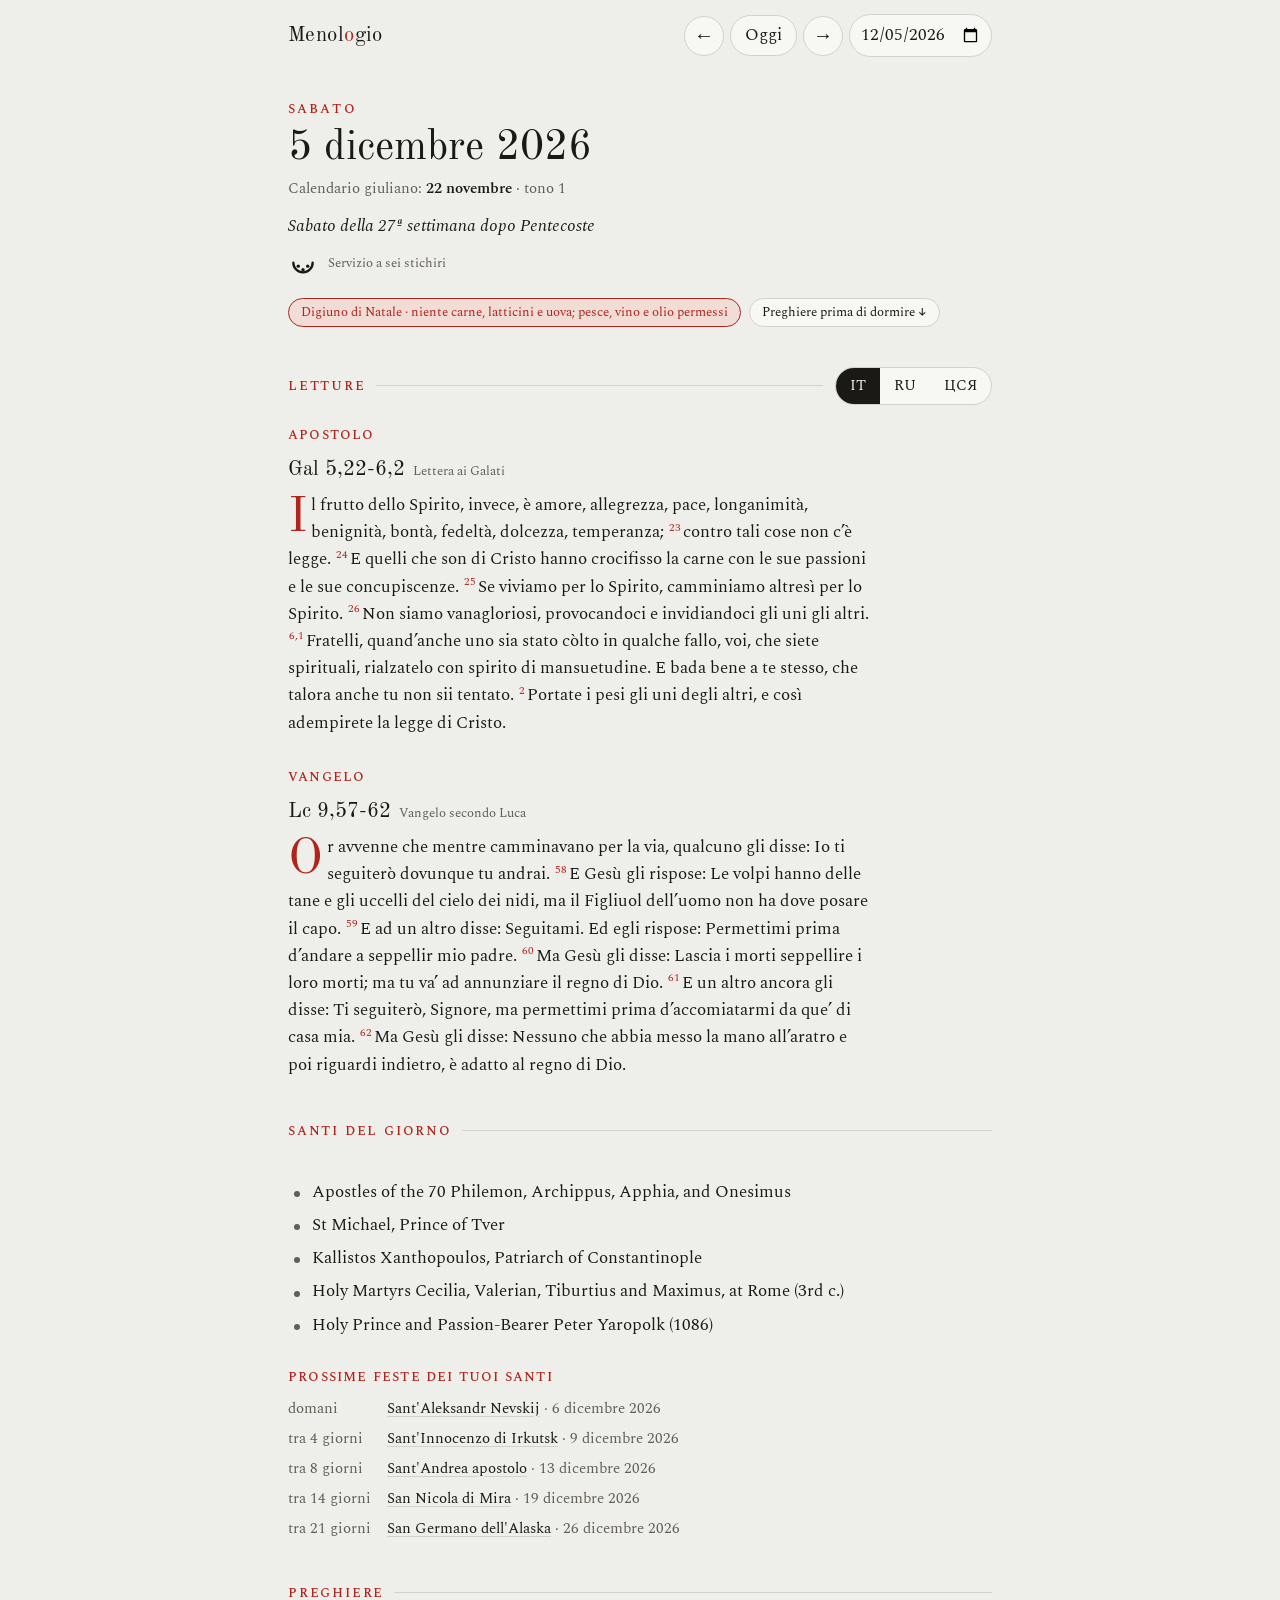
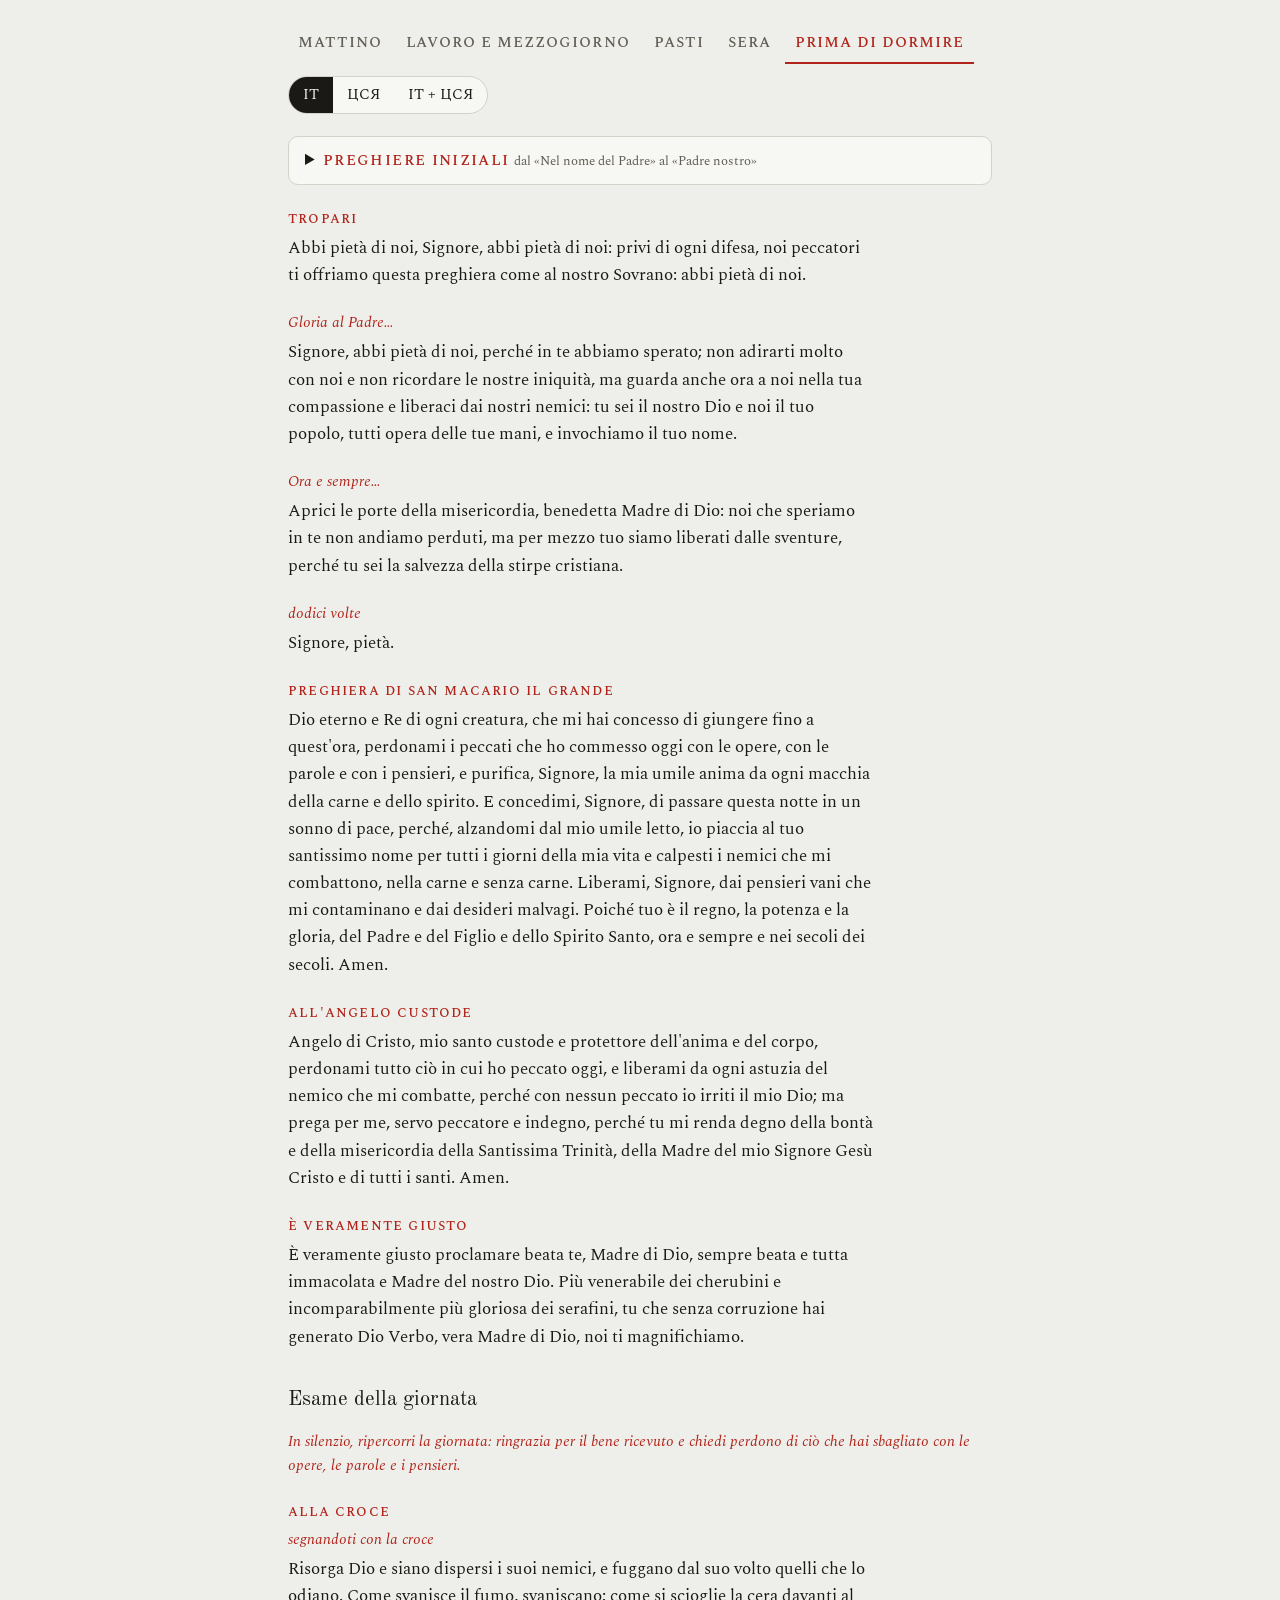
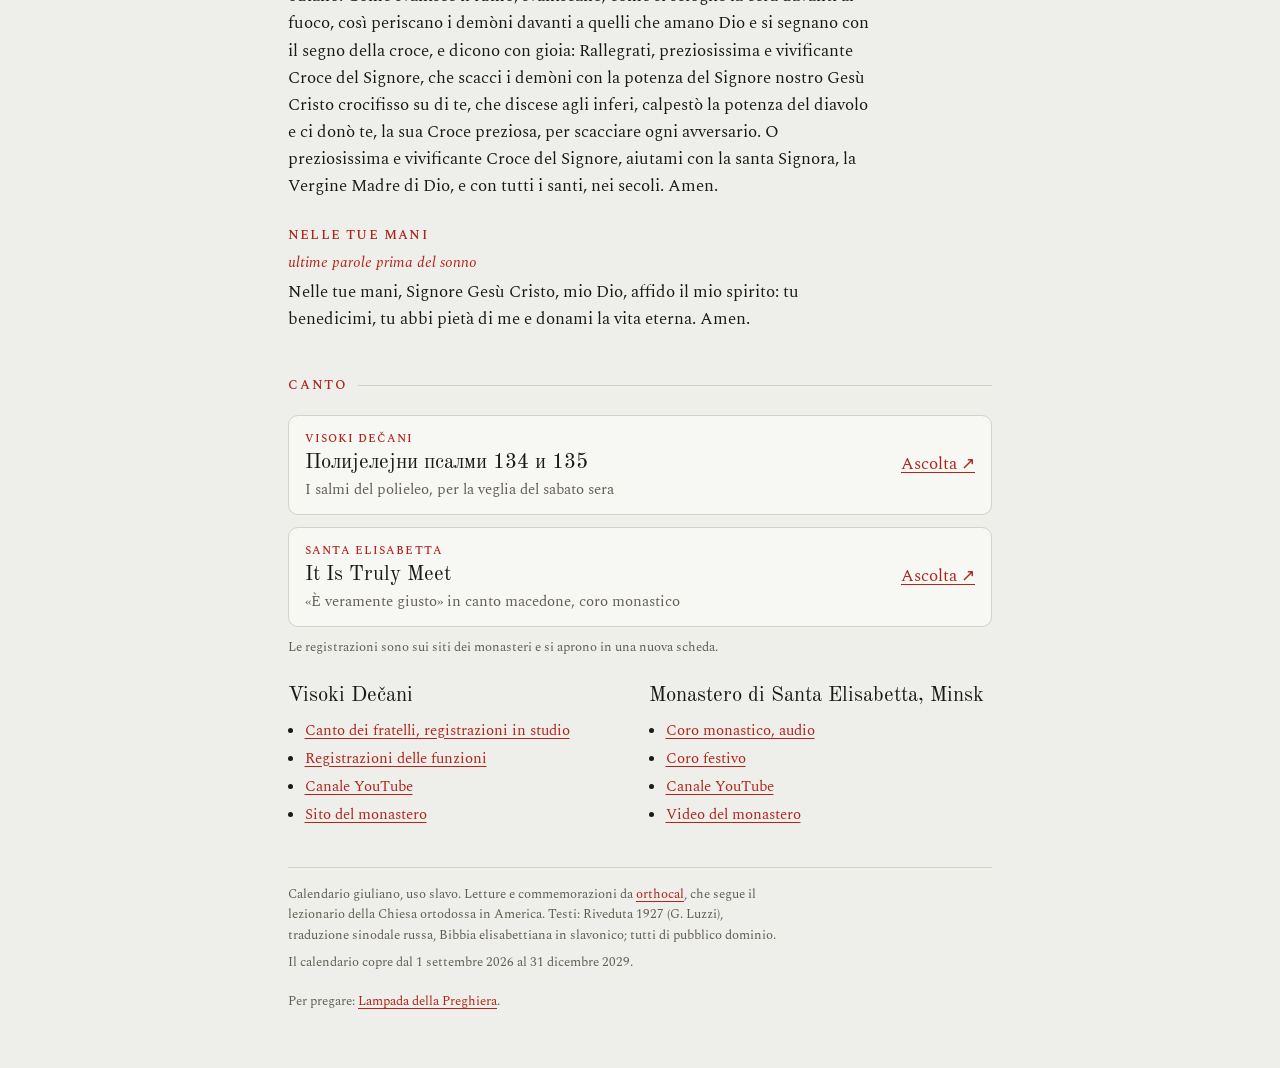
==== index.html @ 8685f403 "Menologio: app offline installabile Co-Authored-By: Claude Opus 5.5 <noreply@anthropic.com> Claude-S" ====
<!doctype html><html lang="it"><head><meta charset="utf-8"><meta name="viewport" content="width=device-width,initial-scale=1,viewport-fit=cover"><title>Menologio</title><meta name="description" content="Calendario ortodosso giuliano: letture del giorno, santi, preghiere e canto."><link rel="manifest" href="manifest.webmanifest"><meta name="theme-color" content="#eeefea" media="(prefers-color-scheme: light)"><meta name="theme-color" content="#131311" media="(prefers-color-scheme: dark)"><link rel="icon" type="image/png" href="icons/favicon-64.png"><link rel="apple-touch-icon" href="icons/apple-touch-icon.png"><meta name="mobile-web-app-capable" content="yes"><meta name="apple-mobile-web-app-capable" content="yes"><meta name="apple-mobile-web-app-title" content="Menologio"><meta name="apple-mobile-web-app-status-bar-style" content="default"><link rel="stylesheet" href="fonts.css"><style>:root{padding-top:env(safe-area-inset-top,0px);padding-bottom:env(safe-area-inset-bottom,0px)}body{margin:0}img{max-width:100%}[hidden]{display:none!important}</style><style>
/* Layout: one column like a page of the Menaion — date masthead, rubricated readings, the day's saints, chant; tools fold away at the foot */
:root{
  --paper:#eeefea; --leaf:#f7f7f3; --ink:#1a1916; --muted:#625e55; --rule:#d3d2c9;
  --rubric:#b1241b; --rubric-wash:#f2dcd6;
  --f-display:"Old Standard TT", "Times New Roman", Georgia, serif;
  --f-body:"Spectral", Georgia, "Times New Roman", serif;
  --f-sc:"Spectral SC", "Spectral", Georgia, serif;
  --s-xs:.8125rem; --s-sm:.9375rem; --s-md:1.0625rem; --s-lg:1.3rem; --s-xl:1.75rem; --s-xxl:2.6rem;
  color-scheme:light;
}
@media (prefers-color-scheme: dark){:root:not([data-theme="light"]){
  --paper:#131311; --leaf:#1b1b18; --ink:#ebe7dc; --muted:#a29c8e; --rule:#302f2a;
  --rubric:#e4644f; --rubric-wash:#3a1f1a; color-scheme:dark}}
:root[data-theme="dark"]{
  --paper:#131311; --leaf:#1b1b18; --ink:#ebe7dc; --muted:#a29c8e; --rule:#302f2a;
  --rubric:#e4644f; --rubric-wash:#3a1f1a; color-scheme:dark}

*{box-sizing:border-box}
html{-webkit-text-size-adjust:100%}
body{background:var(--paper);color:var(--ink);font-family:var(--f-body);font-size:var(--s-md);line-height:1.6;
  padding-left:max(16px,env(safe-area-inset-left,0px));padding-right:max(16px,env(safe-area-inset-right,0px));padding-block:14px 56px}
.page{max-width:44rem;margin:0 auto;display:flex;flex-direction:column;gap:40px}
a{color:var(--rubric);text-underline-offset:3px}
button,input,select,textarea{font:inherit;color:inherit}
:focus-visible{outline:2px solid var(--rubric);outline-offset:2px}
.sc{font-family:var(--f-sc);font-weight:500;letter-spacing:.06em;text-transform:lowercase}
.rub{color:var(--rubric)}
.muted{color:var(--muted)}
h2{font-family:var(--f-sc);font-weight:500;font-size:var(--s-sm);letter-spacing:.12em;text-transform:lowercase;color:var(--rubric);margin:0;display:flex;align-items:center;gap:10px}
h2::after{content:"";flex:1;height:1px;background:var(--rule)}

/* top bar */
.bar{display:flex;align-items:center;justify-content:space-between;gap:12px;flex-wrap:wrap}
.brand{font-family:var(--f-display);font-size:var(--s-lg);letter-spacing:.02em}
.brand span{color:var(--rubric)}
.nav{display:flex;align-items:center;gap:6px;flex-wrap:wrap}
.nav button,.nav input{background:var(--leaf);border:1px solid var(--rule);border-radius:999px;min-height:40px;padding:6px 14px;cursor:pointer}
.nav input{padding:6px 10px;cursor:text}
.nav button:hover{border-color:var(--muted)}
.nav .arrow{width:40px;padding:0;font-family:var(--f-body);font-size:1.25rem;line-height:1}

/* masthead */
.mast{display:flex;flex-direction:column;gap:6px}
.wd{font-family:var(--f-sc);letter-spacing:.14em;text-transform:lowercase;color:var(--rubric);font-size:var(--s-sm)}
.date{font-family:var(--f-display);font-weight:400;font-size:var(--s-xxl);line-height:1.05;margin:0;text-wrap:balance}
.jul{color:var(--muted);font-size:var(--s-sm)}
.jul b{font-weight:600;color:var(--ink)}
.week{font-style:italic;margin-top:6px}
.feast{display:flex;gap:10px;align-items:flex-start;font-family:var(--f-display);font-size:var(--s-xl);line-height:1.2;color:var(--rubric);margin-top:4px;text-wrap:balance}
.feast.plain{color:var(--ink);font-size:var(--s-lg)}
.sign{flex:none;width:30px;height:30px;margin-top:2px}
.rank{font-size:var(--s-xs);color:var(--muted);font-family:var(--f-body);display:block;margin-top:2px}
.chips{display:flex;gap:8px;flex-wrap:wrap;margin-top:10px}
.chip{border:1px solid var(--rule);border-radius:999px;padding:3px 12px;font-size:var(--s-xs);background:var(--leaf)}
.chip.fast{border-color:var(--rubric);color:var(--rubric);background:var(--rubric-wash)}

/* readings */
.lang{display:inline-flex;border:1px solid var(--rule);border-radius:999px;overflow:hidden;background:var(--leaf)}
.lang button{border:0;background:transparent;padding:6px 14px;min-height:36px;cursor:pointer;font-size:var(--s-sm)}
.lang button[aria-pressed="true"]{background:var(--ink);color:var(--paper)}
.readhead{display:flex;justify-content:space-between;align-items:center;gap:12px;flex-wrap:wrap}
.reading{display:flex;flex-direction:column;gap:6px}
.reading + .reading{margin-top:28px}
.rlabel{font-family:var(--f-sc);letter-spacing:.08em;text-transform:lowercase;color:var(--rubric);font-size:var(--s-sm)}
.rref{font-family:var(--f-display);font-size:var(--s-lg)}
.rref small{font-family:var(--f-body);font-size:var(--s-xs);color:var(--muted);margin-left:8px}
.text{max-width:65ch;margin:0;hyphens:auto}
.text sup{font-family:var(--f-body);font-size:.62em;color:var(--rubric);margin:0 .2em 0 .1em;font-variant-numeric:tabular-nums}
.text.first::first-letter{font-family:var(--f-display);color:var(--rubric);font-size:2.9em;float:left;line-height:.9;margin:.08em .08em 0 0}
.text[lang="ru"],.text[lang="cu"]{font-family:var(--f-display);font-size:1.08em;line-height:1.55}
.note{font-size:var(--s-xs);color:var(--muted);margin:0}
details.more{border-top:1px solid var(--rule);padding-top:12px;margin-top:8px}
details.more>summary{cursor:pointer;color:var(--muted);font-size:var(--s-sm)}
details.more[open]>summary{margin-bottom:16px}
details.one{padding:6px 0}
details.one>summary{cursor:pointer;list-style:none;display:flex;gap:10px;align-items:baseline;flex-wrap:wrap}
details.one>summary::-webkit-details-marker{display:none}
details.one>summary::before{content:"+";color:var(--rubric);font-family:var(--f-display);width:.8em}
details.one[open]>summary::before{content:"−"}
details.one .text{margin:8px 0 6px 1.4em}

/* saints */
.foryou{display:flex;flex-direction:column;gap:14px}
.pick{display:grid;grid-template-columns:28px 1fr;gap:4px 10px;align-items:start}
.pick .sign{width:22px;height:22px;margin-top:4px}
.pick b{font-family:var(--f-display);font-weight:400;font-size:var(--s-lg);line-height:1.25}
.pick p{grid-column:2;margin:0;max-width:62ch}
.hint{border-left:2px solid var(--rubric);padding:2px 0 2px 14px;font-style:italic;max-width:62ch;margin:0}
.ask{display:flex;gap:12px;align-items:center;flex-wrap:wrap}
.btn{border:1px solid var(--rubric);background:transparent;color:var(--rubric);border-radius:999px;padding:8px 18px;min-height:42px;cursor:pointer}
.btn:hover{background:var(--rubric-wash)}
.btn.solid{background:var(--rubric);color:var(--leaf)}
.thinking{color:var(--muted);font-style:italic}
.thinking::after{content:"";display:inline-block;width:1.2em;text-align:left;animation:dots 1.4s steps(4) infinite}
@keyframes dots{0%{content:""}25%{content:"."}50%{content:".."}75%{content:"..."}}
ul.saints{list-style:none;padding:0;margin:0;display:flex;flex-direction:column;gap:6px}
ul.saints li{padding-left:1.4em;position:relative}
ul.saints li::before{content:"";position:absolute;left:.35em;top:.72em;width:.36em;height:.36em;border-radius:50%;background:var(--muted)}
ul.saints .orig{display:block;font-size:var(--s-xs);color:var(--muted)}
.next{display:grid;grid-template-columns:auto 1fr;gap:6px 16px;font-size:var(--s-sm);align-items:baseline}
.next .when{font-variant-numeric:tabular-nums;color:var(--muted);white-space:nowrap}
.next button{all:unset;cursor:pointer;color:var(--ink);text-decoration:underline;text-decoration-color:var(--rule);text-underline-offset:3px}
.next button:focus-visible{outline:2px solid var(--rubric)}

/* chant */
.tracks{display:flex;flex-direction:column;gap:12px}
.track{display:grid;grid-template-columns:1fr auto;gap:2px 16px;align-items:center;padding:12px 16px;background:var(--leaf);border:1px solid var(--rule);border-radius:10px}
.track .house{font-family:var(--f-sc);letter-spacing:.08em;text-transform:lowercase;color:var(--rubric);font-size:var(--s-xs);grid-column:1}
.track .t{font-family:var(--f-display);font-size:var(--s-lg);line-height:1.2;grid-column:1;min-width:0}
.track .d{font-size:var(--s-sm);color:var(--muted);grid-column:1;min-width:0}
.track a{grid-column:2;grid-row:1 / span 3;white-space:nowrap}
.archives{display:grid;grid-template-columns:repeat(auto-fit,minmax(15rem,1fr));gap:18px}
.archives h3{font-family:var(--f-display);font-weight:400;font-size:var(--s-lg);margin:0 0 6px}
.archives ul{margin:0;padding-left:1.1em;display:flex;flex-direction:column;gap:4px;font-size:var(--s-sm)}

/* tools */
textarea{width:100%;min-height:9rem;border:1px solid var(--rule);border-radius:10px;background:var(--leaf);padding:12px;line-height:1.5;resize:vertical}
.row{display:flex;gap:10px;flex-wrap:wrap;align-items:center;margin-top:10px}
footer{font-size:var(--s-xs);color:var(--muted);display:flex;flex-direction:column;gap:6px;border-top:1px solid var(--rule);padding-top:16px}
footer p{margin:0;max-width:70ch}
.loading{color:var(--muted);font-style:italic}

/* prayers */
.chip.jump{cursor:pointer;color:var(--ink)}
.chip.jump:hover{border-color:var(--muted)}
.ptools{display:flex;justify-content:space-between;align-items:center;gap:12px;flex-wrap:wrap;margin-top:18px}
.tabs{display:flex;gap:4px;flex-wrap:wrap}
.tabs button{border:0;background:transparent;padding:6px 10px;min-height:38px;cursor:pointer;font-family:var(--f-sc);letter-spacing:.06em;text-transform:lowercase;color:var(--muted);border-bottom:2px solid transparent}
.tabs button[aria-selected="true"]{color:var(--rubric);border-bottom-color:var(--rubric)}
.season{font-size:var(--s-sm);font-style:italic;margin:16px 0 0;max-width:65ch}
.prayers{display:flex;flex-direction:column;gap:22px;margin-top:22px}
.pr{display:flex;flex-direction:column;gap:4px}
.pr .ptitle{font-family:var(--f-sc);letter-spacing:.08em;text-transform:lowercase;color:var(--rubric);font-size:var(--s-sm)}
.pr .rub{font-style:italic;font-size:var(--s-sm)}
.pr .pt{margin:0;max-width:65ch}
.pr .pt[lang="cu"],.pr .pt[lang="ru"]{font-family:var(--f-display);font-size:1.08em;line-height:1.55}
.pv{display:grid;grid-template-columns:1fr;gap:6px 28px}
@media (min-width:720px){.pv.two{grid-template-columns:1fr 1fr}}
.pgroup{font-family:var(--f-display);font-size:var(--s-lg);margin:10px 0 -8px}
details.begin{border:1px solid var(--rule);border-radius:10px;padding:10px 16px;background:var(--leaf)}
details.begin>summary{cursor:pointer}
details.begin[open]>summary{margin-bottom:16px}
details.begin .prayers{margin-top:0}
.amen{font-size:var(--s-xs);color:var(--muted)}
@media (max-width:480px){
  .date{font-size:2.1rem}
  .feast{font-size:1.45rem}
  .track{grid-template-columns:1fr}
  .track a{grid-column:1;grid-row:auto;margin-top:6px}
}
@media (prefers-reduced-motion:reduce){.thinking::after{animation:none;content:"…"}}
</style><style>
#lamp-dlg{position:fixed;inset:0;width:100%;height:100%;max-width:none;max-height:none;margin:0;padding:0;border:0;background:var(--paper);color:var(--ink)}
#lamp-dlg[open]{display:flex;flex-direction:column}
#lamp-dlg::backdrop{background:rgba(0,0,0,.4)}
#lamp-dlg .dlg-bar{display:flex;align-items:center;gap:12px;padding:calc(env(safe-area-inset-top,0px) + 8px) max(16px,env(safe-area-inset-right,0px)) 8px max(16px,env(safe-area-inset-left,0px));border-bottom:1px solid var(--rule)}
#lamp-dlg iframe{flex:1;border:0;width:100%;background:var(--paper)}
</style></head><body>

<div class="page">
  <div class="bar">
    <div class="brand">Menol<span>o</span>gio</div>
    <div class="nav" role="group" aria-label="Scegli il giorno">
      <button class="arrow" id="prev" aria-label="Giorno precedente">←</button>
      <button id="today">Oggi</button>
      <button class="arrow" id="next" aria-label="Giorno successivo">→</button>
      <input type="date" id="pick" aria-label="Vai a una data">
    </div>
  </div>

  <header class="mast" id="mast">
    <div class="wd" id="wd">&nbsp;</div>
    <h1 class="date" id="date">Calendario ortodosso</h1>
    <div class="jul" id="jul"><span class="loading">Apro il calendario</span></div>
    <div class="week" id="week"></div>
    <div id="feasts"></div>
    <div class="chips" id="chips"></div>
  </header>

  <section aria-labelledby="h-read">
    <div class="readhead">
      <h2 id="h-read" style="flex:1">letture</h2>
      <div class="lang" role="group" aria-label="Lingua del testo">
        <button data-lang="it" aria-pressed="true" title="Italiano, Riveduta 1927">IT</button>
        <button data-lang="ru" aria-pressed="false" title="Русский, Синодальный перевод">RU</button>
        <button data-lang="cu" aria-pressed="false" title="Церковнославянский, Елизаветинская Библия">ЦСЯ</button>
      </div>
    </div>
    <div id="readings" style="margin-top:18px"><p class="loading">Carico le letture</p></div>
  </section>

  <section aria-labelledby="h-saints">
    <h2 id="h-saints">santi del giorno</h2>
    <div class="foryou" id="foryou" style="margin-top:18px"></div>
    <div id="patron" style="margin-top:18px"></div>
    <ul class="saints" id="saints" style="margin-top:18px"></ul>
    <div style="margin-top:26px">
      <div class="rlabel" style="margin-bottom:8px">prossime feste dei tuoi santi</div>
      <div class="next" id="upcoming"></div>
    </div>
  </section>

  <section aria-labelledby="h-prayers" id="prayers-sec">
    <h2 id="h-prayers">preghiere</h2>
    <div class="ptools">
      <div class="tabs" role="tablist" aria-label="Momento del giorno">
        <button role="tab" data-slot="mattino" aria-selected="false">mattino</button>
        <button role="tab" data-slot="giorno" aria-selected="false">lavoro e mezzogiorno</button>
        <button role="tab" data-slot="pasti" aria-selected="false">pasti</button>
        <button role="tab" data-slot="sera" aria-selected="false">sera</button>
        <button role="tab" data-slot="notte" aria-selected="false">prima di dormire</button>
      </div>
      <div class="lang" role="group" aria-label="Lingua delle preghiere">
        <button data-plang="it" aria-pressed="true" title="Italiano">IT</button>
        <button data-plang="cu" aria-pressed="false" title="Церковнославянский">ЦСЯ</button>
        <button data-plang="both" aria-pressed="false" title="Italiano e slavonico affiancati">IT + ЦСЯ</button>
      </div>
    </div>
    <p class="season rub" id="season" hidden></p>
    <div id="prayers" role="tabpanel"></div>
  </section>

  <section aria-labelledby="h-chant">
    <h2 id="h-chant">canto</h2>
    <div class="tracks" id="tracks" style="margin-top:18px"></div>
    <p class="note" style="margin-top:10px">Le registrazioni sono sui siti dei monasteri e si aprono in una nuova scheda.</p>
    <div class="archives" style="margin-top:22px">
      <div>
        <h3>Visoki Dečani</h3>
        <ul>
          <li><a href="https://www.decani.org/en/library/audio-archive/chanting-of-brethren" target="_blank" rel="noopener">Canto dei fratelli, registrazioni in studio</a></li>
          <li><a href="https://www.decani.org/en/library/audio-archive/recording-of-church-services" target="_blank" rel="noopener">Registrazioni delle funzioni</a></li>
          <li><a href="https://www.youtube.com/channel/UCihifZr5enkEMgQPVGhILvw" target="_blank" rel="noopener">Canale YouTube</a></li>
          <li><a href="https://www.decani.org/en/" target="_blank" rel="noopener">Sito del monastero</a></li>
        </ul>
      </div>
      <div>
        <h3>Monastero di Santa Elisabetta, Minsk</h3>
        <ul>
          <li><a href="https://obitel-minsk.org/choirs/the-monastic-choir/audio" target="_blank" rel="noopener">Coro monastico, audio</a></li>
          <li><a href="https://obitel-minsk.org/the-festive-choir" target="_blank" rel="noopener">Coro festivo</a></li>
          <li><a href="https://www.youtube.com/channel/UC5PuZogASDicF0C0cmavfpw" target="_blank" rel="noopener">Canale YouTube</a></li>
          <li><a href="https://obitel-minsk.org/video" target="_blank" rel="noopener">Video del monastero</a></li>
        </ul>
      </div>
    </div>
  </section>

  <footer>
    <p>Calendario giuliano, uso slavo. Letture e commemorazioni da <a href="https://github.com/brianglass/orthocal-python" target="_blank" rel="noopener">orthocal</a>, che segue il lezionario della Chiesa ortodossa in America. Testi: Riveduta 1927 (G. Luzzi), traduzione sinodale russa, Bibbia elisabettiana in slavonico; tutti di pubblico dominio.</p>
    <p id="range-note"></p>
    <p id="app-note"></p>
    <p id="ios-hint" hidden>Su iPhone e iPad: apri questa pagina in Safari, tocca Condividi e poi «Aggiungi alla schermata Home».</p>
    <p><button class="btn" id="install-btn" hidden>Installa l'app</button></p>
    <p>Per pregare: <a href="#lampada" target="_blank" rel="noopener">Lampada della Preghiera</a>.</p>
  </footer>
</div>

<dialog id="lamp-dlg" aria-label="Lampada della Preghiera"><div class="dlg-bar"><button class="btn" id="lamp-close">‹ Menologio</button><span class="sc muted">lampada della preghiera</span></div><iframe id="lamp-frame" title="Lampada della Preghiera"></iframe></dialog>
<script>
(function(){
"use strict";
const $ = id => document.getElementById(id);
const MONTHS = ["gennaio","febbraio","marzo","aprile","maggio","giugno","luglio","agosto","settembre","ottobre","novembre","dicembre"];
const WD = ["domenica","lunedì","martedì","mercoledì","giovedì","venerdì","sabato"];
const RANK = {1:"Liturgia dei Presantificati",2:"Servizio a sei stichiri",3:"Servizio con grande dossologia",4:"Polieleo",5:"Veglia",6:"Grande festa",7:"Grande festa della Madre di Dio",8:"Grande festa del Signore"};

/* Patrons chosen for Sage: Julian dates (d), Paschal distance (pd) or civil date (g). */
const PATRONS = [
 {n:"San Nicola di Mira", d:["12-06","05-09"], w:"Le sue reliquie sono a Bari, a quaranta chilometri da Trani; il 9 maggio giuliano si ricorda la loro traslazione. Patrono dei viaggiatori."},
 {n:"San Nicola il Pellegrino", g:["06-02"], w:"Patrono di Trani. Giovane greco di Steiri, ripeteva senza sosta «Kyrie eleison». Non è nel calendario ortodosso ufficiale, ma nel 2024 il metropolita ortodosso d'Italia ha celebrato la Liturgia sulle sue reliquie."},
 {n:"San Trifone di Pečenga", d:["12-15"], w:"Apostolo dei Sami della penisola di Kola, dove comincia la tua spedizione; fondò il monastero di Pečenga."},
 {n:"San Zosima delle Solovki", d:["04-17"], w:"Cofondatore del monastero delle isole Solovki, nel Mar Bianco: una tappa del tuo primo tratto."},
 {n:"San Savvatij delle Solovki", d:["09-27"], w:"Il primo eremita a stabilirsi sulle Solovki, nel Mar Bianco."},
 {n:"Santi Sergio e Germano di Valaam", d:["06-28"], w:"Fondatori di Valaam sul lago Ladoga. Il canto di Valaam è quello che il coro di Santa Elisabetta usa nei giorni feriali."},
 {n:"Santo Stefano di Perm", d:["04-26"], w:"Missionario tra i Komi: imparò la loro lingua e creò per loro un alfabeto."},
 {n:"Santi Cirillo e Metodio", d:["05-11"], w:"Hanno dato agli Slavi la scrittura; l'alfabeto con cui stai imparando il russo porta il nome di Cirillo."},
 {n:"Sant'Innocenzo di Mosca", d:["03-31","10-06"], w:"Missionario e linguista: visse tra gli Aleuti, ne studiò lingua e costumi e attraversò la Siberia. Un etnografo santo."},
 {n:"San Nicola del Giappone", d:["02-03"], w:"Attraversò la Siberia per arrivare in Giappone, dove tradusse la Scrittura e la liturgia."},
 {n:"San Germano dell'Alaska", d:["12-13"], w:"Monaco di Valaam che visse da eremita su un'isola dell'Alaska."},
 {n:"Sant'Innocenzo di Irkutsk", d:["11-26"], w:"Primo vescovo di Irkutsk, nella Siberia orientale che dovrai attraversare."},
 {n:"San Sergio di Radonež", d:["09-25","07-05"], w:"Eremita nei boschi, divideva il pane con un orso. Il lavoro delle mani come preghiera."},
 {n:"San Serafino di Sarov", d:["01-02","07-19"], w:"Visse anni da solo nella foresta. Insegnava: acquista lo spirito di pace."},
 {n:"San Paisij Veličkovskij", d:["11-15"], w:"Tradusse in slavonico la Filocalia e diffuse la preghiera di Gesù."},
 {n:"San Gregorio Palamas", d:["11-14"], pd:[-35], w:"Difese l'esicasmo, la via della preghiera di Gesù."},
 {n:"Santa Maria Egiziaca", d:["04-01"], pd:[-14], w:"Da una vita dominata dalle passioni a quarantasette anni nel deserto: la purezza si conquista."},
 {n:"San Mosè l'Etiope", d:["08-28"], w:"Brigante forte e violento divenuto monaco a Scete: sa che cosa significa combattere le passioni."},
 {n:"Sant'Antonio il Grande", d:["01-17"], w:"Padre dei monaci: nel deserto imparò a riconoscere e respingere i pensieri."},
 {n:"San Giovanni Climaco", d:["03-30"], pd:[-21], w:"Autore della Scala del Paradiso; il gradino sulla purezza è scritto per chi lotta."},
 {n:"San Tichon di Zadonsk", d:["08-13"], w:"Dostoevskij si ispirò a lui per lo starec Zosima dei Karamazov."},
 {n:"Gli starcy di Optina", d:["10-11"], w:"Dostoevskij visitò Optina nel 1878 e incontrò lo starec Ambrogio, uno dei modelli di Zosima."},
 {n:"Beato Agostino di Ippona", d:["06-15"], w:"Stai leggendo le sue Confessioni; la Chiesa russa lo ricorda il 15 giugno giuliano."},
 {n:"Sant'Ignazio Brjančaninov", d:["04-30"], w:"Ufficiale del genio diventato monaco; scrisse sulla preghiera di Gesù con la precisione di un ingegnere."},
 {n:"San Teofane il Recluso", d:["01-10"], w:"Maestro della preghiera del cuore; tradusse la Filocalia in russo."},
 {n:"San Nilo di Sora", d:["05-07"], w:"Esicasta delle foreste del Nord russo: silenzio, lavoro manuale, preghiera."},
 {n:"San Giovanni di Kronštadt", d:["12-20","10-19"], w:"Prete dell'isola-fortezza nel Golfo di Finlandia, una vita data agli altri."},
 {n:"San Sava di Serbia", d:["01-14"], w:"Padre della Chiesa serba; a Dečani il suo giorno si celebra con la veglia."},
 {n:"Santo Stefano di Dečani", d:["11-11"], w:"Il re serbo che fondò il monastero di Visoki Dečani: oggi è la festa del monastero."},
 {n:"Santa Elisabetta, granduchessa e martire", d:["07-05"], w:"A lei è dedicato il monastero di Minsk di cui ascolti il coro."},
 {n:"Sant'Aleksandr Nevskij", d:["11-23","08-30"], w:"Principe guerriero del Nord: difese Novgorod e morì monaco."},
 {n:"Sant'Andrea apostolo", d:["11-30"], w:"Il Primo Chiamato, patrono della Russia; secondo la tradizione predicò tra gli Sciti."},
 {n:"Santo profeta Elia", d:["07-20"], w:"L'uomo del deserto e del fuoco, nutrito dai corvi; Dio gli parlò in una brezza leggera."},
 {n:"San Basilio di Ostrog", d:["04-29"], w:"Taumaturgo del monastero di Ostrog, nel Montenegro, tra i santi più amati dai Serbi."},
 {n:"San Giovanni Cassiano", d:["02-28","02-29"], w:"Portò in Occidente l'insegnamento dei padri del deserto sugli otto pensieri."}
];

const DEC = {chant:"https://www.decani.org/en/library/audio-archive/chanting-of-brethren", svc:"https://www.decani.org/en/library/audio-archive/recording-of-church-services"};
const ELI = {mon:"https://obitel-minsk.org/choirs/the-monastic-choir/audio", fest:"https://obitel-minsk.org/the-festive-choir"};
const T = {
 dushe:{h:"Visoki Dečani",t:"Душе моја",d:"Benedici, anima mia, il Signore: il salmo dei vespri",u:DEC.chant},
 ispr:{h:"Visoki Dečani",t:"Да исправитсја молитва моја",d:"Salga la mia preghiera come incenso: il canto della Quaresima",u:DEC.chant},
 poly:{h:"Visoki Dečani",t:"Полијелејни псалми 134 и 135",d:"I salmi del polieleo, per la veglia del sabato sera",u:DEC.chant},
 stasis:{h:"Visoki Dečani",t:"Статије Велике Суботе",d:"Le tre stasi del mattutino del Sabato Santo",u:DEC.chant},
 xmas:{h:"Visoki Dečani",t:"Тропар и кондак Божића",d:"Tropario e kontakion di Natale",u:DEC.chant},
 pascha:{h:"Visoki Dečani",t:"Ангел вопијаше · Приђите узмите светлост",d:"Canti della notte di Pasqua, registrati nel 2013",u:DEC.svc},
 cherub:{h:"Visoki Dečani",t:"Херувимска песма",d:"L'inno cherubico della Liturgia",u:DEC.svc},
 sava:{h:"Visoki Dečani",t:"Бденије за Светог Саву",d:"La veglia di san Sava, 2020",u:DEC.svc},
 king:{h:"Visoki Dečani",t:"Све војске ангелске",d:"Dal canone al santo re Stefan, fondatore del monastero",u:DEC.svc},
 dox:{h:"Santa Elisabetta",t:"Great Doxology",d:"Grande dossologia in canto bizantino, coro monastico",u:ELI.mon},
 tris:{h:"Santa Elisabetta",t:"Trisagion",d:"Il Trisagio, coro monastico",u:ELI.mon},
 child:{h:"Santa Elisabetta",t:"When Jesus Christ Was Yet a Child",d:"Canto di Natale, coro monastico",u:ELI.mon},
 irmos6:{h:"Santa Elisabetta",t:"Irmoses of Tone 6",d:"Irmi del sesto tono, il tono di questa settimana",u:ELI.mon},
 nunc:{h:"Santa Elisabetta",t:"Lord, Now Lettest Thou…",d:"Il cantico di Simeone, coro monastico",u:ELI.mon},
 blessed:{h:"Santa Elisabetta",t:"The Blessed",d:"Le Beatitudini della Liturgia domenicale, coro monastico",u:ELI.mon},
 meet:{h:"Santa Elisabetta",t:"It Is Truly Meet",d:"«È veramente giusto» in canto macedone, coro monastico",u:ELI.mon},
 fest:{h:"Santa Elisabetta",t:"Il coro festivo",d:"Canto znamennyj e bizantino armonizzato da madre Iuliania",u:ELI.fest}
};

const DEFAULT_PROFILE = "";

const store = {
  get(k){ try{ return localStorage.getItem(k); }catch(e){ return null; } },
  set(k,v){ try{ localStorage.setItem(k,v); }catch(e){} }
};

let CAL = null, cur = null;
const TEXTS = {}, LOADING = {};
let lang = store.get("men:lang") || "it";
let sample = null, sampleState = "unavailable";

function esc(s){ return String(s).replace(/[&<>"']/g, c => ({"&":"&amp;","<":"&lt;",">":"&gt;","\"":"&quot;","'":"&#39;"})[c]); }
function pad(n){ return String(n).padStart(2,"0"); }
function keyOf(dt){ return dt.getUTCFullYear()+"-"+pad(dt.getUTCMonth()+1)+"-"+pad(dt.getUTCDate()); }
function parseKey(k){ const [y,m,d] = k.split("-").map(Number); return new Date(Date.UTC(y,m-1,d)); }
function addDays(k,n){ const dt = parseKey(k); dt.setUTCDate(dt.getUTCDate()+n); return keyOf(dt); }
function localToday(){ const n = new Date(); return n.getFullYear()+"-"+pad(n.getMonth()+1)+"-"+pad(n.getDate()); }
function hash(s){ let h = 5381; for (let i=0;i<s.length;i++) h = ((h<<5)+h+s.charCodeAt(i))|0; return (h>>>0).toString(36); }

function sign(fl){
  if (fl < 2) return "";
  const red = fl >= 3, c = red ? "var(--rubric)" : "currentColor";
  let g = "";
  if (fl <= 3) {
    g = `<path d="M5 10a9 9 0 0 0 18 0" fill="none" stroke="${c}" stroke-width="2.2" stroke-linecap="round"/>
         <circle cx="9.6" cy="13.2" r="1.6" fill="${c}"/><circle cx="14" cy="16.6" r="1.6" fill="${c}"/><circle cx="18.4" cy="13.2" r="1.6" fill="${c}"/>`;
  } else {
    g = `<path d="M14 6.5v15M8.5 11.5h11" stroke="${c}" stroke-width="2.6" stroke-linecap="round"/>`;
    if (fl === 5) g += `<path d="M3.5 14a10.5 10.5 0 0 0 21 0" fill="none" stroke="${c}" stroke-width="2"/>`;
    if (fl >= 6) g += `<circle cx="14" cy="14" r="11" fill="none" stroke="${c}" stroke-width="2"/>`;
  }
  return `<svg class="sign" viewBox="0 0 28 28" aria-hidden="true">${g}</svg>`;
}
const CROSS = `<svg class="sign" viewBox="0 0 28 28" aria-hidden="true"><path d="M14 3.5v21M11 7.5h6M7.5 11.5h13M10 17l8 2.6" stroke="var(--rubric)" stroke-width="2.2" stroke-linecap="round" fill="none"/></svg>`;

function patronsOn(k, day){
  const g = k.slice(5);
  return PATRONS.filter(p => (p.d && p.d.includes(day.j)) || (p.pd && p.pd.includes(day.pd)) || (p.g && p.g.includes(g)));
}

function chantFor(day){
  const j = day.j, pd = day.pd, out = [];
  const xmas = (j >= "12-20" && j <= "12-31") || (j >= "01-01" && j <= "01-05");
  if (j === "11-11") out.push(T.king);
  else if (j === "01-14") out.push(T.sava);
  else if (pd === -1) out.push(T.stasis);
  else if (pd >= 0 && pd <= 39) out.push(T.pascha);
  else if (pd >= -48 && pd <= -2) out.push(T.ispr);
  else if (xmas) out.push(T.xmas);
  else if (day.wd === 6) out.push(T.poly);
  else if (day.wd === 0) out.push(T.cherub);
  else out.push(T.dushe);
  if (j === "07-05") out.push(T.fest);
  else if (xmas) out.push(T.child);
  else if (j === "02-02") out.push(T.nunc);
  else if (pd >= -48 && pd <= -2) out.push(T.tris);
  else if (day.wd === 0) out.push(T.blessed);
  else if (day.tn === 6) out.push(T.irmos6);
  else out.push((parseInt(j.slice(3),10) % 2) ? T.dox : T.meet);
  return out;
}

/* ---------- prayers: Slavic prayer book, Church Slavonic in civil script, Italian rendered from the Slavonic ---------- */
const PR = {
 nome:{it:"Nel nome del Padre e del Figlio e dello Spirito Santo. Amen.", cu:"Во имя Отца и Сына и Святаго Духа. Аминь."},
 publicano:{r:"con un inchino", it:"O Dio, abbi pietà di me peccatore.", cu:"Боже, милостив буди мне грешному."},
 padri:{it:"Per le preghiere dei nostri santi padri, Signore Gesù Cristo, Dio nostro, abbi pietà di noi. Amen.", cu:"Молитвами святых отец наших, Господи Иисусе Христе, Боже наш, помилуй нас. Аминь."},
 gloriaTe:{it:"Gloria a te, nostro Dio, gloria a te.", cu:"Слава Тебе, Боже наш, слава Тебе."},
 reCeleste:{t:"Re celeste", it:"Re celeste, Consolatore, Spirito di verità, che sei presente ovunque e tutto ricolmi, tesoro dei beni e datore di vita, vieni e dimora in noi, purificaci da ogni macchia e salva, o Buono, le anime nostre.", cu:"Царю Небесный, Утешителю, Душе истины, Иже везде сый и вся исполняяй, Сокровище благих и жизни Подателю, прииди и вселися в ны, и очисти ны от всякия скверны, и спаси, Блаже, души наша."},
 risorto:{t:"Cristo è risorto", r:"tre volte", it:"Cristo è risorto dai morti, con la morte ha calpestato la morte e a quelli nei sepolcri ha donato la vita.", cu:"Христос воскресе из мертвых, смертию смерть поправ, и сущим во гробех живот даровав."},
 trisagio:{t:"Trisagio", r:"tre volte, con il segno della croce e un inchino", it:"Santo Dio, Santo Forte, Santo Immortale, abbi pietà di noi.", cu:"Святый Боже, Святый Крепкий, Святый Безсмертный, помилуй нас."},
 gloria:{it:"Gloria al Padre e al Figlio e allo Spirito Santo, ora e sempre e nei secoli dei secoli. Amen.", cu:"Слава Отцу и Сыну и Святому Духу, и ныне и присно и во веки веков. Аминь."},
 trinita:{t:"Alla Santissima Trinità", it:"Santissima Trinità, abbi pietà di noi; Signore, purifica i nostri peccati; Sovrano, perdona le nostre iniquità; Santo, visita e guarisci le nostre infermità, per amore del tuo nome.", cu:"Пресвятая Троице, помилуй нас; Господи, очисти грехи наша; Владыко, прости беззакония наша; Святый, посети и исцели немощи наша, имене Твоего ради."},
 kyrie3:{r:"tre volte", it:"Signore, pietà.", cu:"Господи, помилуй."},
 kyrie12:{r:"dodici volte", it:"Signore, pietà.", cu:"Господи, помилуй."},
 padreNostro:{t:"Padre nostro", it:"Padre nostro, che sei nei cieli, sia santificato il tuo nome, venga il tuo regno, sia fatta la tua volontà, come in cielo così in terra. Dacci oggi il nostro pane quotidiano, e rimetti a noi i nostri debiti come noi li rimettiamo ai nostri debitori, e non ci indurre in tentazione, ma liberaci dal maligno.", cu:"Отче наш, Иже еси на небесех! Да святится имя Твое, да приидет Царствие Твое, да будет воля Твоя, яко на небеси и на земли. Хлеб наш насущный даждь нам днесь; и остави нам долги наша, якоже и мы оставляем должником нашим; и не введи нас во искушение, но избави нас от лукаваго."},

 trop1:{t:"Tropari della Trinità", it:"Alzàti dal sonno, ci prostriamo davanti a te, o Buono, e a te, o Potente, gridiamo il canto degli angeli: Santo, santo, santo sei tu, o Dio; per l'intercessione della Madre di Dio abbi pietà di noi.", cu:"Востав от сна, припадаем Ти, Блаже, и ангельскую песнь вопием Ти, Сильне: Свят, Свят, Свят еси, Боже, Богородицею помилуй нас."},
 trop2:{r:"Gloria al Padre…", it:"Dal letto e dal sonno mi hai fatto alzare, Signore: illumina la mia mente e il mio cuore e apri le mie labbra perché io canti te, Santa Trinità: Santo, santo, santo sei tu, o Dio; per l'intercessione della Madre di Dio abbi pietà di noi.", cu:"От одра и сна воздвигл мя еси, Господи, ум мой просвети и сердце, и устне мои отверзи, во еже пети Тя, Святая Троице: Свят, Свят, Свят еси, Боже, Богородицею помилуй нас."},
 trop3:{r:"Ora e sempre…", it:"All'improvviso verrà il Giudice e le azioni di ciascuno saranno messe a nudo; ma con timore gridiamo nel mezzo della notte: Santo, santo, santo sei tu, o Dio; per l'intercessione della Madre di Dio abbi pietà di noi.", cu:"Внезапно Судия приидет, и коегождо деяния обнажатся, но страхом зовем в полунощи: Свят, Свят, Свят еси, Боже, Богородицею помилуй нас."},
 macMattino:{t:"Preghiera di san Macario il Grande", it:"Alzatomi dal sonno, ti ringrazio, Santa Trinità, perché per la tua grande bontà e pazienza non ti sei adirata con me, pigro e peccatore, e non mi hai fatto perire con le mie iniquità, ma con il tuo consueto amore per gli uomini mi hai rialzato mentre giacevo senza speranza, perché io vegli all'alba e glorifichi la tua potenza. Ora illumina gli occhi della mia mente, apri la mia bocca perché impari le tue parole, comprenda i tuoi comandamenti, compia la tua volontà, ti canti confessandoti con il cuore e lodi il tuo santissimo nome, del Padre e del Figlio e dello Spirito Santo, ora e sempre e nei secoli dei secoli. Amen.", cu:"От сна востав, благодарю Тя, Святая Троице, яко многия ради Твоея благости и долготерпения не прогневался еси на мя, лениваго и грешнаго, ниже погубил мя еси со беззаконьми моими; но человеколюбствовал еси обычно и в нечаянии лежащаго воздвигл мя еси, во еже утреневати и славословити державу Твою. И ныне просвети мои очи мысленныя, отверзи моя уста поучатися словесем Твоим, и разумети заповеди Твоя, и творити волю Твою, и пети Тя во исповедании сердечнем, и воспевати всесвятое имя Твое, Отца и Сына и Святаго Духа, ныне и присно и во веки веков. Аминь."},
 venite:{r:"con tre inchini", it:"Venite, adoriamo il nostro Re e Dio. Venite, adoriamo e prostriamoci davanti a Cristo, nostro Re e Dio. Venite, adoriamo e prostriamoci davanti a Cristo stesso, Re e Dio nostro.", cu:"Приидите, поклонимся Цареви нашему Богу. Приидите, поклонимся и припадем Христу, Цареви нашему Богу. Приидите, поклонимся и припадем Самому Христу, Цареви и Богу нашему."},
 credo:{t:"Simbolo della fede", it:"Credo in un solo Dio, Padre onnipotente, creatore del cielo e della terra, di tutte le cose visibili e invisibili. E in un solo Signore, Gesù Cristo, Figlio di Dio, unigenito, nato dal Padre prima di tutti i secoli: luce da luce, Dio vero da Dio vero, generato, non creato, consustanziale al Padre, per mezzo del quale tutte le cose sono state fatte. Per noi uomini e per la nostra salvezza discese dai cieli, si incarnò dallo Spirito Santo e da Maria Vergine e si fece uomo. Fu crocifisso per noi sotto Ponzio Pilato, patì e fu sepolto. Il terzo giorno risuscitò secondo le Scritture, salì ai cieli e siede alla destra del Padre. E di nuovo verrà nella gloria a giudicare i vivi e i morti, e il suo regno non avrà fine. E nello Spirito Santo, Signore che dà la vita, che procede dal Padre, che con il Padre e il Figlio è adorato e glorificato e ha parlato per mezzo dei profeti. In una sola Chiesa santa, cattolica e apostolica. Professo un solo battesimo per la remissione dei peccati. Aspetto la risurrezione dei morti e la vita del secolo che verrà. Amen.", cu:"Верую во единаго Бога Отца, Вседержителя, Творца небу и земли, видимым же всем и невидимым. И во единаго Господа Иисуса Христа, Сына Божия, Единороднаго, Иже от Отца рожденнаго прежде всех век; Света от Света, Бога истинна от Бога истинна, рожденна, несотворенна, единосущна Отцу, Имже вся быша. Нас ради человек и нашего ради спасения сшедшаго с небес и воплотившагося от Духа Свята и Марии Девы, и вочеловечшася. Распятаго же за ны при Понтийстем Пилате, и страдавша, и погребенна. И воскресшаго в третий день по Писанием. И возшедшаго на небеса, и седяща одесную Отца. И паки грядущаго со славою судити живым и мертвым, Егоже Царствию не будет конца. И в Духа Святаго, Господа, Животворящаго, Иже от Отца исходящаго, Иже со Отцем и Сыном спокланяема и сславима, глаголавшаго пророки. Во едину Святую, Соборную и Апостольскую Церковь. Исповедую едино крещение во оставление грехов. Чаю воскресения мертвых, и жизни будущаго века. Аминь."},
 optina:{t:"Preghiera degli starcy di Optina", r:"per l'inizio della giornata", it:"Signore, dammi di accogliere con la pace dell'anima tutto ciò che mi porterà il giorno che comincia. Dammi di abbandonarmi interamente alla tua santa volontà. In ogni ora di questo giorno istruiscimi e sostienimi in tutto. Qualunque notizia io riceva durante il giorno, insegnami ad accoglierla con animo tranquillo e con la ferma convinzione che in tutto c'è la tua santa volontà. In tutte le mie parole e azioni guida i miei pensieri e i miei sentimenti. In ogni circostanza imprevista non lasciarmi dimenticare che tutto è mandato da te. Insegnami ad agire con rettitudine e saggezza con ognuno della mia famiglia, senza turbare e senza rattristare nessuno. Signore, dammi la forza di sopportare la fatica del giorno che viene e tutti gli avvenimenti che porterà. Guida la mia volontà e insegnami a pregare, a credere, a sperare, a sopportare, a perdonare e ad amare. Amen.", ru:"Господи, дай мне с душевным спокойствием встретить все, что принесет мне наступающий день. Дай мне всецело предаться воле Твоей святой. На всякий час сего дня во всем наставь и поддержи меня. Какие бы я ни получал известия в течение дня, научи меня принять их со спокойной душою и твердым убеждением, что на все святая воля Твоя. Во всех словах и делах моих руководи моими мыслями и чувствами. Во всех непредвиденных случаях не дай мне забыть, что все ниспослано Тобой. Научи меня прямо и разумно действовать с каждым членом семьи моей, никого не смущая и не огорчая. Господи, дай мне силу перенести утомление наступающего дня и все события в течение дня. Руководи моею волею и научи меня молиться, верить, надеяться, терпеть, прощать и любить. Аминь."},
 theotokos:{t:"Alla Madre di Dio", it:"Madre di Dio Vergine, rallegrati, Maria piena di grazia, il Signore è con te. Benedetta tu fra le donne e benedetto il frutto del tuo grembo, perché hai partorito il Salvatore delle anime nostre.", cu:"Богородице Дево, радуйся, Благодатная Марие, Господь с Тобою; благословена Ты в женах, и благословен плод чрева Твоего, яко Спаса родила еси душ наших."},
 degno:{t:"È veramente giusto", it:"È veramente giusto proclamare beata te, Madre di Dio, sempre beata e tutta immacolata e Madre del nostro Dio. Più venerabile dei cherubini e incomparabilmente più gloriosa dei serafini, tu che senza corruzione hai generato Dio Verbo, vera Madre di Dio, noi ti magnifichiamo.", cu:"Достойно есть яко воистину блажити Тя, Богородицу, Присноблаженную и Пренепорочную и Матерь Бога нашего. Честнейшую Херувим и славнейшую без сравнения Серафим, без истления Бога Слова рождшую, сущую Богородицу Тя величаем."},
 angeloPasqua:{t:"L'angelo gridava", r:"da Pasqua all'Ascensione, al posto di «È veramente giusto»", it:"L'angelo gridava alla Piena di grazia: Vergine pura, rallegrati! E di nuovo ti dico: rallegrati! Il tuo Figlio è risorto dal sepolcro il terzo giorno e ha risuscitato i morti; popoli, esultate! Risplendi, risplendi, nuova Gerusalemme, perché la gloria del Signore si è levata su di te. Danza ora ed esulta, Sion, e tu, Pura, Madre di Dio, rallegrati della risurrezione del tuo Figlio.", cu:"Ангел вопияше Благодатней: Чистая Дево, радуйся! И паки реку: радуйся! Твой Сын воскресе тридневен от гроба, и мертвыя воздвигнувый; людие, веселитеся! Светися, светися, новый Иерусалиме, слава бо Господня на тебе возсия. Ликуй ныне и веселися, Сионе. Ты же, Чистая, красуйся, Богородице, о востании Рождества Твоего."},
 efrem:{t:"Preghiera di sant'Efrem il Siro", r:"nei giorni feriali della Quaresima: una prostrazione dopo ciascuna delle tre parti, poi dodici inchini dicendo «O Dio, purificami peccatore», infine tutta la preghiera e una prostrazione", it:"Signore e Sovrano della mia vita, non darmi uno spirito di pigrizia, di scoraggiamento, di brama di potere e di vane parole. Concedi invece a me, tuo servo, uno spirito di castità, di umiltà, di pazienza e di amore. Sì, Signore e Re, concedimi di vedere i miei peccati e di non giudicare mio fratello, perché tu sei benedetto nei secoli dei secoli. Amen.", cu:"Господи и Владыко живота моего, дух праздности, уныния, любоначалия и празднословия не даждь ми. Дух же целомудрия, смиренномудрия, терпения и любве даруй ми, рабу Твоему. Ей, Господи Царю, даруй ми зрети моя прегрешения и не осуждати брата моего, яко благословен еси во веки веков. Аминь."},
 gesu:{t:"Preghiera di Gesù", it:"Signore Gesù Cristo, Figlio di Dio, abbi pietà di me peccatore.", cu:"Господи Иисусе Христе, Сыне Божий, помилуй мя грешнаго."},

 primaLavoro:{t:"Prima di ogni lavoro", it:"Signore Gesù Cristo, Figlio unigenito del Padre tuo senza principio, tu hai detto con la tua purissima bocca: «Senza di me non potete fare nulla». Signore mio, Signore, accolte con fede nell'anima e nel cuore le tue parole, mi prostro davanti alla tua bontà: aiuta me, peccatore, a portare a compimento in te quest'opera che comincio, nel nome del Padre e del Figlio e dello Spirito Santo, per le preghiere della Madre di Dio e di tutti i tuoi santi. Amen.", cu:"Господи Иисусе Христе, Сыне Единородный Безначальнаго Твоего Отца, Ты бо рекл еси пречистыми усты Твоими, яко без Мене не можете творити ничесоже. Господи мой, Господи, верою объем в души моей и сердце Тобою реченная, припадаю Твоей благости: помози ми, грешному, сие дело, мною начинаемое, о Тебе Самом совершити, во имя Отца и Сына и Святаго Духа, молитвами Богородицы и всех Твоих святых. Аминь."},
 sestaOra:{t:"Tropario dell'ora sesta", r:"a mezzogiorno, l'ora della crocifissione", it:"Tu che nel sesto giorno e nella sesta ora hai inchiodato alla croce il peccato che Adamo osò nel paradiso, straccia anche il documento dei nostri peccati, Cristo Dio, e salvaci.", cu:"Иже в шестый день же и час на кресте пригвождей в раи дерзновенный Адамов грех, и грехов наших рукописание раздери, Христе Боже, и спаси нас."},
 dopoLavoro:{t:"Alla fine del lavoro", it:"Tu sei il compimento di ogni bene, o mio Cristo: riempi di gioia e di letizia l'anima mia e salvami, tu che solo sei ricco di misericordia. Signore, gloria a te.", cu:"Исполнение всех благих Ты еси, Христе мой, исполни радости и веселия душу мою и спаси мя, яко един Многомилостив. Господи, слава Тебе."},

 occhi:{t:"Salmo 144", it:"Gli occhi di tutti sperano in te, Signore, e tu dai loro il cibo a suo tempo; tu apri la tua mano generosa e sazi di benevolenza ogni vivente.", cu:"Очи всех на Тя, Господи, уповают, и Ты даеши им пищу во благовремении, отверзаеши Ты щедрую руку Твою и исполняеши всякое животно благоволения."},
 benedici:{t:"Benedizione", r:"segnando il cibo con la croce", it:"Cristo Dio, benedici il cibo e la bevanda dei tuoi servi, perché tu sei santo, sempre, ora e sempre e nei secoli dei secoli. Amen.", cu:"Христе Боже, благослови ястие и питие рабом Твоим, яко свят еси, всегда, ныне и присно и во веки веков. Аминь."},
 grazie:{t:"Ringraziamento", it:"Ti ringraziamo, Cristo Dio nostro, perché ci hai saziati dei tuoi beni terreni; non privarci anche del tuo Regno celeste, ma come venisti in mezzo ai tuoi discepoli, Salvatore, donando loro la pace, vieni a noi e salvaci. Amen.", cu:"Благодарим Тя, Христе Боже наш, яко насытил еси нас земных Твоих благ; не лиши нас и Небеснаго Твоего Царствия, но яко посреде учеников Твоих пришел еси, Спасе, мир даяй им, прииди к нам и спаси нас. Аминь."},

 luce:{t:"Luce serena", r:"l'inno dei vespri, al tramonto", it:"Luce serena della santa gloria del Padre immortale, celeste, santo e beato, Gesù Cristo! Giunti al tramonto del sole, vedendo la luce della sera, cantiamo il Padre, il Figlio e lo Spirito Santo, Dio. Tu sei degno di essere cantato in ogni tempo da voci sante, Figlio di Dio che dai la vita: per questo il mondo ti glorifica.", cu:"Свете тихий святыя славы Безсмертнаго Отца Небеснаго, Святаго Блаженнаго, Иисусе Христе! Пришедше на запад солнца, видевше свет вечерний, поем Отца, Сына и Святаго Духа, Бога. Достоин еси во вся времена пет быти гласы преподобными, Сыне Божий, живот даяй, темже мир Тя славит."},
 concedi:{t:"Concedi, Signore", it:"Concedi, Signore, che in questa sera siamo custoditi senza peccato. Benedetto sei tu, Signore, Dio dei nostri padri, e lodato e glorificato è il tuo nome nei secoli. Amen. Sia su di noi, Signore, la tua misericordia, come abbiamo sperato in te. Benedetto sei tu, Signore: insegnami i tuoi decreti. Benedetto sei tu, Sovrano: fammi comprendere i tuoi decreti. Benedetto sei tu, Santo: illuminami con i tuoi decreti. Signore, la tua misericordia è per sempre: non disprezzare l'opera delle tue mani. A te si addice la lode, a te si addice il canto, a te si addice la gloria, Padre e Figlio e Spirito Santo, ora e sempre e nei secoli dei secoli. Amen.", cu:"Сподоби, Господи, в вечер сей без греха сохранитися нам. Благословен еси, Господи Боже отец наших, и хвально и прославлено имя Твое во веки. Аминь. Буди, Господи, милость Твоя на нас, якоже уповахом на Тя. Благословен еси, Господи, научи мя оправданием Твоим. Благословен еси, Владыко, вразуми мя оправданием Твоим. Благословен еси, Святый, просвети мя оправданьми Твоими. Господи, милость Твоя во век, дел руку Твоею не презри. Тебе подобает хвала, Тебе подобает пение, Тебе слава подобает, Отцу и Сыну и Святому Духу, ныне и присно и во веки веков. Аминь."},
 nunc:{t:"Cantico di Simeone", it:"Ora lascia, Sovrano, che il tuo servo vada in pace secondo la tua parola, perché i miei occhi hanno visto la tua salvezza, preparata da te davanti a tutti i popoli: luce per illuminare le genti e gloria del tuo popolo Israele.", cu:"Ныне отпущаеши раба Твоего, Владыко, по глаголу Твоему, с миром; яко видеста очи мои спасение Твое, еже еси уготовал пред лицем всех людей, свет во откровение языков, и славу людей Твоих Израиля."},

 tropNotte1:{t:"Tropari", it:"Abbi pietà di noi, Signore, abbi pietà di noi: privi di ogni difesa, noi peccatori ti offriamo questa preghiera come al nostro Sovrano: abbi pietà di noi.", cu:"Помилуй нас, Господи, помилуй нас; всякаго бо ответа недоумеюще, сию Ти молитву яко Владыце грешнии приносим: помилуй нас."},
 tropNotte2:{r:"Gloria al Padre…", it:"Signore, abbi pietà di noi, perché in te abbiamo sperato; non adirarti molto con noi e non ricordare le nostre iniquità, ma guarda anche ora a noi nella tua compassione e liberaci dai nostri nemici: tu sei il nostro Dio e noi il tuo popolo, tutti opera delle tue mani, e invochiamo il tuo nome.", cu:"Господи, помилуй нас, на Тя бо уповахом; не прогневайся на ны зело, ниже помяни беззаконий наших, но призри и ныне яко благоутробен, и избави ны от враг наших; Ты бо еси Бог наш, и мы людие Твои, вси дела руку Твоею, и имя Твое призываем."},
 tropNotte3:{r:"Ora e sempre…", it:"Aprici le porte della misericordia, benedetta Madre di Dio: noi che speriamo in te non andiamo perduti, ma per mezzo tuo siamo liberati dalle sventure, perché tu sei la salvezza della stirpe cristiana.", cu:"Милосердия двери отверзи нам, благословенная Богородице, надеющиися на Тя да не погибнем, но да избавимся Тобою от бед: Ты бо еси спасение рода христианскаго."},
 macSera:{t:"Preghiera di san Macario il Grande", it:"Dio eterno e Re di ogni creatura, che mi hai concesso di giungere fino a quest'ora, perdonami i peccati che ho commesso oggi con le opere, con le parole e con i pensieri, e purifica, Signore, la mia umile anima da ogni macchia della carne e dello spirito. E concedimi, Signore, di passare questa notte in un sonno di pace, perché, alzandomi dal mio umile letto, io piaccia al tuo santissimo nome per tutti i giorni della mia vita e calpesti i nemici che mi combattono, nella carne e senza carne. Liberami, Signore, dai pensieri vani che mi contaminano e dai desideri malvagi. Poiché tuo è il regno, la potenza e la gloria, del Padre e del Figlio e dello Spirito Santo, ora e sempre e nei secoli dei secoli. Amen.", cu:"Боже вечный и Царю всякаго создания, сподобивый мя даже в час сей доспети, прости ми грехи, яже сотворих в сей день делом, словом и помышлением, и очисти, Господи, смиренную мою душу от всякия скверны плоти и духа. И даждь ми, Господи, в нощи сей сон прейти в мире, да востав от смиреннаго ми ложа, благоугожду пресвятому имени Твоему во вся дни живота моего, и поперу борющия мя враги плотския и безплотныя. И избави мя, Господи, от помышлений суетных, оскверняющих мя, и похотей лукавых. Яко Твое есть Царство, и сила, и слава, Отца и Сына и Святаго Духа, ныне и присно и во веки веков. Аминь."},
 angelo:{t:"All'angelo custode", it:"Angelo di Cristo, mio santo custode e protettore dell'anima e del corpo, perdonami tutto ciò in cui ho peccato oggi, e liberami da ogni astuzia del nemico che mi combatte, perché con nessun peccato io irriti il mio Dio; ma prega per me, servo peccatore e indegno, perché tu mi renda degno della bontà e della misericordia della Santissima Trinità, della Madre del mio Signore Gesù Cristo e di tutti i santi. Amen.", cu:"Ангеле Христов, хранителю мой святый и покровителю души и тела моего, вся ми прости, елика согреших во днешний день, и от всякаго лукавствия противнаго ми врага избави мя, да ни в коемже гресе прогневаю Бога моего; но моли за мя грешнаго и недостойнаго раба, яко да достойна мя покажеши благости и милости Всесвятыя Троицы и Матере Господа моего Иисуса Христа и всех святых. Аминь."},
 croce:{t:"Alla Croce", r:"segnandoti con la croce", it:"Risorga Dio e siano dispersi i suoi nemici, e fuggano dal suo volto quelli che lo odiano. Come svanisce il fumo, svaniscano; come si scioglie la cera davanti al fuoco, così periscano i demòni davanti a quelli che amano Dio e si segnano con il segno della croce, e dicono con gioia: Rallegrati, preziosissima e vivificante Croce del Signore, che scacci i demòni con la potenza del Signore nostro Gesù Cristo crocifisso su di te, che discese agli inferi, calpestò la potenza del diavolo e ci donò te, la sua Croce preziosa, per scacciare ogni avversario. O preziosissima e vivificante Croce del Signore, aiutami con la santa Signora, la Vergine Madre di Dio, e con tutti i santi, nei secoli. Amen.", cu:"Да воскреснет Бог, и расточатся врази Его, и да бежат от лица Его ненавидящии Его. Яко исчезает дым, да исчезнут; яко тает воск от лица огня, тако да погибнут беси от лица любящих Бога и знаменующихся крестным знамением, и в веселии глаголющих: радуйся, Пречестный и Животворящий Кресте Господень, прогоняяй бесы силою на тебе пропятаго Господа нашего Иисуса Христа, во ад сшедшаго и поправшаго силу диаволю, и даровавшаго нам тебе Крест Свой Честный на прогнание всякаго супостата. О, Пречестный и Животворящий Кресте Господень! Помогай ми со Святою Госпожею Девою Богородицею и со всеми святыми во веки. Аминь."},
 mani:{t:"Nelle tue mani", r:"ultime parole prima del sonno", it:"Nelle tue mani, Signore Gesù Cristo, mio Dio, affido il mio spirito: tu benedicimi, tu abbi pietà di me e donami la vita eterna. Amen.", cu:"В руце Твои, Господи Иисусе Христе, Боже мой, предаю дух мой: Ты же мя благослови, Ты мя помилуй и живот вечный даруй ми. Аминь."}
};

const SLOT_LABEL = {mattino:"Preghiere del mattino", giorno:"Preghiere del giorno", pasti:"Preghiere dei pasti", sera:"Preghiere della sera", notte:"Preghiere prima di dormire"};
let pslot = null;
let plang = store.get("men:plang") || "it";

function slotNow(){
  const h = new Date().getHours();
  if (h >= 4 && h < 11) return "mattino";
  if (h >= 11 && h < 17) return "giorno";
  if (h >= 17 && h < 21) return "sera";
  return "notte";
}

function seasonOf(day){
  const pd = day ? day.pd : 999, wd = day ? day.wd : -1;
  return {
    pascha: pd >= 0 && pd <= 38,
    bright: pd >= 0 && pd <= 6,
    ascension: pd >= 39 && pd <= 48,
    lent: pd >= -48 && pd <= -4 && wd >= 1 && wd <= 5,
    lentWeekend: pd >= -48 && pd <= -4 && (wd === 0 || wd === 6)
  };
}

function beginItems(s){
  return [PR.nome, PR.publicano, PR.padri, PR.gloriaTe, s.pascha ? PR.risorto : (s.ascension ? null : PR.reCeleste),
          PR.trisagio, PR.gloria, PR.trinita, PR.kyrie3, PR.gloria, PR.padreNostro].filter(Boolean);
}

function slotItems(slot, s){
  const hymn = s.pascha ? PR.angeloPasqua : PR.degno;
  const opening = s.pascha ? PR.risorto : (s.ascension ? null : PR.reCeleste);
  const paschalLink = s.pascha ? {link: DEC.svc, text: "Ascolta «Ангел вопијаше» cantato a Visoki Dečani"} : null;
  switch (slot) {
    case "mattino": return [{begin: true}, PR.trop1, PR.trop2, PR.trop3, PR.kyrie12, PR.macMattino, PR.venite, PR.credo,
      PR.optina, PR.theotokos, hymn, paschalLink, s.lent ? PR.efrem : null, PR.gesu];
    case "giorno": return [{h: "Prima del lavoro"}, opening, PR.primaLavoro,
      {h: "A mezzogiorno"}, PR.sestaOra, PR.gesu, {link: "#lampada", text: "Ripetila con il respiro nella Lampada della Preghiera"},
      {h: "Alla fine del lavoro"}, PR.dopoLavoro, hymn];
    case "pasti": return s.pascha
      ? [{rubric: "Da Pasqua all'Ascensione, prima e dopo i pasti si canta «Cristo è risorto» tre volte."},
         {h: "Prima di mangiare"}, PR.risorto, PR.benedici, {h: "Dopo aver mangiato"}, PR.risorto]
      : [{h: "Prima di mangiare"}, PR.occhi, {rubric: "oppure, o in aggiunta:"}, PR.padreNostro, PR.benedici,
         {h: "Dopo aver mangiato"}, PR.grazie, PR.gloria, PR.kyrie3];
    case "sera": return [PR.luce, PR.concedi, PR.nunc, {link: ELI.mon, text: "Ascolta il Cantico di Simeone dal coro di Santa Elisabetta"},
      {rubric: "Poi il Trisagio, «Santissima Trinità» e il Padre nostro, come nelle preghiere iniziali."}, PR.theotokos,
      s.lent ? PR.efrem : null];
    case "notte": return [{begin: true}, PR.tropNotte1, PR.tropNotte2, PR.tropNotte3, PR.kyrie12, PR.macSera, PR.angelo, hymn,
      {h: "Esame della giornata"}, {rubric: "In silenzio, ripercorri la giornata: ringrazia per il bene ricevuto e chiedi perdono di ciò che hai sbagliato con le opere, le parole e i pensieri."},
      PR.croce, PR.mani];
  }
  return [];
}

function prayerHTML(p){
  if (!p) return "";
  if (p.h) return `<div class="pgroup">${esc(p.h)}</div>`;
  if (p.rubric) return `<p class="rub" style="margin:0;font-size:var(--s-sm);font-style:italic">${esc(p.rubric)}</p>`;
  if (p.link) return `<p class="note" style="margin:-8px 0 0"><a href="${p.link}" target="_blank" rel="noopener">${esc(p.text)} ↗</a></p>`;
  const langs = plang === "both" ? ["it", "cu"] : [plang];
  const cols = langs.map(l => {
    if (l === "cu" && !p.cu && p.ru) return `<p class="pt" lang="ru">${esc(p.ru)} <span class="amen">(originale russo)</span></p>`;
    const t = p[l] || p.it;
    return `<p class="pt" lang="${p[l] ? l : "it"}">${esc(t)}</p>`;
  }).join("");
  return `<div class="pr">${p.t ? `<div class="ptitle">${esc(p.t)}</div>` : ""}${p.r ? `<div class="rub">${esc(p.r)}</div>` : ""}<div class="pv${langs.length > 1 ? " two" : ""}">${cols}</div></div>`;
}

function renderPrayers(day){
  if (!pslot) pslot = slotNow();
  const s = seasonOf(day);
  document.querySelectorAll(".tabs [data-slot]").forEach(b => b.setAttribute("aria-selected", String(b.dataset.slot === pslot)));
  document.querySelectorAll("[data-plang]").forEach(b => b.setAttribute("aria-pressed", String(b.dataset.plang === plang)));
  const notes = [];
  if (s.bright) notes.push("Settimana Luminosa: al posto delle preghiere del mattino e della sera si recitano le Ore di Pasqua.");
  if (s.pascha) notes.push("Tempo pasquale: «Cristo è risorto» sostituisce «Re celeste» e «L'angelo gridava» sostituisce «È veramente giusto».");
  if (s.ascension) notes.push("Dall'Ascensione a Pentecoste si omette «Re celeste»: si comincia dal Trisagio.");
  if (s.lent) notes.push("Grande Quaresima: al mattino e alla sera si aggiunge la preghiera di sant'Efrem il Siro.");
  if (s.lentWeekend) notes.push("Grande Quaresima: di sabato e di domenica la preghiera di sant'Efrem non si dice.");
  const season = $("season");
  season.textContent = notes.join(" ");
  season.hidden = !notes.length;
  const html = slotItems(pslot, s).filter(Boolean).map(p => p.begin
    ? `<details class="begin"><summary><span class="ptitle" style="font-family:var(--f-sc);letter-spacing:.08em;text-transform:lowercase;color:var(--rubric)">preghiere iniziali</span> <span class="note">dal «Nel nome del Padre» al «Padre nostro»</span></summary><div class="prayers">${beginItems(s).map(prayerHTML).join("")}</div></details>`
    : prayerHTML(p)).join("");
  $("prayers").innerHTML = `<div class="prayers">${html}</div>`;
}

/* ---------- rendering ---------- */
function render(){
  const day = CAL.d[cur];
  try { history.replaceState(null, "", "#" + cur); } catch (e) {}
  $("pick").value = cur;
  const dt = parseKey(cur);
  if (!day) {
    $("wd").textContent = WD[dt.getUTCDay()];
    $("date").textContent = dt.getUTCDate()+" "+MONTHS[dt.getUTCMonth()]+" "+dt.getUTCFullYear();
    $("jul").textContent = "Questo giorno è fuori dal calendario caricato ("+fmtShort(CAL.from)+" – "+fmtShort(CAL.to)+").";
    ["week","feasts","chips","readings","foryou","patron","saints","tracks"].forEach(id => $(id).innerHTML = "");
    renderPrayers(null);
    return;
  }
  $("wd").textContent = WD[day.wd];
  $("date").textContent = dt.getUTCDate()+" "+MONTHS[dt.getUTCMonth()]+" "+dt.getUTCFullYear();
  const [jm, jd] = day.j.split("-").map(Number);
  $("jul").innerHTML = `Calendario giuliano: <b>${jd} ${MONTHS[jm-1]}</b>` + (day.tn ? ` · tono ${day.tn}` : "");
  $("week").textContent = day.t.join(" · ");
  const isFeast = day.f.length > 0;
  $("feasts").innerHTML = day.f.map((f,i) =>
    `<div class="feast">${i===0 ? sign(day.fl) : ""}<div>${esc(f)}${i===0 && RANK[day.fl] ? `<span class="rank">${RANK[day.fl]}</span>` : ""}</div></div>`).join("");
  const holyWeek = day.pd >= -7 && day.pd <= -1;
  if (!isFeast && day.fl >= 2 && !holyWeek) {
    $("feasts").innerHTML = `<div class="feast plain">${sign(day.fl)}<div><span class="rank" style="margin-top:6px">${RANK[day.fl]}</span></div></div>`;
  }
  const [fl, fd] = day.fs;
  const slot = slotNow();
  $("chips").innerHTML = `<span class="chip ${fd && fl !== "Senza digiuno" ? "fast" : ""}">${esc(fl)}${fd ? " · " + esc(fd) : ""}</span>` +
    `<button class="chip jump" data-jump="${slot}">${SLOT_LABEL[slot]} ↓</button>`;
  renderPrayers(day);
  renderReadings(day);
  renderSaints(day);
  renderUpcoming();
  $("tracks").innerHTML = chantFor(day).map(t => `
    <div class="track"><span class="house">${esc(t.h)}</span><span class="t">${esc(t.t)}</span><span class="d">${esc(t.d)}</span>
    <a href="${t.u}" target="_blank" rel="noopener">Ascolta ↗</a></div>`).join("");
}

function fmtShort(k){ const d = parseKey(k); return d.getUTCDate()+" "+MONTHS[d.getUTCMonth()]+" "+d.getUTCFullYear(); }

function readingHTML(r, open){
  const [src, desc, pid] = r, m = CAL.p[pid];
  const label = esc(src) + (desc ? " · " + esc(desc) : "");
  return { label, ref: esc(m.ref), full: esc(m.full), pid, open };
}

function textHTML(pid){
  const m = CAL.p[pid];
  if (!m.has.length) return `<p class="note">Lettura composta da una selezione di brani: il testo non è disponibile.</p>`;
  if (!TEXTS[lang]) return `<p class="loading">Carico il testo</p>`;
  const rows = TEXTS[lang][pid];
  if (!rows) {
    return `<p class="note">${lang === "it" ? "Questo libro non è nella Riveduta: prova RU o ЦСЯ." : "Testo non disponibile in questa lingua."}</p>`;
  }
  let html = "", prevCh = rows[0][0];
  rows.forEach(([ch, v, t], i) => {
    // the first verse opens with a rubricated initial, so its number is left to the reference above
    if (i > 0) html += `<sup>${ch !== prevCh ? ch + "," + v : v}</sup>`;
    html += esc(t) + " ";
    prevCh = ch;
  });
  const part = m.part.includes(lang) ? `<p class="note">Il testo in questa traduzione è incompleto.</p>` : "";
  return `<p class="text first" lang="${lang}">${html.trim()}</p>${part}`;
}

function renderReadings(day){
  const main = day.r.filter(r => r[3]);
  const rest = day.r.filter(r => !r[3]);
  const list = main.length ? main : day.r.slice(0, 2);
  const others = main.length ? rest : day.r.slice(2);
  let html = list.map(r => {
    const x = readingHTML(r);
    return `<article class="reading"><div class="rlabel">${x.label}</div>
      <div class="rref">${x.ref}<small>${x.full}</small></div>${textHTML(x.pid)}</article>`;
  }).join("");
  if (!day.r.length) html = `<p class="note">Oggi non sono previste letture alla Liturgia.</p>`;
  if (others.length) {
    html += `<details class="more"><summary>Altre letture del giorno (${others.length})</summary>` +
      others.map(r => { const x = readingHTML(r);
        return `<details class="one" data-pid="${x.pid}"><summary><span class="rlabel">${x.label}</span><span class="rref" style="font-size:var(--s-md)">${x.ref}</span></summary>${textHTML(x.pid)}</details>`; }).join("") +
      `</details>`;
  }
  $("readings").innerHTML = html;
}

function renderSaints(day){
  const mine = patronsOn(cur, day);
  $("patron").innerHTML = mine.map(p => `
    <div class="pick">${CROSS}<b>${esc(p.n)}</b><p>${esc(p.w)}</p></div>`).join("");
  const cached = readPick(day);
  const names = cached && cached.nomi;
  const items = dayItems(day);
  $("saints").innerHTML = items.map((s, i) => {
    const it = names && names[i] && names[i] !== s ? names[i] : null;
    return `<li>${esc(it || s)}${it ? `<span class="orig">${esc(s)}</span>` : ""}</li>`;
  }).join("");
  renderForYou(day, cached);
}

function dayItems(day){ return day.f.concat(day.s); }

function renderUpcoming(){
  const out = [];
  let k = addDays(cur, 1);
  for (let i = 0; i < 400 && out.length < 5 && CAL.d[k]; i++, k = addDays(k, 1)) {
    for (const p of patronsOn(k, CAL.d[k])) out.push([k, p, i + 1]);
  }
  $("upcoming").innerHTML = out.slice(0, 5).map(([k, p, n]) =>
    `<span class="when">${n === 1 ? "domani" : "tra " + n + " giorni"}</span><span><button data-go="${k}">${esc(p.n)}</button> <span class="muted">· ${fmtShort(k)}</span></span>`).join("")
    || `<span class="muted">Nessuna nei prossimi mesi.</span>`;
}

/* ---------- personal selection (Claude) ---------- */
function profile(){ return store.get("men:profile") || DEFAULT_PROFILE; }
function pickKey(){ return "men:pick:v1:" + cur + ":" + hash(profile()); }
function readPick(){ try{ const s = store.get(pickKey()); return s ? JSON.parse(s) : null; }catch(e){ return null; } }

function renderForYou(day, data){
  const box = $("foryou");
  if (data && data.scelti) {
    const items = dayItems(day);
    box.innerHTML = `<div class="rlabel">scelti per te</div>` + data.scelti.map(s => {
      const i = Number(s.i) - 1, name = (data.nomi && data.nomi[i]) || items[i] || "";
      return `<div class="pick">${sign(4)}<b>${esc(name)}</b><p>${esc(s.perche || "")}</p></div>`;
    }).join("") + (data.spunto ? `<p class="hint">${esc(data.spunto)}</p>` : "");
    return;
  }
  if (!sample || sampleState === "denied" || sampleState === "unavailable") {
    box.innerHTML = sample === null ? "" : `<p class="note">La scelta personale dei santi è disattivata per questa pagina.</p>`;
    return;
  }
  if (!dayItems(day).length) { box.innerHTML = ""; return; }
  box.innerHTML = `<div class="ask"><button class="btn solid" id="ask">Scegli i santi per me</button>
    <span class="note">Claude legge i santi di oggi e il tuo profilo.</span></div>`;
  $("ask").onclick = () => runPick(day, cur);
}

let pickBusy = false;
async function runPick(day, k){
  if (pickBusy || !sample) return;
  pickBusy = true;
  const box = $("foryou");
  box.innerHTML = `<p class="thinking">Sfoglio il menologio di oggi</p>`;
  const items = dayItems(day);
  const mine = patronsOn(k, day);
  const dt = parseKey(k);
  const [jm, jd] = day.j.split("-").map(Number);
  const prompt = [
    "Sei una guida spirituale ortodossa colta, sobria e precisa. Scrivi in italiano.",
    `Giorno: ${WD[day.wd]} ${dt.getUTCDate()} ${MONTHS[dt.getUTCMonth()]} ${dt.getUTCFullYear()} (calendario civile), ${jd} ${MONTHS[jm-1]} secondo il calendario giuliano.`,
    "Settimana: " + day.t.join("; "),
    "Commemorazioni del giorno, numerate (le feste sono già in italiano, i santi sono in inglese come nel calendario della Chiesa ortodossa in America):",
    items.map((s, i) => `${i+1}. ${s}`).join("\n"),
    mine.length ? "Tra i santi che questa persona sente vicini oggi c'è anche: " + mine.map(p => p.n).join(", ") + "." : "",
    "Profilo della persona:\n" + profile(),
    "Compito:",
    "1) Traduci in italiano ogni voce della lista, nella forma tradizionale italiana (Ven. → San/Santa, Hieromartyr → Ieromartire, Greatmartyr → Grande martire, Righteous → Giusto, Blessed → Beato, Holy Martyr → Santo martire). Le voci già in italiano restano uguali. Togli date tra parentesi solo se rendono il nome confuso.",
    "2) Scegli una o due voci della lista più vicine a questa persona oggi e spiega perché in una o due frasi concrete, legate alla sua vita. Usa solo fatti agiografici certi e noti; se di un santo si sa poco, non inventare dettagli e scegli un altro.",
    "3) Scrivi uno spunto pratico per la giornata, una sola frase, senza retorica.",
    'Rispondi solo con JSON: {"nomi": ["..."], "scelti": [{"i": 1, "perche": "..."}], "spunto": "..."}. "nomi" ha lo stesso numero e ordine della lista; "i" è il numero della voce.'
  ].filter(Boolean).join("\n\n");
  try {
    const data = await sample.json(prompt, { cache: { gcTime: 86400000 } });
    if (!data || !Array.isArray(data.scelti)) throw { code: "invalid_json" };
    data.scelti = data.scelti.filter(s => Number(s.i) >= 1 && Number(s.i) <= items.length).slice(0, 2);
    if (!Array.isArray(data.nomi) || data.nomi.length !== items.length) data.nomi = null;
    store.set("men:pick:v1:" + k + ":" + hash(profile()), JSON.stringify(data));
    sampleState = "granted";
    if (k === cur) renderSaints(day);
  } catch (e) {
    const code = e && e.code;
    if (["not_granted","sampling_disabled","not_declared","capability_disabled","capability_removed"].includes(code)) {
      sampleState = "denied";
      box.innerHTML = `<p class="note">La scelta personale dei santi è disattivata per questa pagina.</p>`;
    } else {
      const msg = code === "rate_limited" ? "Troppe richieste in questo momento. Riprova più tardi."
               : code === "session_expired" ? "La sessione è scaduta: accedi di nuovo a Claude e riprova."
               : "La scelta non è riuscita.";
      box.innerHTML = `<div class="ask"><span class="note">${msg}</span><button class="btn" id="retry">Riprova</button></div>`;
      $("retry").onclick = () => runPick(day, k);
    }
  } finally {
    pickBusy = false;
  }
}

/* ---------- data loading ---------- */
// data ships as files next to the page, or embedded as <script type="application/json" id="data-…"> in the one-file edition
async function getJSON(name){
  const el = document.getElementById("data-" + name);
  if (el) return JSON.parse(el.textContent);
  const r = await fetch("data/" + name + ".json");
  if (!r.ok) throw new Error(r.status);
  return r.json();
}
async function loadTexts(l){
  if (TEXTS[l] || LOADING[l]) return LOADING[l];
  LOADING[l] = getJSON("texts-" + l)
    .then(j => { TEXTS[l] = j; if (CAL && CAL.d[cur] && lang === l) renderReadings(CAL.d[cur]); })
    .catch(() => { LOADING[l] = null; $("readings").insertAdjacentHTML("afterbegin", `<p class="note">Non riesco a caricare il testo. Ricarica la pagina.</p>`); });
  return LOADING[l];
}

function setLang(l){
  lang = l; store.set("men:lang", l);
  document.querySelectorAll(".lang button").forEach(b => b.setAttribute("aria-pressed", String(b.dataset.lang === l)));
  if (CAL && CAL.d[cur]) renderReadings(CAL.d[cur]);
  loadTexts(l);
}

function go(k){
  if (!k) return;
  cur = k;
  render();
  maybeAutoPick();
}

function maybeAutoPick(){
  const day = CAL && CAL.d[cur];
  if (!day || !sample || sampleState !== "granted") return;
  if (cur !== localToday() || readPick()) return;
  if (!dayItems(day).length) return;
  runPick(day, cur);
}

function startFromHash(){
  const h = decodeURIComponent((location.hash || "").slice(1));
  return /^\d{4}-\d{2}-\d{2}$/.test(h) ? h : localToday();
}

async function init(){
  document.querySelectorAll(".lang button").forEach(b => b.onclick = () => setLang(b.dataset.lang));
  document.querySelectorAll(".lang button").forEach(b => b.setAttribute("aria-pressed", String(b.dataset.lang === lang)));
  $("prev").onclick = () => go(addDays(cur, -1));
  $("next").onclick = () => go(addDays(cur, 1));
  $("today").onclick = () => go(localToday());
  $("pick").onchange = e => go(e.target.value);
  document.querySelectorAll(".tabs [data-slot]").forEach(b => b.onclick = () => { pslot = b.dataset.slot; renderPrayers(CAL && CAL.d[cur]); });
  document.querySelectorAll("[data-plang]").forEach(b => b.onclick = () => { plang = b.dataset.plang; store.set("men:plang", plang); renderPrayers(CAL && CAL.d[cur]); });
  $("chips").addEventListener("click", e => {
    const b = e.target.closest("[data-jump]");
    if (!b) return;
    pslot = b.dataset.jump;
    renderPrayers(CAL && CAL.d[cur]);
    $("prayers-sec").scrollIntoView({behavior: "smooth", block: "start"});
  });
  renderPrayers(null);
  $("upcoming").addEventListener("click", e => { const b = e.target.closest("[data-go]"); if (b) { go(b.dataset.go); window.scrollTo({top:0, behavior:"smooth"}); } });
  document.addEventListener("keydown", e => {
    if (e.target.closest("input,textarea,select") || e.metaKey || e.ctrlKey || e.altKey) return;
    if (e.key === "ArrowLeft") go(addDays(cur, -1));
    if (e.key === "ArrowRight") go(addDays(cur, 1));
  });
  window.addEventListener("hashchange", () => { const k = startFromHash(); if (k !== cur) go(k); });

  if ($("profile")) {
  $("profile").value = profile();
  $("save-profile").onclick = () => { store.set("men:profile", $("profile").value.trim() || DEFAULT_PROFILE); $("profile-msg").textContent = "Salvato. Le prossime scelte useranno questo profilo."; if (CAL && CAL.d[cur]) renderSaints(CAL.d[cur]); };
  $("reset-profile").onclick = () => { store.set("men:profile", DEFAULT_PROFILE); $("profile").value = DEFAULT_PROFILE; $("profile-msg").textContent = "Profilo ripristinato."; if (CAL && CAL.d[cur]) renderSaints(CAL.d[cur]); };
  }

  cur = startFromHash();
  try {
    CAL = await getJSON("calendar");
  } catch (e) {
    $("jul").textContent = "Non riesco a caricare il calendario. Ricarica la pagina.";
    return;
  }
  $("pick").min = CAL.from; $("pick").max = CAL.to;
  $("range-note").textContent = "Il calendario copre dal " + fmtShort(CAL.from) + " al " + fmtShort(CAL.to) + ".";
  render();
  loadTexts(lang);

  if (window.claude && typeof window.claude.use === "function") {
    try {
      const [s, perms] = await Promise.all([claude.use("sample"), claude.use("permissions")]);
      sample = s;
      if (sample) {
        sampleState = perms ? await perms.state("sample") : "prompt";
        if (CAL.d[cur]) renderSaints(CAL.d[cur]);
        maybeAutoPick();
      }
    } catch (e) { sample = null; }
  }
}
init();
})();
</script>

<script>
(function(){
  "use strict";
  var note = document.getElementById("app-note"), btn = document.getElementById("install-btn"), hint = document.getElementById("ios-hint");
  if (window.ONE_FILE) { note.textContent = "Edizione in un solo file: funziona senza connessione. Solo i link al canto richiedono internet."; }
  else if ("serviceWorker" in navigator && /^https?:$/.test(location.protocol)) {
    navigator.serviceWorker.register("sw.js").then(function(){ return navigator.serviceWorker.ready; }).then(function(){
      note.textContent = "Salvata su questo dispositivo: funziona anche senza connessione. Solo i link al canto richiedono internet.";
    }).catch(function(){});
  }
  var deferred = null;
  window.addEventListener("beforeinstallprompt", function(e){ e.preventDefault(); deferred = e; btn.hidden = false; });
  btn.onclick = function(){ if (!deferred) return; deferred.prompt(); deferred.userChoice.finally(function(){ deferred = null; btn.hidden = true; }); };
  window.addEventListener("appinstalled", function(){ btn.hidden = true; });
  var standalone = (window.matchMedia && matchMedia("(display-mode: standalone)").matches) || navigator.standalone === true;
  if (!window.ONE_FILE && !standalone && /iphone|ipad|ipod/i.test(navigator.userAgent)) hint.hidden = false;

  var dlg = document.getElementById("lamp-dlg"), frame = document.getElementById("lamp-frame");
  function openLamp(){
    if (!frame.getAttribute("data-loaded")) {
      if (window.LAMP_SRCDOC) frame.srcdoc = window.LAMP_SRCDOC; else frame.src = "lampada.html";
      frame.setAttribute("data-loaded", "1");
    }
    if (dlg.showModal) dlg.showModal(); else dlg.setAttribute("open", "");
  }
  document.addEventListener("click", function(e){
    var a = e.target.closest && e.target.closest('a[href="#lampada"]');
    if (a) { e.preventDefault(); openLamp(); }
  }, true);
  document.getElementById("lamp-close").onclick = function(){ if (dlg.close) dlg.close(); else dlg.removeAttribute("open"); };
})();
</script></body></html>
---- fonts.css ----
@font-face{font-family:'Old Standard TT';font-style:normal;font-weight:400;font-display:swap;src:url(fonts/old-standard-tt-cyrillic-ext-400-normal.woff2) format('woff2');unicode-range:U+0460-052F,U+1C80-1C8A,U+20B4,U+2DE0-2DFF,U+A640-A69F,U+FE2E-FE2F}
@font-face{font-family:'Old Standard TT';font-style:normal;font-weight:400;font-display:swap;src:url(fonts/old-standard-tt-cyrillic-400-normal.woff2) format('woff2');unicode-range:U+0301,U+0400-045F,U+0490-0491,U+04B0-04B1,U+2116}
@font-face{font-family:'Old Standard TT';font-style:normal;font-weight:400;font-display:swap;src:url(fonts/old-standard-tt-latin-ext-400-normal.woff2) format('woff2');unicode-range:U+0100-02BA,U+02BD-02C5,U+02C7-02CC,U+02CE-02D7,U+02DD-02FF,U+0304,U+0308,U+0329,U+1D00-1DBF,U+1E00-1E9F,U+1EF2-1EFF,U+2020,U+20A0-20AB,U+20AD-20C0,U+2113,U+2C60-2C7F,U+A720-A7FF}
@font-face{font-family:'Old Standard TT';font-style:normal;font-weight:400;font-display:swap;src:url(fonts/old-standard-tt-latin-400-normal.woff2) format('woff2');unicode-range:U+0000-00FF,U+0131,U+0152-0153,U+02BB-02BC,U+02C6,U+02DA,U+02DC,U+0304,U+0308,U+0329,U+2000-206F,U+20AC,U+2122,U+2191,U+2193,U+2212,U+2215,U+FEFF,U+FFFD}
@font-face{font-family:'Old Standard TT';font-style:italic;font-weight:400;font-display:swap;src:url(fonts/old-standard-tt-cyrillic-ext-400-italic.woff2) format('woff2');unicode-range:U+0460-052F,U+1C80-1C8A,U+20B4,U+2DE0-2DFF,U+A640-A69F,U+FE2E-FE2F}
@font-face{font-family:'Old Standard TT';font-style:italic;font-weight:400;font-display:swap;src:url(fonts/old-standard-tt-cyrillic-400-italic.woff2) format('woff2');unicode-range:U+0301,U+0400-045F,U+0490-0491,U+04B0-04B1,U+2116}
@font-face{font-family:'Old Standard TT';font-style:italic;font-weight:400;font-display:swap;src:url(fonts/old-standard-tt-latin-ext-400-italic.woff2) format('woff2');unicode-range:U+0100-02BA,U+02BD-02C5,U+02C7-02CC,U+02CE-02D7,U+02DD-02FF,U+0304,U+0308,U+0329,U+1D00-1DBF,U+1E00-1E9F,U+1EF2-1EFF,U+2020,U+20A0-20AB,U+20AD-20C0,U+2113,U+2C60-2C7F,U+A720-A7FF}
@font-face{font-family:'Old Standard TT';font-style:italic;font-weight:400;font-display:swap;src:url(fonts/old-standard-tt-latin-400-italic.woff2) format('woff2');unicode-range:U+0000-00FF,U+0131,U+0152-0153,U+02BB-02BC,U+02C6,U+02DA,U+02DC,U+0304,U+0308,U+0329,U+2000-206F,U+20AC,U+2122,U+2191,U+2193,U+2212,U+2215,U+FEFF,U+FFFD}
@font-face{font-family:'Old Standard TT';font-style:normal;font-weight:700;font-display:swap;src:url(fonts/old-standard-tt-cyrillic-ext-700-normal.woff2) format('woff2');unicode-range:U+0460-052F,U+1C80-1C8A,U+20B4,U+2DE0-2DFF,U+A640-A69F,U+FE2E-FE2F}
@font-face{font-family:'Old Standard TT';font-style:normal;font-weight:700;font-display:swap;src:url(fonts/old-standard-tt-cyrillic-700-normal.woff2) format('woff2');unicode-range:U+0301,U+0400-045F,U+0490-0491,U+04B0-04B1,U+2116}
@font-face{font-family:'Old Standard TT';font-style:normal;font-weight:700;font-display:swap;src:url(fonts/old-standard-tt-latin-ext-700-normal.woff2) format('woff2');unicode-range:U+0100-02BA,U+02BD-02C5,U+02C7-02CC,U+02CE-02D7,U+02DD-02FF,U+0304,U+0308,U+0329,U+1D00-1DBF,U+1E00-1E9F,U+1EF2-1EFF,U+2020,U+20A0-20AB,U+20AD-20C0,U+2113,U+2C60-2C7F,U+A720-A7FF}
@font-face{font-family:'Old Standard TT';font-style:normal;font-weight:700;font-display:swap;src:url(fonts/old-standard-tt-latin-700-normal.woff2) format('woff2');unicode-range:U+0000-00FF,U+0131,U+0152-0153,U+02BB-02BC,U+02C6,U+02DA,U+02DC,U+0304,U+0308,U+0329,U+2000-206F,U+20AC,U+2122,U+2191,U+2193,U+2212,U+2215,U+FEFF,U+FFFD}
@font-face{font-family:'Spectral';font-style:normal;font-weight:400;font-display:swap;src:url(fonts/spectral-cyrillic-ext-400-normal.woff2) format('woff2');unicode-range:U+0460-052F,U+1C80-1C8A,U+20B4,U+2DE0-2DFF,U+A640-A69F,U+FE2E-FE2F}
@font-face{font-family:'Spectral';font-style:normal;font-weight:400;font-display:swap;src:url(fonts/spectral-cyrillic-400-normal.woff2) format('woff2');unicode-range:U+0301,U+0400-045F,U+0490-0491,U+04B0-04B1,U+2116}
@font-face{font-family:'Spectral';font-style:normal;font-weight:400;font-display:swap;src:url(fonts/spectral-latin-ext-400-normal.woff2) format('woff2');unicode-range:U+0100-02BA,U+02BD-02C5,U+02C7-02CC,U+02CE-02D7,U+02DD-02FF,U+0304,U+0308,U+0329,U+1D00-1DBF,U+1E00-1E9F,U+1EF2-1EFF,U+2020,U+20A0-20AB,U+20AD-20C0,U+2113,U+2C60-2C7F,U+A720-A7FF}
@font-face{font-family:'Spectral';font-style:normal;font-weight:400;font-display:swap;src:url(fonts/spectral-latin-400-normal.woff2) format('woff2');unicode-range:U+0000-00FF,U+0131,U+0152-0153,U+02BB-02BC,U+02C6,U+02DA,U+02DC,U+0304,U+0308,U+0329,U+2000-206F,U+20AC,U+2122,U+2191,U+2193,U+2212,U+2215,U+FEFF,U+FFFD}
@font-face{font-family:'Spectral';font-style:italic;font-weight:400;font-display:swap;src:url(fonts/spectral-cyrillic-ext-400-italic.woff2) format('woff2');unicode-range:U+0460-052F,U+1C80-1C8A,U+20B4,U+2DE0-2DFF,U+A640-A69F,U+FE2E-FE2F}
@font-face{font-family:'Spectral';font-style:italic;font-weight:400;font-display:swap;src:url(fonts/spectral-cyrillic-400-italic.woff2) format('woff2');unicode-range:U+0301,U+0400-045F,U+0490-0491,U+04B0-04B1,U+2116}
@font-face{font-family:'Spectral';font-style:italic;font-weight:400;font-display:swap;src:url(fonts/spectral-latin-ext-400-italic.woff2) format('woff2');unicode-range:U+0100-02BA,U+02BD-02C5,U+02C7-02CC,U+02CE-02D7,U+02DD-02FF,U+0304,U+0308,U+0329,U+1D00-1DBF,U+1E00-1E9F,U+1EF2-1EFF,U+2020,U+20A0-20AB,U+20AD-20C0,U+2113,U+2C60-2C7F,U+A720-A7FF}
@font-face{font-family:'Spectral';font-style:italic;font-weight:400;font-display:swap;src:url(fonts/spectral-latin-400-italic.woff2) format('woff2');unicode-range:U+0000-00FF,U+0131,U+0152-0153,U+02BB-02BC,U+02C6,U+02DA,U+02DC,U+0304,U+0308,U+0329,U+2000-206F,U+20AC,U+2122,U+2191,U+2193,U+2212,U+2215,U+FEFF,U+FFFD}
@font-face{font-family:'Spectral';font-style:normal;font-weight:600;font-display:swap;src:url(fonts/spectral-cyrillic-ext-600-normal.woff2) format('woff2');unicode-range:U+0460-052F,U+1C80-1C8A,U+20B4,U+2DE0-2DFF,U+A640-A69F,U+FE2E-FE2F}
@font-face{font-family:'Spectral';font-style:normal;font-weight:600;font-display:swap;src:url(fonts/spectral-cyrillic-600-normal.woff2) format('woff2');unicode-range:U+0301,U+0400-045F,U+0490-0491,U+04B0-04B1,U+2116}
@font-face{font-family:'Spectral';font-style:normal;font-weight:600;font-display:swap;src:url(fonts/spectral-latin-ext-600-normal.woff2) format('woff2');unicode-range:U+0100-02BA,U+02BD-02C5,U+02C7-02CC,U+02CE-02D7,U+02DD-02FF,U+0304,U+0308,U+0329,U+1D00-1DBF,U+1E00-1E9F,U+1EF2-1EFF,U+2020,U+20A0-20AB,U+20AD-20C0,U+2113,U+2C60-2C7F,U+A720-A7FF}
@font-face{font-family:'Spectral';font-style:normal;font-weight:600;font-display:swap;src:url(fonts/spectral-latin-600-normal.woff2) format('woff2');unicode-range:U+0000-00FF,U+0131,U+0152-0153,U+02BB-02BC,U+02C6,U+02DA,U+02DC,U+0304,U+0308,U+0329,U+2000-206F,U+20AC,U+2122,U+2191,U+2193,U+2212,U+2215,U+FEFF,U+FFFD}
@font-face{font-family:'Spectral SC';font-style:normal;font-weight:500;font-display:swap;src:url(fonts/spectral-sc-cyrillic-ext-500-normal.woff2) format('woff2');unicode-range:U+0460-052F,U+1C80-1C8A,U+20B4,U+2DE0-2DFF,U+A640-A69F,U+FE2E-FE2F}
@font-face{font-family:'Spectral SC';font-style:normal;font-weight:500;font-display:swap;src:url(fonts/spectral-sc-cyrillic-500-normal.woff2) format('woff2');unicode-range:U+0301,U+0400-045F,U+0490-0491,U+04B0-04B1,U+2116}
@font-face{font-family:'Spectral SC';font-style:normal;font-weight:500;font-display:swap;src:url(fonts/spectral-sc-latin-ext-500-normal.woff2) format('woff2');unicode-range:U+0100-02BA,U+02BD-02C5,U+02C7-02CC,U+02CE-02D7,U+02DD-02FF,U+0304,U+0308,U+0329,U+1D00-1DBF,U+1E00-1E9F,U+1EF2-1EFF,U+2020,U+20A0-20AB,U+20AD-20C0,U+2113,U+2C60-2C7F,U+A720-A7FF}
@font-face{font-family:'Spectral SC';font-style:normal;font-weight:500;font-display:swap;src:url(fonts/spectral-sc-latin-500-normal.woff2) format('woff2');unicode-range:U+0000-00FF,U+0131,U+0152-0153,U+02BB-02BC,U+02C6,U+02DA,U+02DC,U+0304,U+0308,U+0329,U+2000-206F,U+20AC,U+2122,U+2191,U+2193,U+2212,U+2215,U+FEFF,U+FFFD}
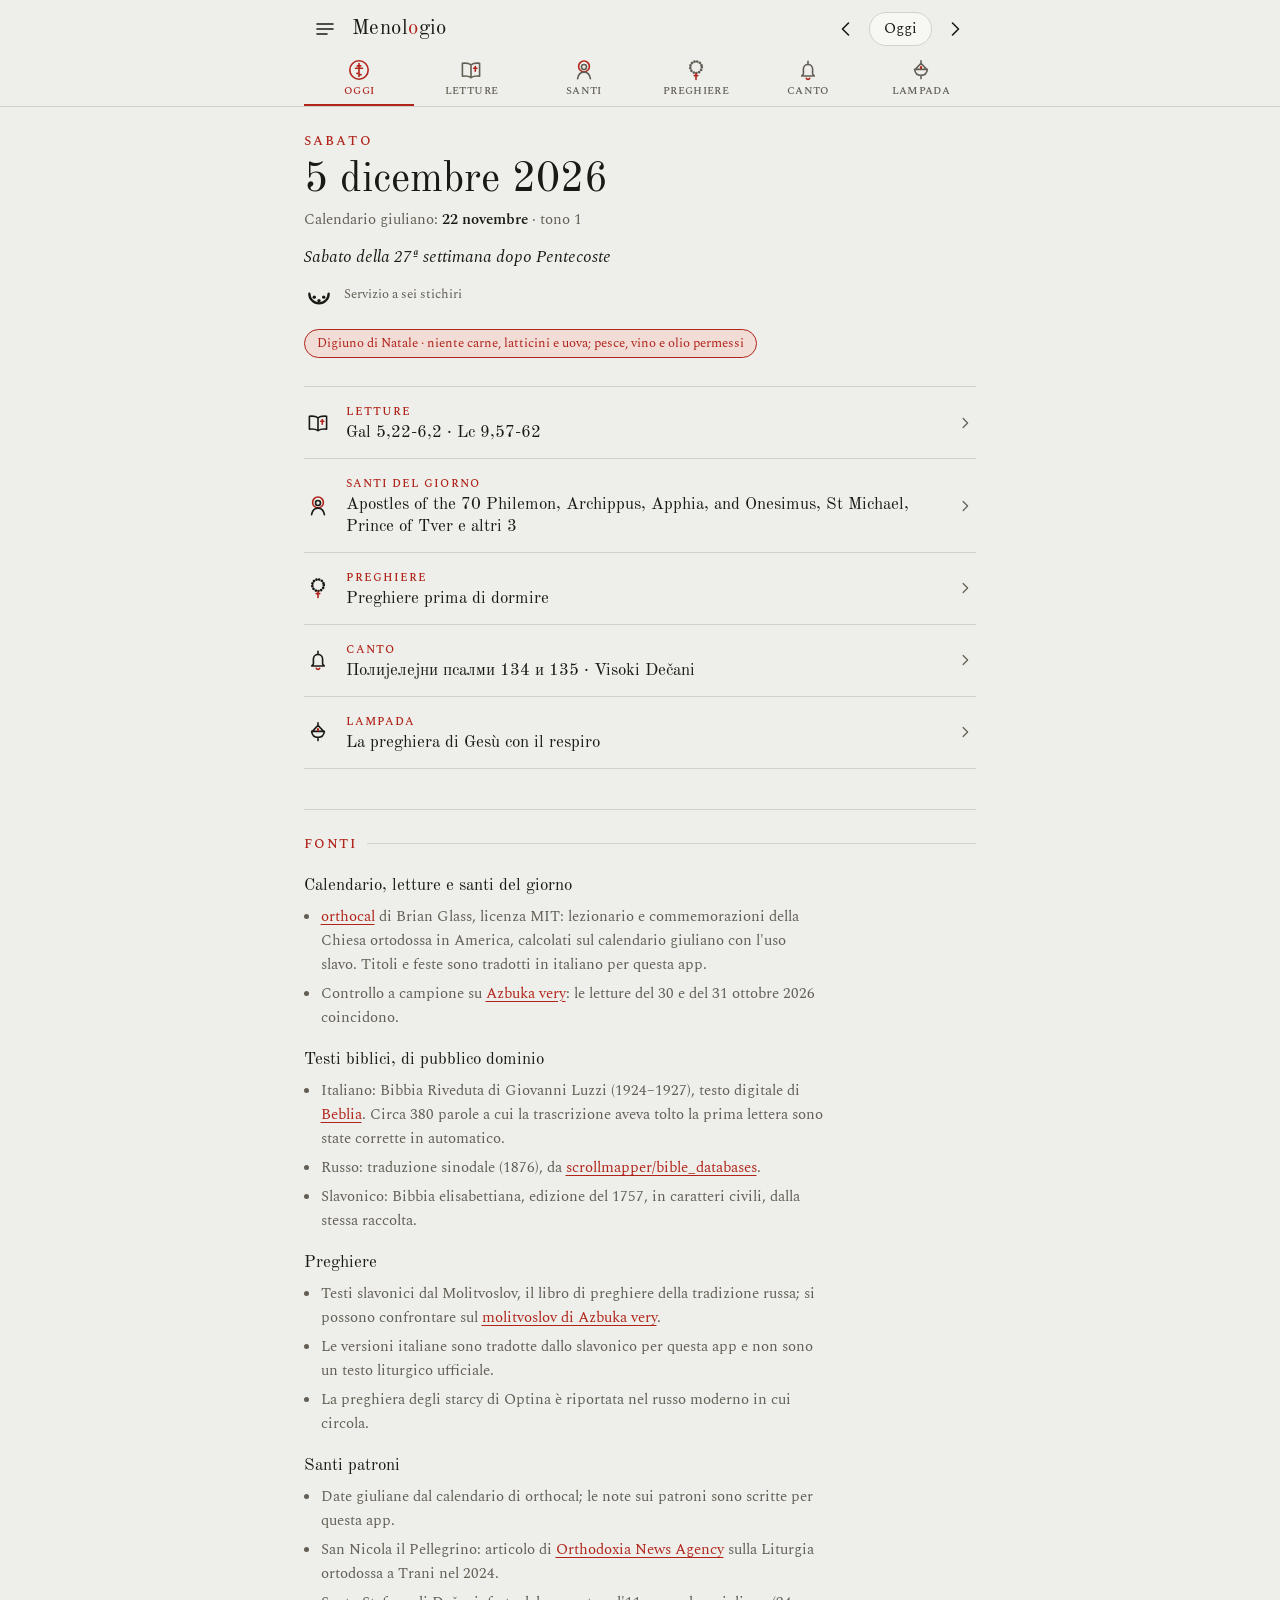
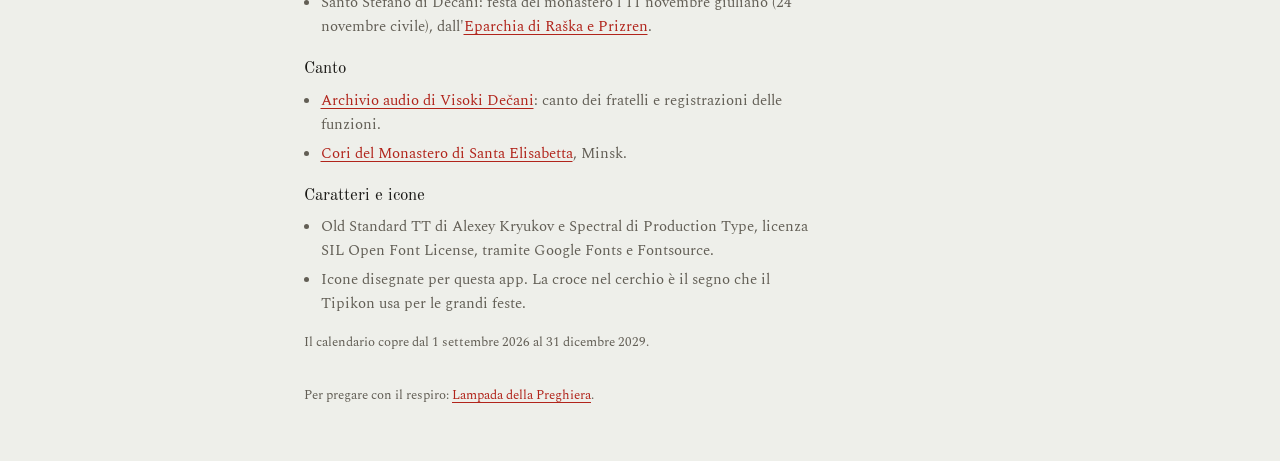
==== commit 899671f1: "Menu laterale, icone delle sezioni in alto e fonti in fondo alla pagina Co-Authored-By: Claude Opus " ====
--- a/index.html
+++ b/index.html
@@ -1,5 +1,5 @@
 <!doctype html><html lang="it"><head><meta charset="utf-8"><meta name="viewport" content="width=device-width,initial-scale=1,viewport-fit=cover"><title>Menologio</title><meta name="description" content="Calendario ortodosso giuliano: letture del giorno, santi, preghiere e canto."><link rel="manifest" href="manifest.webmanifest"><meta name="theme-color" content="#eeefea" media="(prefers-color-scheme: light)"><meta name="theme-color" content="#131311" media="(prefers-color-scheme: dark)"><link rel="icon" type="image/png" href="icons/favicon-64.png"><link rel="apple-touch-icon" href="icons/apple-touch-icon.png"><meta name="mobile-web-app-capable" content="yes"><meta name="apple-mobile-web-app-capable" content="yes"><meta name="apple-mobile-web-app-title" content="Menologio"><meta name="apple-mobile-web-app-status-bar-style" content="default"><link rel="stylesheet" href="fonts.css"><style>:root{padding-top:env(safe-area-inset-top,0px);padding-bottom:env(safe-area-inset-bottom,0px)}body{margin:0}img{max-width:100%}[hidden]{display:none!important}</style><style>
-/* Layout: one column like a page of the Menaion — date masthead, rubricated readings, the day's saints, chant; tools fold away at the foot */
+/* Layout: an app bar with the section icons and a drawer; one section (view) at a time, like turning to a part of the Menaion; sources at the foot of every view */
 :root{
   --paper:#eeefea; --leaf:#f7f7f3; --ink:#1a1916; --muted:#625e55; --rule:#d3d2c9;
   --rubric:#b1241b; --rubric-wash:#f2dcd6;
@@ -18,9 +18,10 @@
 
 *{box-sizing:border-box}
 html{-webkit-text-size-adjust:100%}
-body{background:var(--paper);color:var(--ink);font-family:var(--f-body);font-size:var(--s-md);line-height:1.6;
-  padding-left:max(16px,env(safe-area-inset-left,0px));padding-right:max(16px,env(safe-area-inset-right,0px));padding-block:14px 56px}
-.page{max-width:44rem;margin:0 auto;display:flex;flex-direction:column;gap:40px}
+body{background:var(--paper);color:var(--ink);font-family:var(--f-body);font-size:var(--s-md);line-height:1.6;padding:0}
+body::before{content:"";position:fixed;inset:0 0 auto;height:env(safe-area-inset-top,0px);z-index:10;background:var(--paper)}
+.page{max-width:44rem;margin:0 auto;display:flex;flex-direction:column;gap:40px;
+  padding-left:max(16px,env(safe-area-inset-left,0px));padding-right:max(16px,env(safe-area-inset-right,0px));padding-block:22px 56px}
 a{color:var(--rubric);text-underline-offset:3px}
 button,input,select,textarea{font:inherit;color:inherit}
 :focus-visible{outline:2px solid var(--rubric);outline-offset:2px}
@@ -30,15 +31,71 @@
 h2{font-family:var(--f-sc);font-weight:500;font-size:var(--s-sm);letter-spacing:.12em;text-transform:lowercase;color:var(--rubric);margin:0;display:flex;align-items:center;gap:10px}
 h2::after{content:"";flex:1;height:1px;background:var(--rule)}
 
-/* top bar */
-.bar{display:flex;align-items:center;justify-content:space-between;gap:12px;flex-wrap:wrap}
+/* icons: drawn for the app, stroke in ink, accents in rubric red */
+.ic{width:24px;height:24px;fill:none;stroke:currentColor;stroke-width:1.6;stroke-linecap:round;stroke-linejoin:round;flex:none;display:block}
+.ic .acc{stroke:var(--rubric)}
+.ic .fill{fill:var(--rubric);stroke:none}
+.ic .beads{stroke-width:2.7;stroke-dasharray:.01 2.78}
+
+/* app bar */
+.appbar{position:sticky;top:env(safe-area-inset-top,0px);z-index:5;background:var(--paper);border-bottom:1px solid var(--rule)}
+.appbar-in{max-width:44rem;margin:0 auto;padding-left:max(16px,env(safe-area-inset-left,0px));padding-right:max(16px,env(safe-area-inset-right,0px))}
+.row1{display:flex;align-items:center;gap:6px;padding-block:8px 2px}
 .brand{font-family:var(--f-display);font-size:var(--s-lg);letter-spacing:.02em}
 .brand span{color:var(--rubric)}
-.nav{display:flex;align-items:center;gap:6px;flex-wrap:wrap}
-.nav button,.nav input{background:var(--leaf);border:1px solid var(--rule);border-radius:999px;min-height:40px;padding:6px 14px;cursor:pointer}
-.nav input{padding:6px 10px;cursor:text}
-.nav button:hover{border-color:var(--muted)}
-.nav .arrow{width:40px;padding:0;font-family:var(--f-body);font-size:1.25rem;line-height:1}
+.row1 .brand{flex:1;min-width:0}
+.daynav{display:flex;align-items:center;gap:2px}
+.iconbtn{display:inline-grid;place-items:center;width:42px;height:42px;border:0;border-radius:50%;background:transparent;color:var(--ink);cursor:pointer;padding:0}
+.iconbtn:hover{background:var(--leaf)}
+.todaybtn{border:1px solid var(--rule);background:var(--leaf);border-radius:999px;padding:4px 14px;min-height:34px;cursor:pointer;font-size:var(--s-sm)}
+.todaybtn:hover{border-color:var(--muted)}
+.viewtabs{display:flex;gap:2px;overflow-x:auto;scrollbar-width:none}
+.viewtabs::-webkit-scrollbar{display:none}
+.viewtabs>*{flex:1 1 0;min-width:0;display:flex;flex-direction:column;align-items:center;gap:3px;padding:6px 4px 7px;border:0;border-bottom:2px solid transparent;background:none;color:var(--muted);text-decoration:none;cursor:pointer}
+.viewtabs>* span{font-family:var(--f-sc);font-weight:500;text-transform:lowercase;letter-spacing:.03em;font-size:.72rem;line-height:1;white-space:nowrap}
+@media (max-width:440px){.viewtabs>* span{font-size:.62rem;letter-spacing:0}}
+.viewtabs>*:hover{color:var(--ink)}
+.viewtabs>[aria-current="page"]{color:var(--rubric);border-bottom-color:var(--rubric)}
+.viewtabs>[aria-current="page"] .ic .acc{stroke:currentColor}
+
+/* drawer */
+dialog.drawer{position:fixed;inset:0 auto 0 0;margin:0;width:min(21rem,86vw);height:100%;max-width:none;max-height:none;overflow-y:auto;
+  padding:calc(env(safe-area-inset-top,0px) + 12px) 16px calc(env(safe-area-inset-bottom,0px) + 20px) max(16px,env(safe-area-inset-left,0px));
+  border:0;border-right:1px solid var(--rule);background:var(--leaf);color:var(--ink);box-shadow:0 0 40px rgba(0,0,0,.2)}
+dialog.drawer[open]{display:flex;flex-direction:column;gap:20px;animation:drawer-in .22s ease-out}
+dialog.drawer::backdrop{background:rgba(20,18,15,.45)}
+@keyframes drawer-in{from{transform:translateX(-100%)}to{transform:none}}
+.drawer-head{display:grid;grid-template-columns:auto 1fr auto;gap:12px;align-items:center}
+.drawer-mark{color:var(--rubric)}
+.drawer-mark .ic{width:36px;height:36px;stroke-width:1.4}
+.drawer-nav{display:flex;flex-direction:column;gap:2px}
+.drawer-nav>*{display:grid;grid-template-columns:26px 1fr;gap:0 14px;align-items:center;padding:10px 10px;border:0;border-radius:10px;background:none;color:var(--ink);text-align:left;text-decoration:none;cursor:pointer;width:100%}
+.drawer-nav>*:hover{background:var(--paper)}
+.drawer-nav>[aria-current="page"]{background:var(--rubric-wash)}
+.drawer-nav>[aria-current="page"] b{color:var(--rubric)}
+.drawer-nav b{font-family:var(--f-display);font-weight:400;font-size:var(--s-lg);line-height:1.2;display:block}
+.drawer-nav small{display:block;color:var(--muted);font-size:var(--s-xs);line-height:1.35}
+.drawer-date{display:flex;flex-direction:column;gap:6px;border-top:1px solid var(--rule);padding-top:16px}
+.drawer-date input{border:1px solid var(--rule);border-radius:10px;background:var(--paper);padding:8px 10px;min-height:42px}
+
+/* views */
+.view{display:flex;flex-direction:column;gap:18px}
+.view[hidden]{display:none}
+.dayline{display:flex;gap:8px;align-items:center;flex-wrap:wrap;border:0;background:none;padding:0;text-align:left;cursor:pointer;color:var(--muted);font-size:var(--s-sm);margin-bottom:-18px}
+.dayline b{font-weight:600;color:var(--ink)}
+.dayline .f{color:var(--rubric)}
+.summary{display:flex;flex-direction:column;border-top:1px solid var(--rule);margin-top:10px}
+.summary>*{display:grid;grid-template-columns:26px 1fr 18px;gap:2px 14px;align-items:center;padding:14px 2px;border:0;border-bottom:1px solid var(--rule);background:none;color:var(--ink);text-align:left;text-decoration:none;cursor:pointer;width:100%}
+.summary>*:hover .go{color:var(--rubric)}
+.summary .k{font-family:var(--f-sc);font-weight:500;text-transform:lowercase;letter-spacing:.08em;color:var(--rubric);font-size:var(--s-xs);display:block}
+.summary .v{font-family:var(--f-display);font-size:var(--s-md);line-height:1.3;display:block;min-width:0}
+.summary .go{color:var(--muted)}
+.summary .go .ic{width:18px;height:18px}
+
+/* sources */
+.sources{scroll-margin-top:130px;border-top:1px solid var(--rule);padding-top:22px;display:flex;flex-direction:column;gap:16px;font-size:var(--s-sm);color:var(--muted)}
+.src-group h3{font-family:var(--f-display);font-weight:400;font-size:var(--s-md);color:var(--ink);margin:0}
+.src-group ul{margin:6px 0 0;padding-left:1.1em;display:flex;flex-direction:column;gap:5px;max-width:65ch}
 
 /* masthead */
 .mast{display:flex;flex-direction:column;gap:6px}
@@ -117,8 +174,7 @@
 /* tools */
 textarea{width:100%;min-height:9rem;border:1px solid var(--rule);border-radius:10px;background:var(--leaf);padding:12px;line-height:1.5;resize:vertical}
 .row{display:flex;gap:10px;flex-wrap:wrap;align-items:center;margin-top:10px}
-footer{font-size:var(--s-xs);color:var(--muted);display:flex;flex-direction:column;gap:6px;border-top:1px solid var(--rule);padding-top:16px}
-footer p{margin:0;max-width:70ch}
+.sources p{margin:0;max-width:70ch}
 .loading{color:var(--muted);font-style:italic}
 
 /* prayers */
@@ -149,7 +205,8 @@
   .track{grid-template-columns:1fr}
   .track a{grid-column:1;grid-row:auto;margin-top:6px}
 }
-@media (prefers-reduced-motion:reduce){.thinking::after{animation:none;content:"…"}}
+@media (prefers-reduced-motion:reduce){.thinking::after{animation:none;content:"…"}dialog.drawer[open]{animation:none}}
+@media (max-width:380px){.row1 .brand{font-size:1.1rem}}
 </style><style>
 #lamp-dlg{position:fixed;inset:0;width:100%;height:100%;max-width:none;max-height:none;margin:0;padding:0;border:0;background:var(--paper);color:var(--ink)}
 #lamp-dlg[open]{display:flex;flex-direction:column}
@@ -158,18 +215,38 @@
 #lamp-dlg iframe{flex:1;border:0;width:100%;background:var(--paper)}
 </style></head><body>
 
-<div class="page">
-  <div class="bar">
-    <div class="brand">Menol<span>o</span>gio</div>
-    <div class="nav" role="group" aria-label="Scegli il giorno">
-      <button class="arrow" id="prev" aria-label="Giorno precedente">←</button>
-      <button id="today">Oggi</button>
-      <button class="arrow" id="next" aria-label="Giorno successivo">→</button>
-      <input type="date" id="pick" aria-label="Vai a una data">
+<header class="appbar" id="appbar">
+  <div class="appbar-in">
+    <div class="row1">
+      <button class="iconbtn" id="menu-btn" aria-label="Apri il menu" aria-haspopup="dialog" aria-controls="drawer" data-icon="menu"></button>
+      <div class="brand">Menol<span>o</span>gio</div>
+      <div class="daynav" role="group" aria-label="Scegli il giorno">
+        <button class="iconbtn" id="prev" aria-label="Giorno precedente" data-icon="left"></button>
+        <button class="todaybtn" id="today">Oggi</button>
+        <button class="iconbtn" id="next" aria-label="Giorno successivo" data-icon="right"></button>
+      </div>
     </div>
+    <nav class="viewtabs" id="viewtabs" aria-label="Sezioni"></nav>
   </div>
-
-  <header class="mast" id="mast">
+</header>
+
+<dialog id="drawer" class="drawer" aria-label="Menu">
+  <div class="drawer-head">
+    <span class="drawer-mark" data-icon="oggi"></span>
+    <div><div class="brand">Menol<span>o</span>gio</div><div class="note">Calendario ortodosso giuliano</div></div>
+    <button class="iconbtn" id="drawer-close" aria-label="Chiudi il menu" data-icon="close"></button>
+  </div>
+  <nav class="drawer-nav" id="drawer-nav" aria-label="Sezioni"></nav>
+  <label class="drawer-date" for="pick"><span class="rlabel">vai a una data</span>
+    <input type="date" id="pick"></label>
+  <button class="btn solid" id="install-btn" hidden>Installa l'app</button>
+</dialog>
+
+<main class="page" id="main">
+  <button class="dayline" id="dayline" data-view="oggi" hidden></button>
+
+  <section class="view" id="v-oggi" data-view="oggi" aria-label="Oggi">
+    <header class="mast" id="mast">
     <div class="wd" id="wd">&nbsp;</div>
     <h1 class="date" id="date">Calendario ortodosso</h1>
     <div class="jul" id="jul"><span class="loading">Apro il calendario</span></div>
@@ -177,8 +254,10 @@
     <div id="feasts"></div>
     <div class="chips" id="chips"></div>
   </header>
-
-  <section aria-labelledby="h-read">
+    <nav class="summary" id="summary" aria-label="Il giorno in breve"></nav>
+  </section>
+
+  <section class="view" id="v-letture" data-view="letture" aria-labelledby="h-read" hidden>
     <div class="readhead">
       <h2 id="h-read" style="flex:1">letture</h2>
       <div class="lang" role="group" aria-label="Lingua del testo">
@@ -190,7 +269,7 @@
     <div id="readings" style="margin-top:18px"><p class="loading">Carico le letture</p></div>
   </section>
 
-  <section aria-labelledby="h-saints">
+  <section class="view" id="v-santi" data-view="santi" aria-labelledby="h-saints" hidden>
     <h2 id="h-saints">santi del giorno</h2>
     <div class="foryou" id="foryou" style="margin-top:18px"></div>
     <div id="patron" style="margin-top:18px"></div>
@@ -201,7 +280,7 @@
     </div>
   </section>
 
-  <section aria-labelledby="h-prayers" id="prayers-sec">
+  <section class="view" id="prayers-sec" data-view="preghiere" aria-labelledby="h-prayers" hidden>
     <h2 id="h-prayers">preghiere</h2>
     <div class="ptools">
       <div class="tabs" role="tablist" aria-label="Momento del giorno">
@@ -221,7 +300,7 @@
     <div id="prayers" role="tabpanel"></div>
   </section>
 
-  <section aria-labelledby="h-chant">
+  <section class="view" id="v-canto" data-view="canto" aria-labelledby="h-chant" hidden>
     <h2 id="h-chant">canto</h2>
     <div class="tracks" id="tracks" style="margin-top:18px"></div>
     <p class="note" style="margin-top:10px">Le registrazioni sono sui siti dei monasteri e si aprono in una nuova scheda.</p>
@@ -247,15 +326,41 @@
     </div>
   </section>
 
-  <footer>
-    <p>Calendario giuliano, uso slavo. Letture e commemorazioni da <a href="https://github.com/brianglass/orthocal-python" target="_blank" rel="noopener">orthocal</a>, che segue il lezionario della Chiesa ortodossa in America. Testi: Riveduta 1927 (G. Luzzi), traduzione sinodale russa, Bibbia elisabettiana in slavonico; tutti di pubblico dominio.</p>
-    <p id="range-note"></p>
-    <p id="app-note"></p>
-    <p id="ios-hint" hidden>Su iPhone e iPad: apri questa pagina in Safari, tocca Condividi e poi «Aggiungi alla schermata Home».</p>
-    <p><button class="btn" id="install-btn" hidden>Installa l'app</button></p>
-    <p>Per pregare: <a href="#lampada" target="_blank" rel="noopener">Lampada della Preghiera</a>.</p>
+  <footer class="sources" id="fonti" aria-labelledby="h-fonti">
+    <h2 id="h-fonti">fonti</h2>
+    <div class="src-group"><h3>Calendario, letture e santi del giorno</h3><ul>
+      <li><a href="https://github.com/brianglass/orthocal-python" target="_blank" rel="noopener">orthocal</a> di Brian Glass, licenza MIT: lezionario e commemorazioni della Chiesa ortodossa in America, calcolati sul calendario giuliano con l'uso slavo. Titoli e feste sono tradotti in italiano per questa app.</li>
+      <li>Controllo a campione su <a href="https://azbyka.ru/biblia/days/2026-10-31" target="_blank" rel="noopener">Azbuka very</a>: le letture del 30 e del 31 ottobre 2026 coincidono.</li>
+    </ul></div>
+    <div class="src-group"><h3>Testi biblici, di pubblico dominio</h3><ul>
+      <li>Italiano: Bibbia Riveduta di Giovanni Luzzi (1924–1927), testo digitale di <a href="https://github.com/Beblia/Holy-Bible-XML-Format" target="_blank" rel="noopener">Beblia</a>. Circa 380 parole a cui la trascrizione aveva tolto la prima lettera sono state corrette in automatico.</li>
+      <li>Russo: traduzione sinodale (1876), da <a href="https://github.com/scrollmapper/bible_databases" target="_blank" rel="noopener">scrollmapper/bible_databases</a>.</li>
+      <li>Slavonico: Bibbia elisabettiana, edizione del 1757, in caratteri civili, dalla stessa raccolta.</li>
+    </ul></div>
+    <div class="src-group"><h3>Preghiere</h3><ul>
+      <li>Testi slavonici dal Molitvoslov, il libro di preghiere della tradizione russa; si possono confrontare sul <a href="https://azbyka.ru/molitvoslov/" target="_blank" rel="noopener">molitvoslov di Azbuka very</a>.</li>
+      <li>Le versioni italiane sono tradotte dallo slavonico per questa app e non sono un testo liturgico ufficiale.</li>
+      <li>La preghiera degli starcy di Optina è riportata nel russo moderno in cui circola.</li>
+    </ul></div>
+    <div class="src-group"><h3>Santi patroni</h3><ul>
+      <li>Date giuliane dal calendario di orthocal; le note sui patroni sono scritte per questa app.</li>
+      <li>San Nicola il Pellegrino: articolo di <a href="https://www.orthodoxianewsagency.gr/?p=1131419" target="_blank" rel="noopener">Orthodoxia News Agency</a> sulla Liturgia ortodossa a Trani nel 2024.</li>
+      <li>Santo Stefano di Dečani: festa del monastero l'11 novembre giuliano (24 novembre civile), dall'<a href="https://eparhija-prizren.com/en/news/solemn-celebration-patron-saints-day-monastery-visoki-decani/" target="_blank" rel="noopener">Eparchia di Raška e Prizren</a>.</li>
+    </ul></div>
+    <div class="src-group"><h3>Canto</h3><ul>
+      <li><a href="https://www.decani.org/en/library/audio-archive/chanting-of-brethren" target="_blank" rel="noopener">Archivio audio di Visoki Dečani</a>: canto dei fratelli e registrazioni delle funzioni.</li>
+      <li><a href="https://obitel-minsk.org/choirs" target="_blank" rel="noopener">Cori del Monastero di Santa Elisabetta</a>, Minsk.</li>
+    </ul></div>
+    <div class="src-group"><h3>Caratteri e icone</h3><ul>
+      <li>Old Standard TT di Alexey Kryukov e Spectral di Production Type, licenza SIL Open Font License, tramite Google Fonts e Fontsource.</li>
+      <li>Icone disegnate per questa app. La croce nel cerchio è il segno che il Tipikon usa per le grandi feste.</li>
+    </ul></div>
+    <p id="range-note" class="note"></p>
+    <p id="app-note" class="note"></p>
+    <p id="ios-hint" class="note" hidden>Su iPhone e iPad: apri questa pagina in Safari, tocca Condividi e poi «Aggiungi alla schermata Home».</p>
+    <p class="note">Per pregare con il respiro: <a href="#lampada" target="_blank" rel="noopener">Lampada della Preghiera</a>.</p>
   </footer>
-</div>
+</main>
 
 <dialog id="lamp-dlg" aria-label="Lampada della Preghiera"><div class="dlg-bar"><button class="btn" id="lamp-close">‹ Menologio</button><span class="sc muted">lampada della preghiera</span></div><iframe id="lamp-frame" title="Lampada della Preghiera"></iframe></dialog>
 <script>
@@ -526,6 +631,99 @@
   $("prayers").innerHTML = `<div class="prayers">${html}</div>`;
 }
 
+/* ---------- navigation: section icons in the app bar, a drawer, one view at a time ---------- */
+const ICON = {
+  menu: '<path d="M4 7h16M4 12h16M4 17h10"/>',
+  close: '<path d="M6 6l12 12M18 6 6 18"/>',
+  left: '<path d="M14.5 6 8.5 12l6 6"/>',
+  right: '<path d="M9.5 6l6 6-6 6"/>',
+  go: '<path d="M9.5 6l6 6-6 6"/>',
+  // the Typikon sign of a great feast: a cross in a circle
+  oggi: '<circle cx="12" cy="12" r="9.2"/><path class="acc" d="M12 5.6v12.8M10.3 7.9h3.4M8.5 10.3h7M9.9 15.2l4.2 1.5"/>',
+  // an open Gospel book
+  letture: '<path d="M12 6.8C10 5.3 7 4.9 3.4 5.3v12.9c3.6-.4 6.6 0 8.6 1.5 2-1.5 5-1.9 8.6-1.5V5.3C17 4.9 14 5.3 12 6.8zM12 6.8v12.9"/><path class="acc" d="M16.3 8.6v4.6M14.7 10.3h3.2"/>',
+  // a saint with a halo, as on an icon
+  santi: '<circle class="acc" cx="12" cy="8.4" r="5.4"/><circle cx="12" cy="9" r="2.5"/><path d="M5.6 20.6c.7-4.1 3.3-6.5 6.4-6.5s5.7 2.4 6.4 6.5"/>',
+  // a prayer rope: a ring of knots and the cross
+  preghiere: '<circle class="beads" cx="12" cy="9.2" r="5.8"/><path class="acc" d="M12 15.6v5.8M10.2 17.6h3.6"/>',
+  // a bell, for the chant of the monasteries
+  canto: '<path d="M12 3.4v1.8M7.4 16V11a4.6 4.6 0 0 1 9.2 0v5l1.7 2H5.7z"/><path class="acc" d="M10.3 20.2a1.8 1.8 0 0 0 3.4 0"/>',
+  // a hanging icon lamp with its flame
+  lampada: '<path d="M12 2.8v2.4M12 5.2 6.4 11.4M12 5.2l5.6 6.2M5.6 11.4h12.8c-.5 3.7-3 6-6.4 6s-5.9-2.3-6.4-6zM12 17.4v3.2"/><path class="fill" d="M12 7.4c1.5 1.5 1.7 2.8 0 4-1.7-1.2-1.5-2.5 0-4z"/>',
+  // a leaf with lines, for the sources
+  fonti: '<path d="M6.5 3.8h9.2l3 3v13.4H6.5zM15.7 3.8v3h3"/><path class="acc" d="M9.2 11h6.6M9.2 14h6.6M9.2 17h4"/>'
+};
+function icon(name){ return `<svg class="ic" viewBox="0 0 24 24" aria-hidden="true">${ICON[name]}</svg>`; }
+
+const LAMP_URL = "#lampada";
+const VIEWS = [
+  {id: "oggi", label: "Oggi", desc: "Data, festa, digiuno e il giorno in breve"},
+  {id: "letture", label: "Letture", desc: "Apostolo e Vangelo in italiano, russo e slavonico"},
+  {id: "santi", label: "Santi", desc: "I santi del giorno e i tuoi patroni"},
+  {id: "preghiere", label: "Preghiere", desc: "Mattino, lavoro, pasti, sera, prima di dormire"},
+  {id: "canto", label: "Canto", desc: "Visoki Dečani e Santa Elisabetta"},
+  {id: "lampada", label: "Lampada", desc: "La preghiera di Gesù con il respiro", href: LAMP_URL}
+];
+let view = "oggi";
+
+function navItem(v, long){
+  const inner = long ? `${icon(v.id)}<span><b>${v.label}</b><small>${v.desc}</small></span>` : `${icon(v.id)}<span>${v.label}</span>`;
+  return v.href ? `<a href="${v.href}" target="_blank" rel="noopener">${inner}</a>` : `<button data-view="${v.id}">${inner}</button>`;
+}
+
+function buildNav(){
+  $("viewtabs").innerHTML = VIEWS.map(v => navItem(v, false)).join("");
+  $("drawer-nav").innerHTML = VIEWS.map(v => navItem(v, true)).join("") +
+    `<button data-sources>${icon("fonti")}<span><b>Fonti</b><small>Da dove arriva ogni contenuto</small></span></button>`;
+  document.querySelectorAll("[data-icon]").forEach(el => { el.innerHTML = icon(el.dataset.icon); });
+}
+
+function showView(v){
+  view = v;
+  document.querySelectorAll("section.view").forEach(s => { s.hidden = s.dataset.view !== v; });
+  document.querySelectorAll("#viewtabs [data-view], #drawer-nav [data-view]").forEach(b => {
+    if (b.dataset.view === v) b.setAttribute("aria-current", "page"); else b.removeAttribute("aria-current");
+  });
+  $("dayline").hidden = v === "oggi";
+  window.scrollTo(0, 0);
+}
+
+function openDrawer(){ const d = $("drawer"); if (d.showModal) d.showModal(); else d.setAttribute("open", ""); }
+function closeDrawer(){ const d = $("drawer"); if (!d.open) return; if (d.close) d.close(); else d.removeAttribute("open"); }
+
+function renderDayline(day){
+  const dt = parseKey(cur);
+  const parts = [`<b>${WD[dt.getUTCDay()]} ${dt.getUTCDate()} ${MONTHS[dt.getUTCMonth()]}</b>`];
+  if (day) {
+    const [jm, jd] = day.j.split("-").map(Number);
+    parts.push(`<span>${jd} ${MONTHS[jm-1]} giuliano</span>`);
+    if (day.f[0]) parts.push(`<span class="f">${esc(day.f[0])}</span>`);
+  }
+  $("dayline").innerHTML = parts.join('<span aria-hidden="true">·</span>');
+}
+
+function renderSummary(day){
+  if (!day) { $("summary").innerHTML = ""; return; }
+  const main = day.r.filter(r => r[3]);
+  const list = main.length ? main : day.r.slice(0, 2);
+  const refs = list.map(r => CAL.p[r[2]].ref).join(" · ") || "Nessuna lettura alla Liturgia";
+  const mine = patronsOn(cur, day);
+  const items = dayItems(day);
+  const cached = readPick();
+  const names = (cached && cached.nomi) || items;
+  let saints = mine.length ? mine.map(p => p.n).join(", ") : names.slice(0, 2).join(", ");
+  if (!mine.length && items.length > 2) saints += ` e altri ${items.length - 2}`;
+  if (!saints) saints = "Nessuna commemorazione";
+  const slot = slotNow(), chant = chantFor(day)[0];
+  const row = (v, k, val, attrs) => `<button data-view="${v}"${attrs || ""}>${icon(v)}<span><span class="k">${k}</span><span class="v">${esc(val)}</span></span><span class="go">${icon("go")}</span></button>`;
+  $("summary").innerHTML =
+    row("letture", "letture", refs) +
+    row("santi", mine.length ? "i tuoi santi oggi" : "santi del giorno", saints) +
+    row("preghiere", "preghiere", SLOT_LABEL[slot], ` data-slot="${slot}"`) +
+    row("canto", "canto", chant.t + " · " + chant.h) +
+    `<a href="${LAMP_URL}" target="_blank" rel="noopener">${icon("lampada")}<span><span class="k">lampada</span><span class="v">La preghiera di Gesù con il respiro</span></span><span class="go">${icon("go")}</span></a>`;
+}
+
 /* ---------- rendering ---------- */
 function render(){
   const day = CAL.d[cur];
@@ -538,6 +736,8 @@
     $("jul").textContent = "Questo giorno è fuori dal calendario caricato ("+fmtShort(CAL.from)+" – "+fmtShort(CAL.to)+").";
     ["week","feasts","chips","readings","foryou","patron","saints","tracks"].forEach(id => $(id).innerHTML = "");
     renderPrayers(null);
+    renderSummary(null);
+    renderDayline(null);
     return;
   }
   $("wd").textContent = WD[day.wd];
@@ -553,9 +753,8 @@
     $("feasts").innerHTML = `<div class="feast plain">${sign(day.fl)}<div><span class="rank" style="margin-top:6px">${RANK[day.fl]}</span></div></div>`;
   }
   const [fl, fd] = day.fs;
-  const slot = slotNow();
-  $("chips").innerHTML = `<span class="chip ${fd && fl !== "Senza digiuno" ? "fast" : ""}">${esc(fl)}${fd ? " · " + esc(fd) : ""}</span>` +
-    `<button class="chip jump" data-jump="${slot}">${SLOT_LABEL[slot]} ↓</button>`;
+  $("chips").innerHTML = `<span class="chip ${fd && fl !== "Senza digiuno" ? "fast" : ""}">${esc(fl)}${fd ? " · " + esc(fd) : ""}</span>`;
+  renderDayline(day);
   renderPrayers(day);
   renderReadings(day);
   renderSaints(day);
@@ -563,6 +762,7 @@
   $("tracks").innerHTML = chantFor(day).map(t => `
     <div class="track"><span class="house">${esc(t.h)}</span><span class="t">${esc(t.t)}</span><span class="d">${esc(t.d)}</span>
     <a href="${t.u}" target="_blank" rel="noopener">Ascolta ↗</a></div>`).join("");
+  renderSummary(day);
 }
 
 function fmtShort(k){ const d = parseKey(k); return d.getUTCDate()+" "+MONTHS[d.getUTCMonth()]+" "+d.getUTCFullYear(); }
@@ -695,7 +895,7 @@
     if (!Array.isArray(data.nomi) || data.nomi.length !== items.length) data.nomi = null;
     store.set("men:pick:v1:" + k + ":" + hash(profile()), JSON.stringify(data));
     sampleState = "granted";
-    if (k === cur) renderSaints(day);
+    if (k === cur) { renderSaints(day); renderSummary(day); }
   } catch (e) {
     const code = e && e.code;
     if (["not_granted","sampling_disabled","not_declared","capability_disabled","capability_removed"].includes(code)) {
@@ -758,6 +958,26 @@
 }
 
 async function init(){
+  buildNav();
+  showView("oggi");
+  $("menu-btn").onclick = openDrawer;
+  $("drawer-close").onclick = closeDrawer;
+  $("drawer").addEventListener("click", e => {
+    const r = $("drawer").getBoundingClientRect();
+    if (e.clientX < r.left || e.clientX > r.right || e.clientY < r.top || e.clientY > r.bottom) closeDrawer();
+  });
+  document.addEventListener("click", e => {
+    if (!e.target.closest) return;
+    const b = e.target.closest("button[data-view]");
+    if (b) {
+      if (b.dataset.slot) { pslot = b.dataset.slot; renderPrayers(CAL && CAL.d[cur]); }
+      closeDrawer();
+      showView(b.dataset.view);
+      return;
+    }
+    if (e.target.closest("[data-sources]")) { closeDrawer(); $("fonti").scrollIntoView({behavior: "smooth", block: "start"}); return; }
+    if (e.target.closest("#drawer-nav a")) closeDrawer();
+  });
   document.querySelectorAll(".lang button").forEach(b => b.onclick = () => setLang(b.dataset.lang));
   document.querySelectorAll(".lang button").forEach(b => b.setAttribute("aria-pressed", String(b.dataset.lang === lang)));
   $("prev").onclick = () => go(addDays(cur, -1));
@@ -766,13 +986,6 @@
   $("pick").onchange = e => go(e.target.value);
   document.querySelectorAll(".tabs [data-slot]").forEach(b => b.onclick = () => { pslot = b.dataset.slot; renderPrayers(CAL && CAL.d[cur]); });
   document.querySelectorAll("[data-plang]").forEach(b => b.onclick = () => { plang = b.dataset.plang; store.set("men:plang", plang); renderPrayers(CAL && CAL.d[cur]); });
-  $("chips").addEventListener("click", e => {
-    const b = e.target.closest("[data-jump]");
-    if (!b) return;
-    pslot = b.dataset.jump;
-    renderPrayers(CAL && CAL.d[cur]);
-    $("prayers-sec").scrollIntoView({behavior: "smooth", block: "start"});
-  });
   renderPrayers(null);
   $("upcoming").addEventListener("click", e => { const b = e.target.closest("[data-go]"); if (b) { go(b.dataset.go); window.scrollTo({top:0, behavior:"smooth"}); } });
   document.addEventListener("keydown", e => {
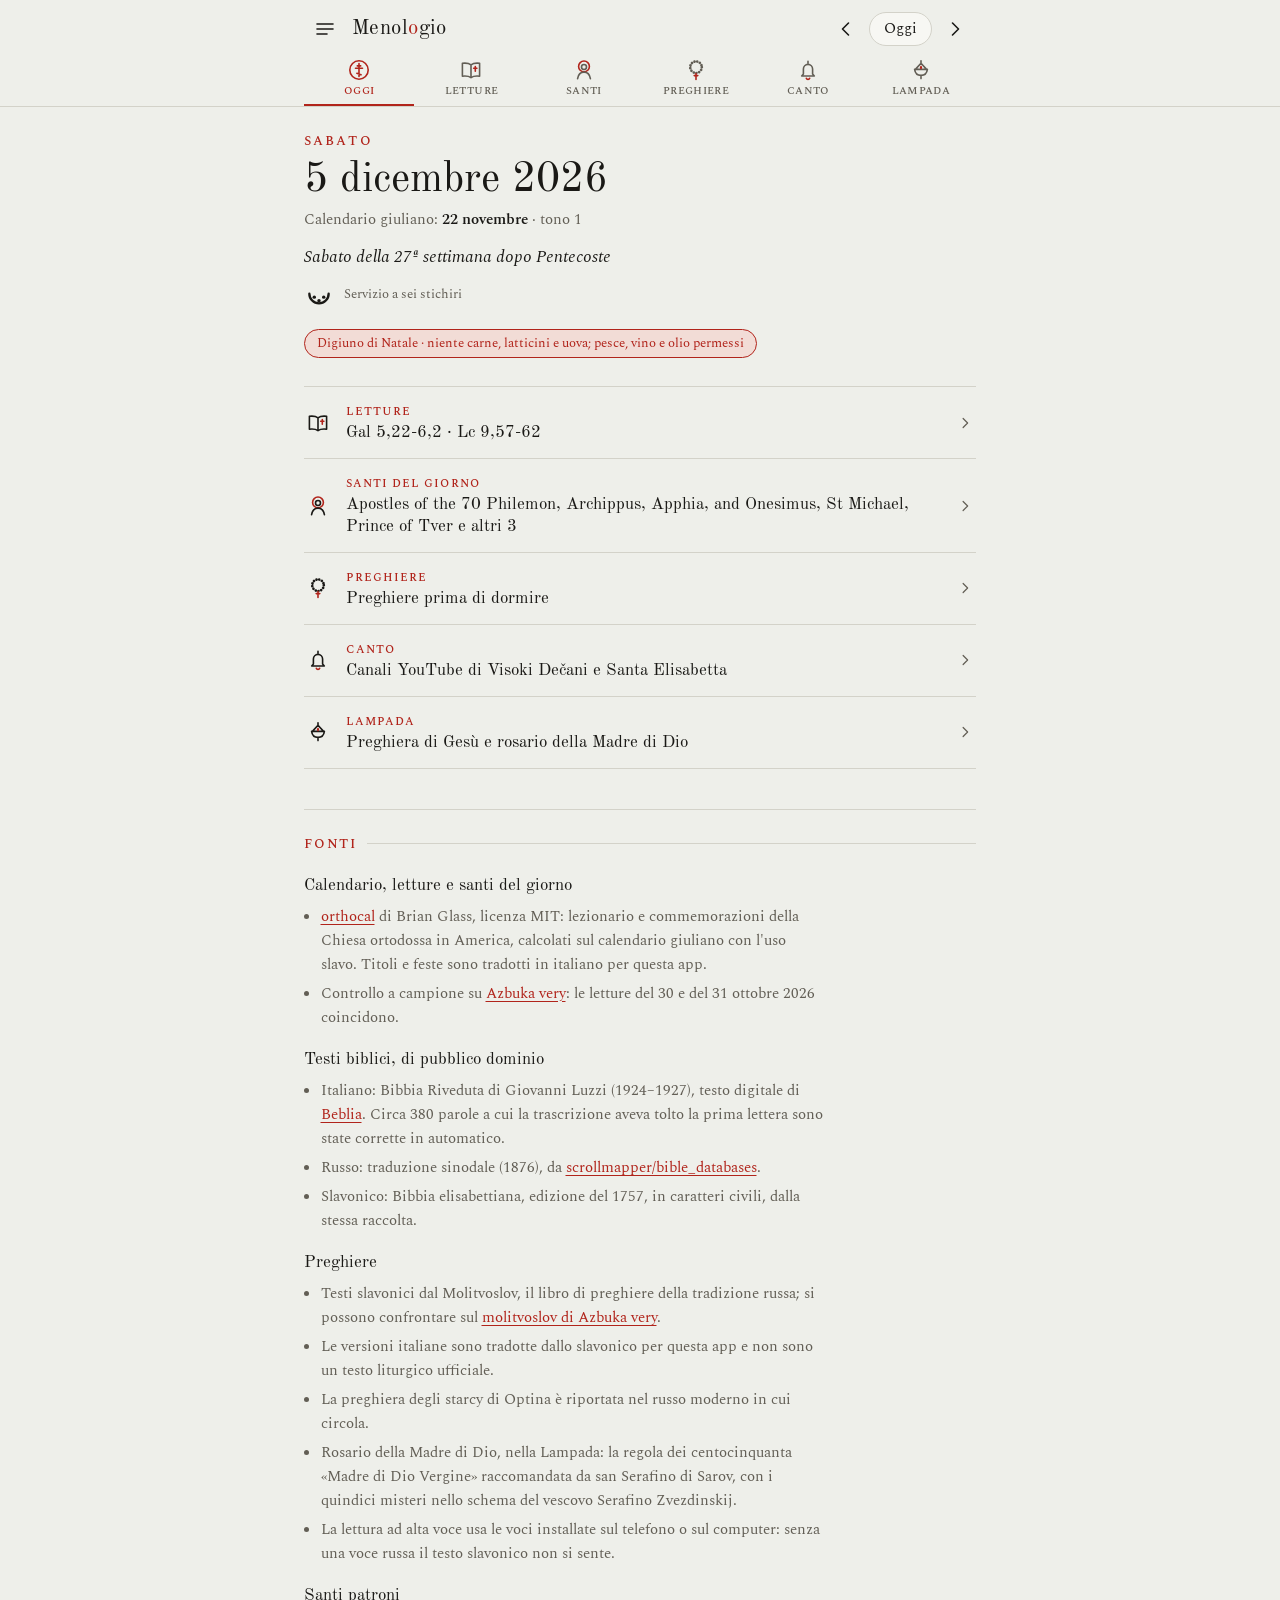
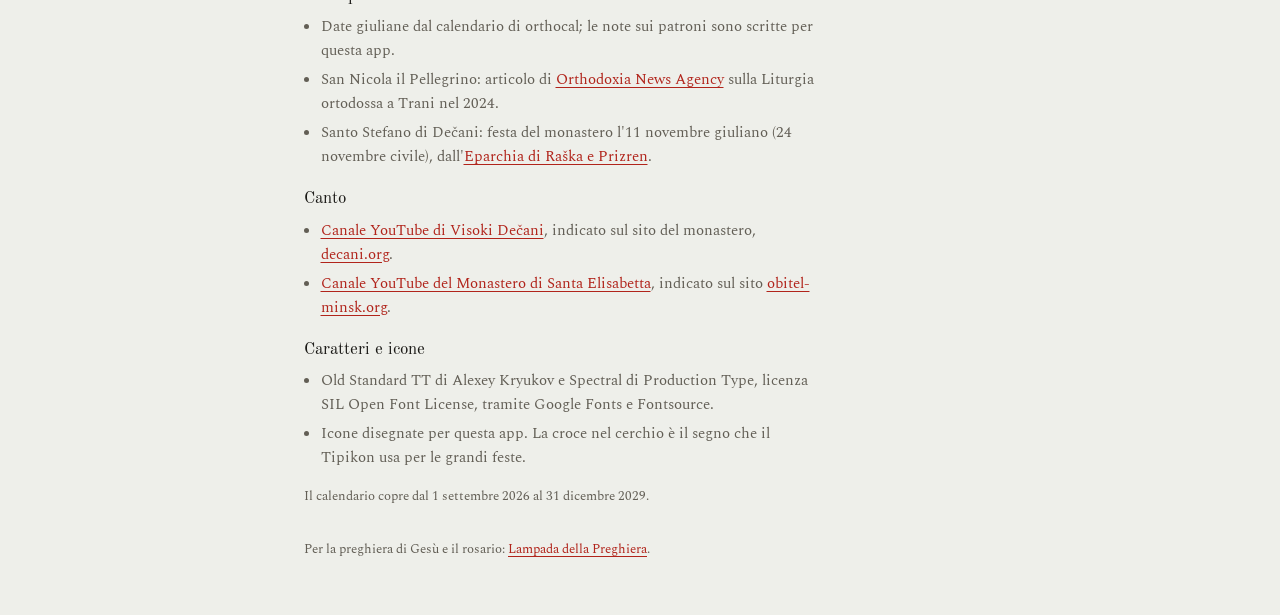
==== commit 95b84cd5: "Santi apribili, lettura ad alta voce, rosario nella Lampada, canto solo su YouTube Co-Authored-By: C" ====
--- a/index.html
+++ b/index.html
@@ -139,6 +139,7 @@
 
 /* saints */
 .foryou{display:flex;flex-direction:column;gap:14px}
+.foryou:empty,#patron:empty{display:none}
 .pick{display:grid;grid-template-columns:28px 1fr;gap:4px 10px;align-items:start}
 .pick .sign{width:22px;height:22px;margin-top:4px}
 .pick b{font-family:var(--f-display);font-weight:400;font-size:var(--s-lg);line-height:1.25}
@@ -199,6 +200,53 @@
 details.begin[open]>summary{margin-bottom:16px}
 details.begin .prayers{margin-top:0}
 .amen{font-size:var(--s-xs);color:var(--muted)}
+
+/* tappable saints and the saint sheet */
+button.pick{border:0;background:none;padding:6px 0;text-align:left;width:100%;cursor:pointer;color:inherit;font:inherit;border-radius:8px}
+button.pick:hover b{color:var(--rubric)}
+.pick .more{grid-column:2;color:var(--rubric);font-size:var(--s-xs);font-family:var(--f-sc);text-transform:lowercase;letter-spacing:.06em}
+button.saint{display:flex;flex-direction:column;width:100%;text-align:left;border:0;background:none;padding:4px 0;cursor:pointer;color:var(--ink);font:inherit;line-height:1.45}
+button.saint>span:first-child::after{content:"  ›";color:var(--rubric)}
+button.saint:hover>span:first-child{color:var(--rubric)}
+ul.saints li::before{top:.85em}
+dialog.sheet{position:fixed;inset:auto 0 0 0;margin:0 auto;width:100%;max-width:40rem;max-height:86vh;overflow-y:auto;border:0;border-radius:18px 18px 0 0;
+  padding:12px max(20px,env(safe-area-inset-right,0px)) calc(env(safe-area-inset-bottom,0px) + 24px) max(20px,env(safe-area-inset-left,0px));background:var(--leaf);color:var(--ink);box-shadow:0 -10px 40px rgba(0,0,0,.2)}
+dialog.sheet[open]{display:flex;flex-direction:column;gap:10px;animation:sheet-in .22s ease-out}
+dialog.sheet::backdrop{background:rgba(20,18,15,.45)}
+@keyframes sheet-in{from{transform:translateY(40%);opacity:.4}to{transform:none;opacity:1}}
+.sheet-bar{display:flex;justify-content:space-between;align-items:center}
+dialog.sheet h3{font-family:var(--f-display);font-weight:400;font-size:var(--s-xl);line-height:1.15;margin:0;text-wrap:balance}
+.why{display:flex;flex-direction:column;gap:4px;margin-top:6px}
+.why p{margin:0 0 8px;max-width:62ch}
+.links{display:flex;flex-direction:column;border-top:1px solid var(--rule);margin-top:6px}
+.links a{display:flex;flex-direction:column;padding:12px 2px;border-bottom:1px solid var(--rule);text-decoration:none;color:var(--ink)}
+.links a b{font-weight:600;color:var(--rubric)}
+.links a small{color:var(--muted);font-size:var(--s-xs)}
+
+/* read aloud */
+.say{display:inline-flex;align-items:center;gap:6px;border:1px solid var(--rule);background:var(--leaf);color:var(--ink);border-radius:999px;padding:4px 12px 4px 8px;min-height:34px;cursor:pointer;font-size:var(--s-sm)}
+.say:hover{border-color:var(--rubric)}
+.say .ic{width:20px;height:20px}
+.say.mini{padding:2px 8px 2px 6px;min-height:28px;font-size:var(--s-xs)}
+.say.mini .ic{width:16px;height:16px}
+html.no-tts .say{display:none}
+.rhead{display:flex;justify-content:space-between;align-items:flex-start;gap:10px}
+.player{position:fixed;left:0;right:0;bottom:0;z-index:7;display:flex;align-items:center;gap:8px;background:var(--ink);color:var(--paper);
+  padding:8px max(16px,env(safe-area-inset-right,0px)) calc(8px + env(safe-area-inset-bottom,0px)) max(16px,env(safe-area-inset-left,0px))}
+.player .iconbtn{color:var(--paper)}
+.player .iconbtn:hover{background:transparent;opacity:.8}
+.player .ic .acc{stroke:var(--paper)}
+.pl-label{flex:1;min-width:0;font-size:var(--s-sm);white-space:nowrap;overflow:hidden;text-overflow:ellipsis}
+body.speaking .page{padding-bottom:110px}
+
+/* chant: the two channels */
+.yt{display:flex;flex-direction:column;gap:12px}
+.ytcard{display:grid;grid-template-columns:28px 1fr auto;gap:2px 14px;align-items:center;padding:16px;background:var(--leaf);border:1px solid var(--rule);border-radius:12px;text-decoration:none;color:var(--ink)}
+.ytcard:hover{border-color:var(--rubric)}
+.ytcard .house{font-family:var(--f-sc);letter-spacing:.08em;text-transform:lowercase;color:var(--rubric);font-size:var(--s-xs);display:block}
+.ytcard b{font-family:var(--f-display);font-weight:400;font-size:var(--s-lg);display:block;line-height:1.2}
+.ytcard small{color:var(--muted);font-size:var(--s-sm);display:block}
+.ytcard .ext{color:var(--rubric);font-size:1.2rem}
 @media (max-width:480px){
   .date{font-size:2.1rem}
   .feast{font-size:1.45rem}
@@ -213,6 +261,7 @@
 #lamp-dlg::backdrop{background:rgba(0,0,0,.4)}
 #lamp-dlg .dlg-bar{display:flex;align-items:center;gap:12px;padding:calc(env(safe-area-inset-top,0px) + 8px) max(16px,env(safe-area-inset-right,0px)) 8px max(16px,env(safe-area-inset-left,0px));border-bottom:1px solid var(--rule)}
 #lamp-dlg iframe{flex:1;border:0;width:100%;background:var(--paper)}
+#lamp-dlg .dlg-bar .btn{white-space:nowrap;flex:none}
 </style></head><body>
 
 <header class="appbar" id="appbar">
@@ -242,6 +291,20 @@
   <button class="btn solid" id="install-btn" hidden>Installa l'app</button>
 </dialog>
 
+<dialog id="sheet" class="sheet" aria-labelledby="sheet-title">
+  <div class="sheet-bar"><span class="rlabel" id="sheet-kicker">santo del giorno</span><button class="iconbtn" id="sheet-close" aria-label="Chiudi" data-icon="close"></button></div>
+  <h3 id="sheet-title"></h3>
+  <p class="note" id="sheet-orig"></p>
+  <div id="sheet-body"></div>
+</dialog>
+
+<div class="player" id="player" role="region" aria-label="Lettura ad alta voce" hidden>
+  <span data-icon="speaker"></span>
+  <span class="pl-label" id="pl-label" aria-live="polite"></span>
+  <button class="iconbtn" id="pl-pause" aria-label="Pausa" data-icon="pause"></button>
+  <button class="iconbtn" id="pl-stop" aria-label="Ferma la lettura" data-icon="stop"></button>
+</div>
+
 <main class="page" id="main">
   <button class="dayline" id="dayline" data-view="oggi" hidden></button>
 
@@ -260,6 +323,7 @@
   <section class="view" id="v-letture" data-view="letture" aria-labelledby="h-read" hidden>
     <div class="readhead">
       <h2 id="h-read" style="flex:1">letture</h2>
+      <button class="say" data-say="readings"><span data-icon="speaker"></span><span>Ascolta</span></button>
       <div class="lang" role="group" aria-label="Lingua del testo">
         <button data-lang="it" aria-pressed="true" title="Italiano, Riveduta 1927">IT</button>
         <button data-lang="ru" aria-pressed="false" title="Русский, Синодальный перевод">RU</button>
@@ -296,34 +360,18 @@
         <button data-plang="both" aria-pressed="false" title="Italiano e slavonico affiancati">IT + ЦСЯ</button>
       </div>
     </div>
+    <div><button class="say" data-say="prayers"><span data-icon="speaker"></span><span>Ascolta tutte le preghiere</span></button></div>
     <p class="season rub" id="season" hidden></p>
     <div id="prayers" role="tabpanel"></div>
   </section>
 
   <section class="view" id="v-canto" data-view="canto" aria-labelledby="h-chant" hidden>
     <h2 id="h-chant">canto</h2>
-    <div class="tracks" id="tracks" style="margin-top:18px"></div>
-    <p class="note" style="margin-top:10px">Le registrazioni sono sui siti dei monasteri e si aprono in una nuova scheda.</p>
-    <div class="archives" style="margin-top:22px">
-      <div>
-        <h3>Visoki Dečani</h3>
-        <ul>
-          <li><a href="https://www.decani.org/en/library/audio-archive/chanting-of-brethren" target="_blank" rel="noopener">Canto dei fratelli, registrazioni in studio</a></li>
-          <li><a href="https://www.decani.org/en/library/audio-archive/recording-of-church-services" target="_blank" rel="noopener">Registrazioni delle funzioni</a></li>
-          <li><a href="https://www.youtube.com/channel/UCihifZr5enkEMgQPVGhILvw" target="_blank" rel="noopener">Canale YouTube</a></li>
-          <li><a href="https://www.decani.org/en/" target="_blank" rel="noopener">Sito del monastero</a></li>
-        </ul>
-      </div>
-      <div>
-        <h3>Monastero di Santa Elisabetta, Minsk</h3>
-        <ul>
-          <li><a href="https://obitel-minsk.org/choirs/the-monastic-choir/audio" target="_blank" rel="noopener">Coro monastico, audio</a></li>
-          <li><a href="https://obitel-minsk.org/the-festive-choir" target="_blank" rel="noopener">Coro festivo</a></li>
-          <li><a href="https://www.youtube.com/channel/UC5PuZogASDicF0C0cmavfpw" target="_blank" rel="noopener">Canale YouTube</a></li>
-          <li><a href="https://obitel-minsk.org/video" target="_blank" rel="noopener">Video del monastero</a></li>
-        </ul>
-      </div>
+    <div class="yt">
+      <a class="ytcard" href="https://www.youtube.com/channel/UCihifZr5enkEMgQPVGhILvw" target="_blank" rel="noopener"><span data-icon="canto"></span><span><span class="house">Visoki Dečani</span><b>Canale YouTube del monastero</b><small>I monaci serbi di Dečani, in Kosovo</small></span><span class="ext" aria-hidden="true">↗</span></a>
+      <a class="ytcard" href="https://www.youtube.com/channel/UC5PuZogASDicF0C0cmavfpw" target="_blank" rel="noopener"><span data-icon="canto"></span><span><span class="house">Santa Elisabetta, Minsk</span><b>Canale YouTube del monastero</b><small>Il coro monastico e il coro festivo</small></span><span class="ext" aria-hidden="true">↗</span></a>
     </div>
+    <p class="note">Si aprono nell'app YouTube o nel browser e richiedono la connessione.</p>
   </section>
 
   <footer class="sources" id="fonti" aria-labelledby="h-fonti">
@@ -341,6 +389,8 @@
       <li>Testi slavonici dal Molitvoslov, il libro di preghiere della tradizione russa; si possono confrontare sul <a href="https://azbyka.ru/molitvoslov/" target="_blank" rel="noopener">molitvoslov di Azbuka very</a>.</li>
       <li>Le versioni italiane sono tradotte dallo slavonico per questa app e non sono un testo liturgico ufficiale.</li>
       <li>La preghiera degli starcy di Optina è riportata nel russo moderno in cui circola.</li>
+      <li>Rosario della Madre di Dio, nella Lampada: la regola dei centocinquanta «Madre di Dio Vergine» raccomandata da san Serafino di Sarov, con i quindici misteri nello schema del vescovo Serafino Zvezdinskij.</li>
+      <li>La lettura ad alta voce usa le voci installate sul telefono o sul computer: senza una voce russa il testo slavonico non si sente.</li>
     </ul></div>
     <div class="src-group"><h3>Santi patroni</h3><ul>
       <li>Date giuliane dal calendario di orthocal; le note sui patroni sono scritte per questa app.</li>
@@ -348,8 +398,8 @@
       <li>Santo Stefano di Dečani: festa del monastero l'11 novembre giuliano (24 novembre civile), dall'<a href="https://eparhija-prizren.com/en/news/solemn-celebration-patron-saints-day-monastery-visoki-decani/" target="_blank" rel="noopener">Eparchia di Raška e Prizren</a>.</li>
     </ul></div>
     <div class="src-group"><h3>Canto</h3><ul>
-      <li><a href="https://www.decani.org/en/library/audio-archive/chanting-of-brethren" target="_blank" rel="noopener">Archivio audio di Visoki Dečani</a>: canto dei fratelli e registrazioni delle funzioni.</li>
-      <li><a href="https://obitel-minsk.org/choirs" target="_blank" rel="noopener">Cori del Monastero di Santa Elisabetta</a>, Minsk.</li>
+      <li><a href="https://www.youtube.com/channel/UCihifZr5enkEMgQPVGhILvw" target="_blank" rel="noopener">Canale YouTube di Visoki Dečani</a>, indicato sul sito del monastero, <a href="https://www.decani.org/en/" target="_blank" rel="noopener">decani.org</a>.</li>
+      <li><a href="https://www.youtube.com/channel/UC5PuZogASDicF0C0cmavfpw" target="_blank" rel="noopener">Canale YouTube del Monastero di Santa Elisabetta</a>, indicato sul sito <a href="https://obitel-minsk.org/choirs" target="_blank" rel="noopener">obitel-minsk.org</a>.</li>
     </ul></div>
     <div class="src-group"><h3>Caratteri e icone</h3><ul>
       <li>Old Standard TT di Alexey Kryukov e Spectral di Production Type, licenza SIL Open Font License, tramite Google Fonts e Fontsource.</li>
@@ -358,7 +408,7 @@
     <p id="range-note" class="note"></p>
     <p id="app-note" class="note"></p>
     <p id="ios-hint" class="note" hidden>Su iPhone e iPad: apri questa pagina in Safari, tocca Condividi e poi «Aggiungi alla schermata Home».</p>
-    <p class="note">Per pregare con il respiro: <a href="#lampada" target="_blank" rel="noopener">Lampada della Preghiera</a>.</p>
+    <p class="note">Per la preghiera di Gesù e il rosario: <a href="#lampada" target="_blank" rel="noopener">Lampada della Preghiera</a>.</p>
   </footer>
 </main>
 
@@ -410,28 +460,6 @@
  {n:"San Giovanni Cassiano", d:["02-28","02-29"], w:"Portò in Occidente l'insegnamento dei padri del deserto sugli otto pensieri."}
 ];
 
-const DEC = {chant:"https://www.decani.org/en/library/audio-archive/chanting-of-brethren", svc:"https://www.decani.org/en/library/audio-archive/recording-of-church-services"};
-const ELI = {mon:"https://obitel-minsk.org/choirs/the-monastic-choir/audio", fest:"https://obitel-minsk.org/the-festive-choir"};
-const T = {
- dushe:{h:"Visoki Dečani",t:"Душе моја",d:"Benedici, anima mia, il Signore: il salmo dei vespri",u:DEC.chant},
- ispr:{h:"Visoki Dečani",t:"Да исправитсја молитва моја",d:"Salga la mia preghiera come incenso: il canto della Quaresima",u:DEC.chant},
- poly:{h:"Visoki Dečani",t:"Полијелејни псалми 134 и 135",d:"I salmi del polieleo, per la veglia del sabato sera",u:DEC.chant},
- stasis:{h:"Visoki Dečani",t:"Статије Велике Суботе",d:"Le tre stasi del mattutino del Sabato Santo",u:DEC.chant},
- xmas:{h:"Visoki Dečani",t:"Тропар и кондак Божића",d:"Tropario e kontakion di Natale",u:DEC.chant},
- pascha:{h:"Visoki Dečani",t:"Ангел вопијаше · Приђите узмите светлост",d:"Canti della notte di Pasqua, registrati nel 2013",u:DEC.svc},
- cherub:{h:"Visoki Dečani",t:"Херувимска песма",d:"L'inno cherubico della Liturgia",u:DEC.svc},
- sava:{h:"Visoki Dečani",t:"Бденије за Светог Саву",d:"La veglia di san Sava, 2020",u:DEC.svc},
- king:{h:"Visoki Dečani",t:"Све војске ангелске",d:"Dal canone al santo re Stefan, fondatore del monastero",u:DEC.svc},
- dox:{h:"Santa Elisabetta",t:"Great Doxology",d:"Grande dossologia in canto bizantino, coro monastico",u:ELI.mon},
- tris:{h:"Santa Elisabetta",t:"Trisagion",d:"Il Trisagio, coro monastico",u:ELI.mon},
- child:{h:"Santa Elisabetta",t:"When Jesus Christ Was Yet a Child",d:"Canto di Natale, coro monastico",u:ELI.mon},
- irmos6:{h:"Santa Elisabetta",t:"Irmoses of Tone 6",d:"Irmi del sesto tono, il tono di questa settimana",u:ELI.mon},
- nunc:{h:"Santa Elisabetta",t:"Lord, Now Lettest Thou…",d:"Il cantico di Simeone, coro monastico",u:ELI.mon},
- blessed:{h:"Santa Elisabetta",t:"The Blessed",d:"Le Beatitudini della Liturgia domenicale, coro monastico",u:ELI.mon},
- meet:{h:"Santa Elisabetta",t:"It Is Truly Meet",d:"«È veramente giusto» in canto macedone, coro monastico",u:ELI.mon},
- fest:{h:"Santa Elisabetta",t:"Il coro festivo",d:"Canto znamennyj e bizantino armonizzato da madre Iuliania",u:ELI.fest}
-};
-
 const DEFAULT_PROFILE = "";
 
 const store = {
@@ -473,27 +501,6 @@
   return PATRONS.filter(p => (p.d && p.d.includes(day.j)) || (p.pd && p.pd.includes(day.pd)) || (p.g && p.g.includes(g)));
 }
 
-function chantFor(day){
-  const j = day.j, pd = day.pd, out = [];
-  const xmas = (j >= "12-20" && j <= "12-31") || (j >= "01-01" && j <= "01-05");
-  if (j === "11-11") out.push(T.king);
-  else if (j === "01-14") out.push(T.sava);
-  else if (pd === -1) out.push(T.stasis);
-  else if (pd >= 0 && pd <= 39) out.push(T.pascha);
-  else if (pd >= -48 && pd <= -2) out.push(T.ispr);
-  else if (xmas) out.push(T.xmas);
-  else if (day.wd === 6) out.push(T.poly);
-  else if (day.wd === 0) out.push(T.cherub);
-  else out.push(T.dushe);
-  if (j === "07-05") out.push(T.fest);
-  else if (xmas) out.push(T.child);
-  else if (j === "02-02") out.push(T.nunc);
-  else if (pd >= -48 && pd <= -2) out.push(T.tris);
-  else if (day.wd === 0) out.push(T.blessed);
-  else if (day.tn === 6) out.push(T.irmos6);
-  else out.push((parseInt(j.slice(3),10) % 2) ? T.dox : T.meet);
-  return out;
-}
 
 /* ---------- prayers: Slavic prayer book, Church Slavonic in civil script, Italian rendered from the Slavonic ---------- */
 const PR = {
@@ -575,10 +582,9 @@
 function slotItems(slot, s){
   const hymn = s.pascha ? PR.angeloPasqua : PR.degno;
   const opening = s.pascha ? PR.risorto : (s.ascension ? null : PR.reCeleste);
-  const paschalLink = s.pascha ? {link: DEC.svc, text: "Ascolta «Ангел вопијаше» cantato a Visoki Dečani"} : null;
   switch (slot) {
     case "mattino": return [{begin: true}, PR.trop1, PR.trop2, PR.trop3, PR.kyrie12, PR.macMattino, PR.venite, PR.credo,
-      PR.optina, PR.theotokos, hymn, paschalLink, s.lent ? PR.efrem : null, PR.gesu];
+      PR.optina, PR.theotokos, hymn, s.lent ? PR.efrem : null, PR.gesu];
     case "giorno": return [{h: "Prima del lavoro"}, opening, PR.primaLavoro,
       {h: "A mezzogiorno"}, PR.sestaOra, PR.gesu, {link: "#lampada", text: "Ripetila con il respiro nella Lampada della Preghiera"},
       {h: "Alla fine del lavoro"}, PR.dopoLavoro, hymn];
@@ -587,7 +593,7 @@
          {h: "Prima di mangiare"}, PR.risorto, PR.benedici, {h: "Dopo aver mangiato"}, PR.risorto]
       : [{h: "Prima di mangiare"}, PR.occhi, {rubric: "oppure, o in aggiunta:"}, PR.padreNostro, PR.benedici,
          {h: "Dopo aver mangiato"}, PR.grazie, PR.gloria, PR.kyrie3];
-    case "sera": return [PR.luce, PR.concedi, PR.nunc, {link: ELI.mon, text: "Ascolta il Cantico di Simeone dal coro di Santa Elisabetta"},
+    case "sera": return [PR.luce, PR.concedi, PR.nunc,
       {rubric: "Poi il Trisagio, «Santissima Trinità» e il Padre nostro, come nelle preghiere iniziali."}, PR.theotokos,
       s.lent ? PR.efrem : null];
     case "notte": return [{begin: true}, PR.tropNotte1, PR.tropNotte2, PR.tropNotte3, PR.kyrie12, PR.macSera, PR.angelo, hymn,
@@ -608,7 +614,9 @@
     const t = p[l] || p.it;
     return `<p class="pt" lang="${p[l] ? l : "it"}">${esc(t)}</p>`;
   }).join("");
-  return `<div class="pr">${p.t ? `<div class="ptitle">${esc(p.t)}</div>` : ""}${p.r ? `<div class="rub">${esc(p.r)}</div>` : ""}<div class="pv${langs.length > 1 ? " two" : ""}">${cols}</div></div>`;
+  const n = SPOKEN_PRAYERS.push(p) - 1;
+  const head = p.t ? `<div class="rhead"><div class="ptitle">${esc(p.t)}</div><button class="say mini" data-say-pr="${n}" aria-label="Ascolta: ${esc(p.t)}">${icon("speaker")}<span>Ascolta</span></button></div>` : "";
+  return `<div class="pr">${head}${p.r ? `<div class="rub">${esc(p.r)}</div>` : ""}<div class="pv${langs.length > 1 ? " two" : ""}">${cols}</div></div>`;
 }
 
 function renderPrayers(day){
@@ -625,6 +633,7 @@
   const season = $("season");
   season.textContent = notes.join(" ");
   season.hidden = !notes.length;
+  SPOKEN_PRAYERS = [];
   const html = slotItems(pslot, s).filter(Boolean).map(p => p.begin
     ? `<details class="begin"><summary><span class="ptitle" style="font-family:var(--f-sc);letter-spacing:.08em;text-transform:lowercase;color:var(--rubric)">preghiere iniziali</span> <span class="note">dal «Nel nome del Padre» al «Padre nostro»</span></summary><div class="prayers">${beginItems(s).map(prayerHTML).join("")}</div></details>`
     : prayerHTML(p)).join("");
@@ -638,6 +647,10 @@
   left: '<path d="M14.5 6 8.5 12l6 6"/>',
   right: '<path d="M9.5 6l6 6-6 6"/>',
   go: '<path d="M9.5 6l6 6-6 6"/>',
+  speaker: '<path d="M4.5 9.5h3l4.5-3.8v12.6l-4.5-3.8h-3z"/><path class="acc" d="M15.5 9.3a3.8 3.8 0 0 1 0 5.4M17.9 6.9a7.2 7.2 0 0 1 0 10.2"/>',
+  pause: '<path d="M9 6.5v11M15 6.5v11"/>',
+  play: '<path d="M8 5.8v12.4l9.8-6.2z"/>',
+  stop: '<rect x="7" y="7" width="10" height="10" rx="1.6"/>',
   // the Typikon sign of a great feast: a cross in a circle
   oggi: '<circle cx="12" cy="12" r="9.2"/><path class="acc" d="M12 5.6v12.8M10.3 7.9h3.4M8.5 10.3h7M9.9 15.2l4.2 1.5"/>',
   // an open Gospel book
@@ -662,7 +675,7 @@
   {id: "santi", label: "Santi", desc: "I santi del giorno e i tuoi patroni"},
   {id: "preghiere", label: "Preghiere", desc: "Mattino, lavoro, pasti, sera, prima di dormire"},
   {id: "canto", label: "Canto", desc: "Visoki Dečani e Santa Elisabetta"},
-  {id: "lampada", label: "Lampada", desc: "La preghiera di Gesù con il respiro", href: LAMP_URL}
+  {id: "lampada", label: "Lampada", desc: "Preghiera di Gesù e rosario della Madre di Dio", href: LAMP_URL}
 ];
 let view = "oggi";
 
@@ -714,14 +727,238 @@
   let saints = mine.length ? mine.map(p => p.n).join(", ") : names.slice(0, 2).join(", ");
   if (!mine.length && items.length > 2) saints += ` e altri ${items.length - 2}`;
   if (!saints) saints = "Nessuna commemorazione";
-  const slot = slotNow(), chant = chantFor(day)[0];
+  const slot = slotNow();
   const row = (v, k, val, attrs) => `<button data-view="${v}"${attrs || ""}>${icon(v)}<span><span class="k">${k}</span><span class="v">${esc(val)}</span></span><span class="go">${icon("go")}</span></button>`;
   $("summary").innerHTML =
     row("letture", "letture", refs) +
     row("santi", mine.length ? "i tuoi santi oggi" : "santi del giorno", saints) +
     row("preghiere", "preghiere", SLOT_LABEL[slot], ` data-slot="${slot}"`) +
-    row("canto", "canto", chant.t + " · " + chant.h) +
-    `<a href="${LAMP_URL}" target="_blank" rel="noopener">${icon("lampada")}<span><span class="k">lampada</span><span class="v">La preghiera di Gesù con il respiro</span></span><span class="go">${icon("go")}</span></a>`;
+    row("canto", "canto", "Canali YouTube di Visoki Dečani e Santa Elisabetta") +
+    `<a href="${LAMP_URL}" target="_blank" rel="noopener">${icon("lampada")}<span><span class="k">lampada</span><span class="v">Preghiera di Gesù e rosario della Madre di Dio</span></span><span class="go">${icon("go")}</span></a>`;
+}
+
+
+/* ---------- the saint sheet: who they were, and why they concern you ---------- */
+// English search keys for the patrons, to find their lives on orthocal
+const PATRON_EN = {
+ "San Nicola di Mira": "Nicholas the Wonderworker", "San Trifone di Pečenga": "Tryphon of Kola", "San Zosima delle Solovki": "Zosima of Solovetsk",
+ "San Savvatij delle Solovki": "Sabbatius of Solovetsk", "Santi Sergio e Germano di Valaam": "Sergius and Herman, Wonderworkers of Valaam",
+ "Santo Stefano di Perm": "Stephen, Bishop of Perm", "Santi Cirillo e Metodio": "Methodius and Cyril", "Sant'Innocenzo di Mosca": "Innocent, enlightener of Alaska",
+ "San Nicola del Giappone": "Nikolai, Archbishop and Enlightener of Japan", "San Germano dell'Alaska": "Herman of Alaska", "Sant'Innocenzo di Irkutsk": "Innocent, Bishop of Irkutsk",
+ "San Sergio di Radonež": "Sergius of Radonezh", "San Serafino di Sarov": "Seraphim of Sarov", "San Paisij Veličkovskij": "Paisius Velichkovsky",
+ "San Gregorio Palamas": "Gregory Palamas", "Santa Maria Egiziaca": "Mary of Egypt", "San Mosè l'Etiope": "Moses of Ethiopia", "Sant'Antonio il Grande": "Anthony the Great",
+ "San Giovanni Climaco": "John Climacus", "San Tichon di Zadonsk": "Tikhon of Zadonsk", "Gli starcy di Optina": "Startsi of Optina", "Beato Agostino di Ippona": "Augustine, bishop of Hippo",
+ "Sant'Ignazio Brjančaninov": "Ignatius Brianchaninov", "San Teofane il Recluso": "Theophan the Recluse", "San Nilo di Sora": "Nil Sorsky", "San Giovanni di Kronštadt": "John of Kronstadt",
+ "San Sava di Serbia": "Sava, Enlightener and first Archbishop of Serbia", "Santa Elisabetta, granduchessa e martire": "Elizabeth Romanov", "Sant'Aleksandr Nevskij": "Alexander Nevsky",
+ "Sant'Andrea apostolo": "Andrew the First-Called", "Santo profeta Elia": "Prophet Elias", "San Basilio di Ostrog": "Basil, bishop of Ostrog", "San Giovanni Cassiano": "John Cassian"
+};
+function cleanName(s){ return String(s).replace(/\([^)]*\)/g, " ").replace(/[.\s]+$/, "").replace(/\s+/g, " ").trim(); }
+function whenText(){
+  const day = CAL && CAL.d[cur];
+  if (!day) return "";
+  const [jm, jd] = day.j.split("-").map(Number);
+  return `il ${jd} ${MONTHS[jm-1]} secondo il calendario giuliano`;
+}
+function oneKey(o){ return "men:one:v1:" + cur + ":" + hash((o.orig || o.name) + "|" + profile()); }
+function whyHTML(d){
+  return `<div class="why"><div class="rlabel">chi era</div><p>${esc(d.chi || "")}</p>` +
+    (d.perche ? `<div class="rlabel">perché ti riguarda</div><p>${esc(d.perche)}</p>` : "") + `</div>`;
+}
+
+function openSheet(o){
+  $("sheet-kicker").textContent = o.kicker;
+  $("sheet-title").textContent = o.name;
+  const orig = o.orig && o.orig !== o.name ? o.orig : "";
+  $("sheet-orig").textContent = orig;
+  $("sheet-orig").hidden = !orig;
+  const when = whenText();
+  let html = "";
+  if (o.why) html += `<div class="why"><div class="rlabel">perché ti riguarda</div><p>${esc(o.why)}</p></div>`;
+  let cached = null;
+  try { cached = JSON.parse(store.get(oneKey(o)) || "null"); } catch (e) {}
+  if (cached) html += whyHTML(cached);
+  else if (!o.why && sample && sampleState !== "denied" && sampleState !== "unavailable") {
+    html += `<div id="sheet-ask" class="ask"><button class="btn solid" id="sheet-ask-btn">Chi era e perché mi riguarda?</button></div>`;
+  }
+  const links = [];
+  const en = o.en || (o.orig ? cleanName(o.orig) : "");
+  if (en) links.push([`https://orthocal.info/saints/?q=${encodeURIComponent(en)}`, "Leggi la vita", "orthocal, dalle vite dei santi della Chiesa in America, in inglese"]);
+  const wiki = o.en ? ["it", o.name] : (o.orig ? ["en", cleanName(o.orig)] : ["it", o.name]);
+  links.push([`https://${wiki[0]}.wikipedia.org/w/index.php?search=${encodeURIComponent(wiki[1])}`, "Cerca su Wikipedia", wiki[0] === "it" ? "in italiano" : "in inglese"]);
+  const q = `Chi era ${o.name}${orig ? " (" + orig + ")" : ""}, che la Chiesa ortodossa ricorda ${when}? Raccontami in breve la sua vita e dimmi che cosa può dire a me, in base a quello che sai di me.`;
+  links.push([`https://claude.ai/new?q=${encodeURIComponent(q)}`, "Chiedi a Claude", "chi era e che cosa può dire a te"]);
+  html += `<div class="links">${links.map(([u, t, d]) => `<a href="${u}" target="_blank" rel="noopener"><b>${t} ↗</b><small>${d}</small></a>`).join("")}</div>`;
+  if (navigator.onLine === false) html += `<p class="note">Sei offline: i collegamenti si apriranno quando torna la connessione.</p>`;
+  $("sheet-body").innerHTML = html;
+  if ($("sheet-ask-btn")) $("sheet-ask-btn").onclick = () => askOne(o, when);
+  const d = $("sheet");
+  if (d.showModal) d.showModal(); else d.setAttribute("open", "");
+}
+function closeSheet(){ const d = $("sheet"); if (!d.open) return; if (d.close) d.close(); else d.removeAttribute("open"); }
+
+async function askOne(o, when){
+  const box = $("sheet-ask");
+  if (!box || !sample) return;
+  box.innerHTML = `<p class="thinking">Cerco il legame con la tua vita</p>`;
+  const prompt = [
+    "Sei una guida spirituale ortodossa colta, sobria e precisa. Scrivi in italiano.",
+    `Commemorazione: ${o.orig || o.name}, ${when}.`,
+    "Profilo della persona:\n" + profile(),
+    "1) In due o tre frasi: chi era, usando solo fatti agiografici certi. Se se ne sa poco, dillo senza inventare.",
+    "2) In una o due frasi concrete: che cosa può dire oggi a questa persona, legato alla sua vita.",
+    'Rispondi solo con JSON: {"nome": "nome nella forma italiana tradizionale", "chi": "...", "perche": "..."}'
+  ].join("\n\n");
+  try {
+    const d = await sample.json(prompt, { cache: { gcTime: 86400000 } });
+    if (!d || !d.chi) throw { code: "invalid_json" };
+    store.set(oneKey(o), JSON.stringify(d));
+    sampleState = "granted";
+    const b = $("sheet-ask");
+    if (b) b.outerHTML = whyHTML(d);
+    if (d.nome && $("sheet-title").textContent === o.name && o.orig) $("sheet-title").textContent = d.nome;
+  } catch (e) {
+    const code = e && e.code, b = $("sheet-ask");
+    if (!b) return;
+    if (["not_granted","sampling_disabled","not_declared","capability_disabled","capability_removed"].includes(code)) {
+      sampleState = "denied"; b.innerHTML = `<p class="note">La risposta di Claude è disattivata per questa pagina.</p>`;
+    } else {
+      b.innerHTML = `<span class="note">${code === "rate_limited" ? "Troppe richieste in questo momento." : "Non è riuscito."}</span><button class="btn" id="sheet-retry">Riprova</button>`;
+      $("sheet-retry").onclick = () => askOne(o, when);
+    }
+  }
+}
+
+function sheetFromTap(t){
+  const day = CAL && CAL.d[cur];
+  if (!day) return false;
+  const pi = t.closest("[data-patron]"), si = t.closest("[data-si]"), pk = t.closest("[data-pick]");
+  if (pi) {
+    const p = PATRONS[Number(pi.dataset.patron)];
+    openSheet({kicker: "un tuo santo", name: p.n, why: p.w, en: PATRON_EN[p.n] || ""});
+    return true;
+  }
+  const items = dayItems(day), cached = readPick();
+  if (si) {
+    const i = Number(si.dataset.si), orig = items[i];
+    const it = cached && cached.nomi && cached.nomi[i];
+    const chosen = cached && cached.scelti && cached.scelti.find(s => Number(s.i) - 1 === i);
+    const isFeast = i < day.f.length;
+    openSheet({kicker: isFeast ? "festa del giorno" : "santo del giorno", name: it || orig, orig: isFeast ? "" : orig, why: chosen ? chosen.perche : ""});
+    return true;
+  }
+  if (pk && cached && cached.scelti) {
+    const s = cached.scelti[Number(pk.dataset.pick)], i = Number(s.i) - 1;
+    const orig = items[i], isFeast = i < day.f.length;
+    openSheet({kicker: "scelto per te", name: (cached.nomi && cached.nomi[i]) || orig, orig: isFeast ? "" : orig, why: s.perche});
+    return true;
+  }
+  return false;
+}
+
+/* ---------- read aloud, with the device's own voices (works offline when the voice is installed) ---------- */
+const SPEECH = typeof window.speechSynthesis !== "undefined" && typeof window.SpeechSynthesisUtterance === "function";
+if (!SPEECH) document.documentElement.classList.add("no-tts");
+const TTS = {queue: [], playing: false, paused: false, token: 0, label: ""};
+function voiceFor(l){
+  try {
+    const p = l === "it" ? "it" : "ru";
+    const vs = speechSynthesis.getVoices().filter(v => (v.lang || "").toLowerCase().replace("_", "-").startsWith(p));
+    return vs.find(v => v.localService) || vs[0] || null;
+  } catch (e) { return null; }
+}
+function chunks(text){
+  const parts = String(text).replace(/\s+/g, " ").match(/[^.!?;:]+[.!?;:»"]*\s*/g) || [text];
+  const out = []; let acc = "";
+  for (const part of parts) {
+    if ((acc + part).length > 200 && acc) { out.push(acc.trim()); acc = ""; }
+    acc += part;
+  }
+  if (acc.trim()) out.push(acc.trim());
+  return out;
+}
+function showPlayer(label){
+  $("pl-label").textContent = label;
+  $("pl-pause").innerHTML = icon("pause"); $("pl-pause").setAttribute("aria-label", "Pausa"); $("pl-pause").hidden = false;
+  $("player").hidden = false; document.body.classList.add("speaking");
+}
+function hidePlayer(){ $("player").hidden = true; document.body.classList.remove("speaking"); }
+function stopSpeech(){
+  TTS.token++; TTS.queue = []; TTS.playing = false; TTS.paused = false;
+  try { speechSynthesis.cancel(); } catch (e) {}
+  hidePlayer();
+}
+function speak(items, label){
+  if (!SPEECH || !items.length) return;
+  stopSpeech();
+  const tok = ++TTS.token;
+  items.forEach(it => chunks(it.text).forEach(c => TTS.queue.push({text: c, lang: it.lang})));
+  TTS.playing = true; TTS.label = label;
+  const langs = [...new Set(items.map(i => i.lang))];
+  const missing = speechSynthesis.getVoices().length && langs.filter(l => !voiceFor(l));
+  showPlayer(missing && missing.length ? label + (missing.includes("it") ? " · nessuna voce italiana sul dispositivo" : " · nessuna voce russa sul dispositivo") : label);
+  const next = () => {
+    if (tok !== TTS.token) return;
+    const it = TTS.queue.shift();
+    if (!it) { TTS.playing = false; hidePlayer(); return; }
+    const u = new SpeechSynthesisUtterance(it.text);
+    u.lang = it.lang === "it" ? "it-IT" : "ru-RU";
+    const v = voiceFor(it.lang); if (v) u.voice = v;
+    u.rate = it.lang === "it" ? 0.95 : 0.9;
+    u.onend = next;
+    u.onerror = e => {
+      if (tok !== TTS.token || e.error === "interrupted" || e.error === "canceled") return;
+      TTS.token++; TTS.queue = []; TTS.playing = false;
+      $("pl-label").textContent = "Lettura non riuscita: sul dispositivo non c'è una voce per questa lingua.";
+      $("pl-pause").hidden = true;
+      setTimeout(() => { if (!TTS.playing) hidePlayer(); }, 6000);
+    };
+    speechSynthesis.speak(u);
+  };
+  next();
+}
+function togglePause(){
+  if (!TTS.playing) return;
+  if (TTS.paused) { speechSynthesis.resume(); TTS.paused = false; $("pl-pause").innerHTML = icon("pause"); $("pl-pause").setAttribute("aria-label", "Pausa"); }
+  else { speechSynthesis.pause(); TTS.paused = true; $("pl-pause").innerHTML = icon("play"); $("pl-pause").setAttribute("aria-label", "Riprendi"); }
+}
+function voiceLang(l){ return l === "it" ? "it" : "ru"; }
+function readingSpeech(pid){
+  const rows = TEXTS[lang] && TEXTS[lang][pid];
+  if (!rows) return null;
+  const m = CAL.p[pid];
+  const body = rows.map(r => r[2]).join(" ");
+  return {text: (lang === "it" ? m.full + ". " : "") + body, lang: voiceLang(lang)};
+}
+async function sayReadings(only){
+  const day = CAL && CAL.d[cur];
+  if (!day) return;
+  await loadTexts(lang);
+  const main = day.r.filter(r => r[3]);
+  const list = only != null ? day.r.filter(r => String(r[2]) === String(only)) : (main.length ? main : day.r.slice(0, 2));
+  const items = list.map(r => readingSpeech(r[2])).filter(Boolean);
+  const label = only != null ? (CAL.p[only] ? CAL.p[only].ref : "Lettura") : "Letture del giorno · " + list.map(r => CAL.p[r[2]].ref).join(" · ");
+  speak(items, label);
+}
+function repeatsOf(p){
+  const r = p.r || "";
+  if (/dodici volte/.test(r)) return 12;
+  if (/tre volte/.test(r)) return 3;
+  return 1;
+}
+function prayerSpeech(p){
+  const useIt = plang !== "cu";
+  let text = useIt ? p.it : (p.cu || p.ru || p.it), l = useIt ? "it" : "ru";
+  if (!text) return null;
+  const n = repeatsOf(p);
+  if (n > 1) text = Array(n).fill(text).join(" ");
+  return {text, lang: l};
+}
+let SPOKEN_PRAYERS = [];
+function sayPrayers(index){
+  const list = index != null ? [SPOKEN_PRAYERS[index]] : SPOKEN_PRAYERS;
+  const items = list.map(prayerSpeech).filter(Boolean);
+  const label = index != null ? (list[0].t || "Preghiera") : SLOT_LABEL[pslot];
+  speak(items, label);
 }
 
 /* ---------- rendering ---------- */
@@ -734,7 +971,7 @@
     $("wd").textContent = WD[dt.getUTCDay()];
     $("date").textContent = dt.getUTCDate()+" "+MONTHS[dt.getUTCMonth()]+" "+dt.getUTCFullYear();
     $("jul").textContent = "Questo giorno è fuori dal calendario caricato ("+fmtShort(CAL.from)+" – "+fmtShort(CAL.to)+").";
-    ["week","feasts","chips","readings","foryou","patron","saints","tracks"].forEach(id => $(id).innerHTML = "");
+    ["week","feasts","chips","readings","foryou","patron","saints"].forEach(id => $(id).innerHTML = "");
     renderPrayers(null);
     renderSummary(null);
     renderDayline(null);
@@ -759,9 +996,6 @@
   renderReadings(day);
   renderSaints(day);
   renderUpcoming();
-  $("tracks").innerHTML = chantFor(day).map(t => `
-    <div class="track"><span class="house">${esc(t.h)}</span><span class="t">${esc(t.t)}</span><span class="d">${esc(t.d)}</span>
-    <a href="${t.u}" target="_blank" rel="noopener">Ascolta ↗</a></div>`).join("");
   renderSummary(day);
 }
 
@@ -799,14 +1033,15 @@
   const others = main.length ? rest : day.r.slice(2);
   let html = list.map(r => {
     const x = readingHTML(r);
-    return `<article class="reading"><div class="rlabel">${x.label}</div>
+    return `<article class="reading"><div class="rhead"><div class="rlabel">${x.label}</div>
+      <button class="say mini" data-say-pid="${x.pid}" aria-label="Ascolta questa lettura">${icon("speaker")}<span>Ascolta</span></button></div>
       <div class="rref">${x.ref}<small>${x.full}</small></div>${textHTML(x.pid)}</article>`;
   }).join("");
   if (!day.r.length) html = `<p class="note">Oggi non sono previste letture alla Liturgia.</p>`;
   if (others.length) {
     html += `<details class="more"><summary>Altre letture del giorno (${others.length})</summary>` +
       others.map(r => { const x = readingHTML(r);
-        return `<details class="one" data-pid="${x.pid}"><summary><span class="rlabel">${x.label}</span><span class="rref" style="font-size:var(--s-md)">${x.ref}</span></summary>${textHTML(x.pid)}</details>`; }).join("") +
+        return `<details class="one" data-pid="${x.pid}"><summary><span class="rlabel">${x.label}</span><span class="rref" style="font-size:var(--s-md)">${x.ref}</span></summary><div style="margin:6px 0 0 1.4em"><button class="say mini" data-say-pid="${x.pid}">${icon("speaker")}<span>Ascolta</span></button></div>${textHTML(x.pid)}</details>`; }).join("") +
       `</details>`;
   }
   $("readings").innerHTML = html;
@@ -815,13 +1050,13 @@
 function renderSaints(day){
   const mine = patronsOn(cur, day);
   $("patron").innerHTML = mine.map(p => `
-    <div class="pick">${CROSS}<b>${esc(p.n)}</b><p>${esc(p.w)}</p></div>`).join("");
+    <button class="pick" data-patron="${PATRONS.indexOf(p)}">${CROSS}<b>${esc(p.n)}</b><p>${esc(p.w)}</p><span class="more">chi era ›</span></button>`).join("");
   const cached = readPick(day);
   const names = cached && cached.nomi;
   const items = dayItems(day);
   $("saints").innerHTML = items.map((s, i) => {
     const it = names && names[i] && names[i] !== s ? names[i] : null;
-    return `<li>${esc(it || s)}${it ? `<span class="orig">${esc(s)}</span>` : ""}</li>`;
+    return `<li><button class="saint" data-si="${i}"><span>${esc(it || s)}</span>${it ? `<span class="orig">${esc(s)}</span>` : ""}</button></li>`;
   }).join("");
   renderForYou(day, cached);
 }
@@ -848,9 +1083,9 @@
   const box = $("foryou");
   if (data && data.scelti) {
     const items = dayItems(day);
-    box.innerHTML = `<div class="rlabel">scelti per te</div>` + data.scelti.map(s => {
+    box.innerHTML = `<div class="rlabel">scelti per te</div>` + data.scelti.map((s, n) => {
       const i = Number(s.i) - 1, name = (data.nomi && data.nomi[i]) || items[i] || "";
-      return `<div class="pick">${sign(4)}<b>${esc(name)}</b><p>${esc(s.perche || "")}</p></div>`;
+      return `<button class="pick" data-pick="${n}">${sign(4)}<b>${esc(name)}</b><p>${esc(s.perche || "")}</p><span class="more">chi era ›</span></button>`;
     }).join("") + (data.spunto ? `<p class="hint">${esc(data.spunto)}</p>` : "");
     return;
   }
@@ -966,8 +1201,25 @@
     const r = $("drawer").getBoundingClientRect();
     if (e.clientX < r.left || e.clientX > r.right || e.clientY < r.top || e.clientY > r.bottom) closeDrawer();
   });
+  $("sheet-close").onclick = closeSheet;
+  $("sheet").addEventListener("click", e => {
+    const r = $("sheet").getBoundingClientRect();
+    if (e.clientX < r.left || e.clientX > r.right || e.clientY < r.top || e.clientY > r.bottom) closeSheet();
+  });
+  $("pl-pause").onclick = togglePause;
+  $("pl-stop").onclick = stopSpeech;
+  if (SPEECH) { try { speechSynthesis.getVoices(); speechSynthesis.onvoiceschanged = () => {}; } catch (e) {} }
   document.addEventListener("click", e => {
     if (!e.target.closest) return;
+    if (sheetFromTap(e.target)) return;
+    const sp = e.target.closest("[data-say], [data-say-pid], [data-say-pr]");
+    if (sp) {
+      if (sp.dataset.sayPid) sayReadings(sp.dataset.sayPid);
+      else if (sp.dataset.sayPr) sayPrayers(Number(sp.dataset.sayPr));
+      else if (sp.dataset.say === "readings") sayReadings(null);
+      else if (sp.dataset.say === "prayers") sayPrayers(null);
+      return;
+    }
     const b = e.target.closest("button[data-view]");
     if (b) {
       if (b.dataset.slot) { pslot = b.dataset.slot; renderPrayers(CAL && CAL.d[cur]); }
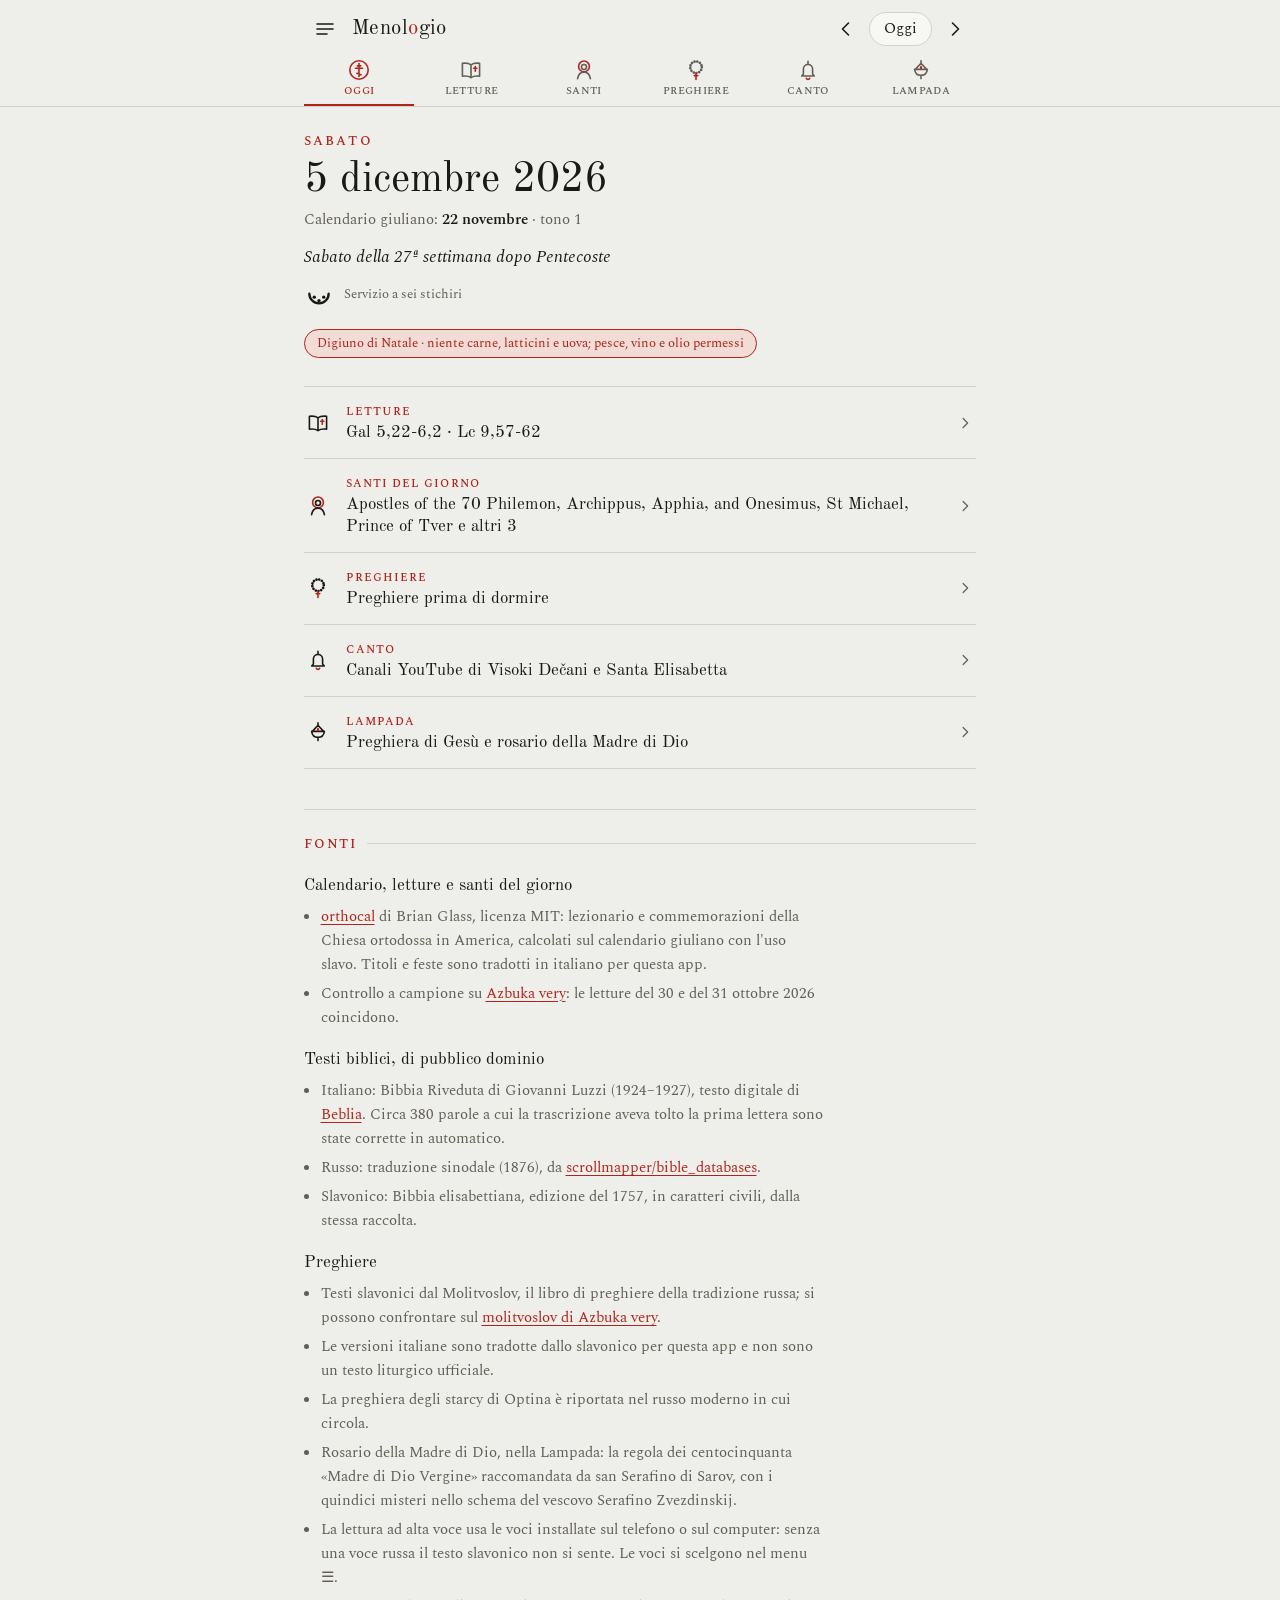
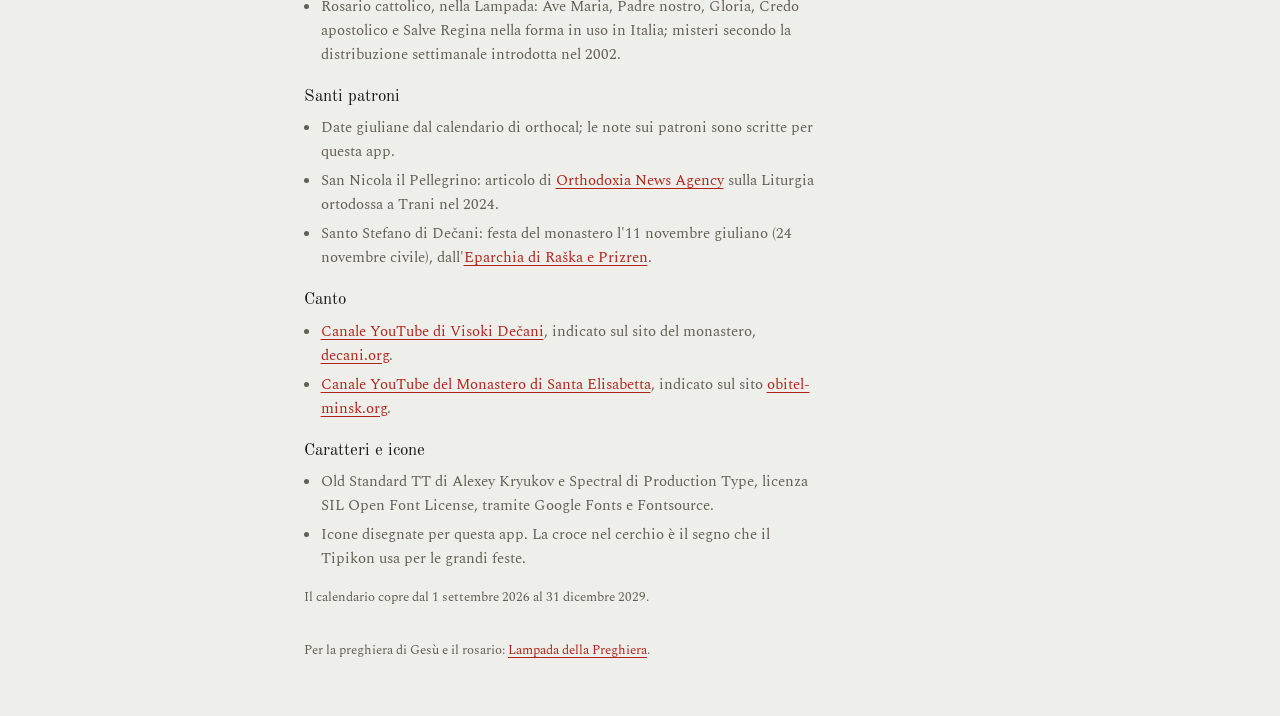
==== commit cca15170: "Rosario cattolico, preghiera a voce nella Lampada, scelta della voce di lettura Co-Authored-By: Clau" ====
--- a/index.html
+++ b/index.html
@@ -229,7 +229,11 @@
 .say .ic{width:20px;height:20px}
 .say.mini{padding:2px 8px 2px 6px;min-height:28px;font-size:var(--s-xs)}
 .say.mini .ic{width:16px;height:16px}
-html.no-tts .say{display:none}
+html.no-tts .say,html.no-tts .tts-only{display:none}
+.drawer-voice{display:flex;flex-direction:column;gap:10px;border-top:1px solid var(--rule);padding-top:16px}
+.vrow{display:flex;flex-direction:column;gap:4px;font-size:var(--s-sm)}
+.vrow select{border:1px solid var(--rule);border-radius:10px;background:var(--paper);padding:8px 10px;min-height:42px;max-width:100%}
+.vrow input[type=range]{accent-color:var(--rubric)}
 .rhead{display:flex;justify-content:space-between;align-items:flex-start;gap:10px}
 .player{position:fixed;left:0;right:0;bottom:0;z-index:7;display:flex;align-items:center;gap:8px;background:var(--ink);color:var(--paper);
   padding:8px max(16px,env(safe-area-inset-right,0px)) calc(8px + env(safe-area-inset-bottom,0px)) max(16px,env(safe-area-inset-left,0px))}
@@ -289,6 +293,14 @@
   <label class="drawer-date" for="pick"><span class="rlabel">vai a una data</span>
     <input type="date" id="pick"></label>
   <button class="btn solid" id="install-btn" hidden>Installa l'app</button>
+  <div class="drawer-voice tts-only">
+    <span class="rlabel">voce di lettura</span>
+    <label class="vrow" for="v-it"><span>Italiano</span><select id="v-it"></select></label>
+    <label class="vrow" for="v-ru"><span>Russo e slavonico</span><select id="v-ru"></select></label>
+    <label class="vrow" for="v-rate"><span>Velocità <b id="v-rate-n"></b></span><input type="range" id="v-rate" min="0.7" max="1.1" step="0.05"></label>
+    <button class="btn" id="v-test">Prova la voce</button>
+    <p class="note">Le voci più umane si chiamano «Natural», «Avanzata», «Premium» o «Google». Su iPhone: Impostazioni › Accessibilità › Contenuto letto › Voci. Su Android: impostazioni di sintesi vocale di Google.</p>
+  </div>
 </dialog>
 
 <dialog id="sheet" class="sheet" aria-labelledby="sheet-title">
@@ -390,7 +402,8 @@
       <li>Le versioni italiane sono tradotte dallo slavonico per questa app e non sono un testo liturgico ufficiale.</li>
       <li>La preghiera degli starcy di Optina è riportata nel russo moderno in cui circola.</li>
       <li>Rosario della Madre di Dio, nella Lampada: la regola dei centocinquanta «Madre di Dio Vergine» raccomandata da san Serafino di Sarov, con i quindici misteri nello schema del vescovo Serafino Zvezdinskij.</li>
-      <li>La lettura ad alta voce usa le voci installate sul telefono o sul computer: senza una voce russa il testo slavonico non si sente.</li>
+      <li>La lettura ad alta voce usa le voci installate sul telefono o sul computer: senza una voce russa il testo slavonico non si sente. Le voci si scelgono nel menu ☰.</li>
+      <li>Rosario cattolico, nella Lampada: Ave Maria, Padre nostro, Gloria, Credo apostolico e Salve Regina nella forma in uso in Italia; misteri secondo la distribuzione settimanale introdotta nel 2002.</li>
     </ul></div>
     <div class="src-group"><h3>Santi patroni</h3><ul>
       <li>Date giuliane dal calendario di orthocal; le note sui patroni sono scritte per questa app.</li>
@@ -412,7 +425,7 @@
   </footer>
 </main>
 
-<dialog id="lamp-dlg" aria-label="Lampada della Preghiera"><div class="dlg-bar"><button class="btn" id="lamp-close">‹ Menologio</button><span class="sc muted">lampada della preghiera</span></div><iframe id="lamp-frame" title="Lampada della Preghiera"></iframe></dialog>
+<dialog id="lamp-dlg" aria-label="Lampada della Preghiera"><div class="dlg-bar"><button class="btn" id="lamp-close">‹ Menologio</button><span class="sc muted">lampada della preghiera</span></div><iframe id="lamp-frame" title="Lampada della Preghiera" allow="microphone; autoplay"></iframe></dialog>
 <script>
 (function(){
 "use strict";
@@ -859,13 +872,25 @@
 const SPEECH = typeof window.speechSynthesis !== "undefined" && typeof window.SpeechSynthesisUtterance === "function";
 if (!SPEECH) document.documentElement.classList.add("no-tts");
 const TTS = {queue: [], playing: false, paused: false, token: 0, label: ""};
-function voiceFor(l){
-  try {
-    const p = l === "it" ? "it" : "ru";
-    const vs = speechSynthesis.getVoices().filter(v => (v.lang || "").toLowerCase().replace("_", "-").startsWith(p));
-    return vs.find(v => v.localService) || vs[0] || null;
-  } catch (e) { return null; }
-}
+// --- choosing the voice: the user's choice first, otherwise the most natural one on the device
+const VKEY = "men:voice";
+function vprefs(){ try { return Object.assign({it: "", ru: "", rate: 0.9}, JSON.parse(localStorage.getItem(VKEY) || "{}")); } catch (e) { return {it: "", ru: "", rate: 0.9}; } }
+function vsave(p){ try { localStorage.setItem(VKEY, JSON.stringify(p)); } catch (e) {} }
+function voicesFor(pre){
+  try { return speechSynthesis.getVoices().filter(v => (v.lang || "").toLowerCase().replace("_", "-").startsWith(pre)); } catch (e) { return []; }
+}
+const VGOOD = /natural|neural|enhanced|premium|avanzat|online|google|siri|wavenet|journey|studio/i;
+const VFEM = /alice|federica|elsa|isabella|paola|emma|chiara|bianca|carla|giorgia|serena|valentina|silvia|milena|katya|katerina|svetlana|dariya|daria|irina|alena|ekaterina|tatyana|yuliya|female|donna/i;
+function bestVoice(l, localOnly){
+  const pre = l === "it" ? "it" : "ru";
+  const vs = voicesFor(pre), pick = vprefs()[pre];
+  const chosen = vs.find(v => v.name === pick);
+  if (chosen && !(localOnly && !chosen.localService)) return chosen;
+  const pool = localOnly ? vs.filter(v => v.localService) : vs;
+  return pool.map(v => [(VGOOD.test(v.name) ? 4 : 0) + (VFEM.test(v.name) ? 2 : 0) + (v.localService ? 1 : 0), v])
+             .sort((a, b) => b[0] - a[0]).map(x => x[1])[0] || null;
+}
+function voiceFor(l){ return bestVoice(l, navigator.onLine === false); }
 function chunks(text){
   const parts = String(text).replace(/\s+/g, " ").match(/[^.!?;:]+[.!?;:»"]*\s*/g) || [text];
   const out = []; let acc = "";
@@ -891,7 +916,8 @@
   if (!SPEECH || !items.length) return;
   stopSpeech();
   const tok = ++TTS.token;
-  items.forEach(it => chunks(it.text).forEach(c => TTS.queue.push({text: c, lang: it.lang})));
+  // a breath between sentences and a longer one between prayers, as when someone reads aloud in church
+  items.forEach(it => { const cs = chunks(it.text); cs.forEach((c, i) => TTS.queue.push({text: c, lang: it.lang, pause: i === cs.length - 1 ? 900 : 380})); });
   TTS.playing = true; TTS.label = label;
   const langs = [...new Set(items.map(i => i.lang))];
   const missing = speechSynthesis.getVoices().length && langs.filter(l => !voiceFor(l));
@@ -900,13 +926,19 @@
     if (tok !== TTS.token) return;
     const it = TTS.queue.shift();
     if (!it) { TTS.playing = false; hidePlayer(); return; }
+    say(it, false);
+  };
+  const say = (it, localOnly) => {
     const u = new SpeechSynthesisUtterance(it.text);
     u.lang = it.lang === "it" ? "it-IT" : "ru-RU";
-    const v = voiceFor(it.lang); if (v) u.voice = v;
-    u.rate = it.lang === "it" ? 0.95 : 0.9;
-    u.onend = next;
+    const v = bestVoice(it.lang, localOnly || navigator.onLine === false); if (v) u.voice = v;
+    const rate = Number(vprefs().rate) || 0.9;
+    u.rate = it.lang === "it" ? rate : rate * 0.95;
+    u.pitch = 1;
+    u.onend = () => { if (tok === TTS.token) setTimeout(next, it.pause || 380); };
     u.onerror = e => {
       if (tok !== TTS.token || e.error === "interrupted" || e.error === "canceled") return;
+      if (v && !v.localService && !localOnly) { say(it, true); return; }   // an online voice failed: fall back to one on the device
       TTS.token++; TTS.queue = []; TTS.playing = false;
       $("pl-label").textContent = "Lettura non riuscita: sul dispositivo non c'è una voce per questa lingua.";
       $("pl-pause").hidden = true;
@@ -915,6 +947,30 @@
     speechSynthesis.speak(u);
   };
   next();
+}
+
+function fillVoiceSettings(){
+  if (!SPEECH) return;
+  const prefs = vprefs();
+  for (const pre of ["it", "ru"]) {
+    const sel = $("v-" + pre);
+    const vs = voicesFor(pre);
+    const auto = bestVoice(pre, false);
+    sel.innerHTML = `<option value="">Automatica${auto ? " · " + esc(auto.name) : ""}</option>` +
+      vs.map(v => `<option value="${esc(v.name)}">${esc(v.name)}${v.localService ? "" : " · online"}</option>`).join("");
+    sel.value = vs.some(v => v.name === prefs[pre]) ? prefs[pre] : "";
+  }
+  $("v-rate").value = prefs.rate; $("v-rate-n").textContent = "×" + Number(prefs.rate).toFixed(2);
+}
+function wireVoiceSettings(){
+  if (!SPEECH) return;
+  for (const pre of ["it", "ru"]) $("v-" + pre).onchange = () => { const p = vprefs(); p[pre] = $("v-" + pre).value; vsave(p); };
+  $("v-rate").oninput = () => { const p = vprefs(); p.rate = Number($("v-rate").value); vsave(p); $("v-rate-n").textContent = "×" + p.rate.toFixed(2); };
+  $("v-test").onclick = () => speak([
+    {text: "Signore Gesù Cristo, Figlio di Dio, abbi pietà di me peccatore.", lang: "it"},
+    {text: "Господи Иисусе Христе, Сыне Божий, помилуй мя грешнаго.", lang: "ru"}], "Prova della voce");
+  try { speechSynthesis.addEventListener("voiceschanged", fillVoiceSettings); } catch (e) {}
+  fillVoiceSettings();
 }
 function togglePause(){
   if (!TTS.playing) return;
@@ -1195,7 +1251,7 @@
 async function init(){
   buildNav();
   showView("oggi");
-  $("menu-btn").onclick = openDrawer;
+  $("menu-btn").onclick = () => { if (SPEECH) fillVoiceSettings(); openDrawer(); };
   $("drawer-close").onclick = closeDrawer;
   $("drawer").addEventListener("click", e => {
     const r = $("drawer").getBoundingClientRect();
@@ -1208,7 +1264,7 @@
   });
   $("pl-pause").onclick = togglePause;
   $("pl-stop").onclick = stopSpeech;
-  if (SPEECH) { try { speechSynthesis.getVoices(); speechSynthesis.onvoiceschanged = () => {}; } catch (e) {} }
+  if (SPEECH) { try { speechSynthesis.getVoices(); } catch (e) {} wireVoiceSettings(); }
   document.addEventListener("click", e => {
     if (!e.target.closest) return;
     if (sheetFromTap(e.target)) return;
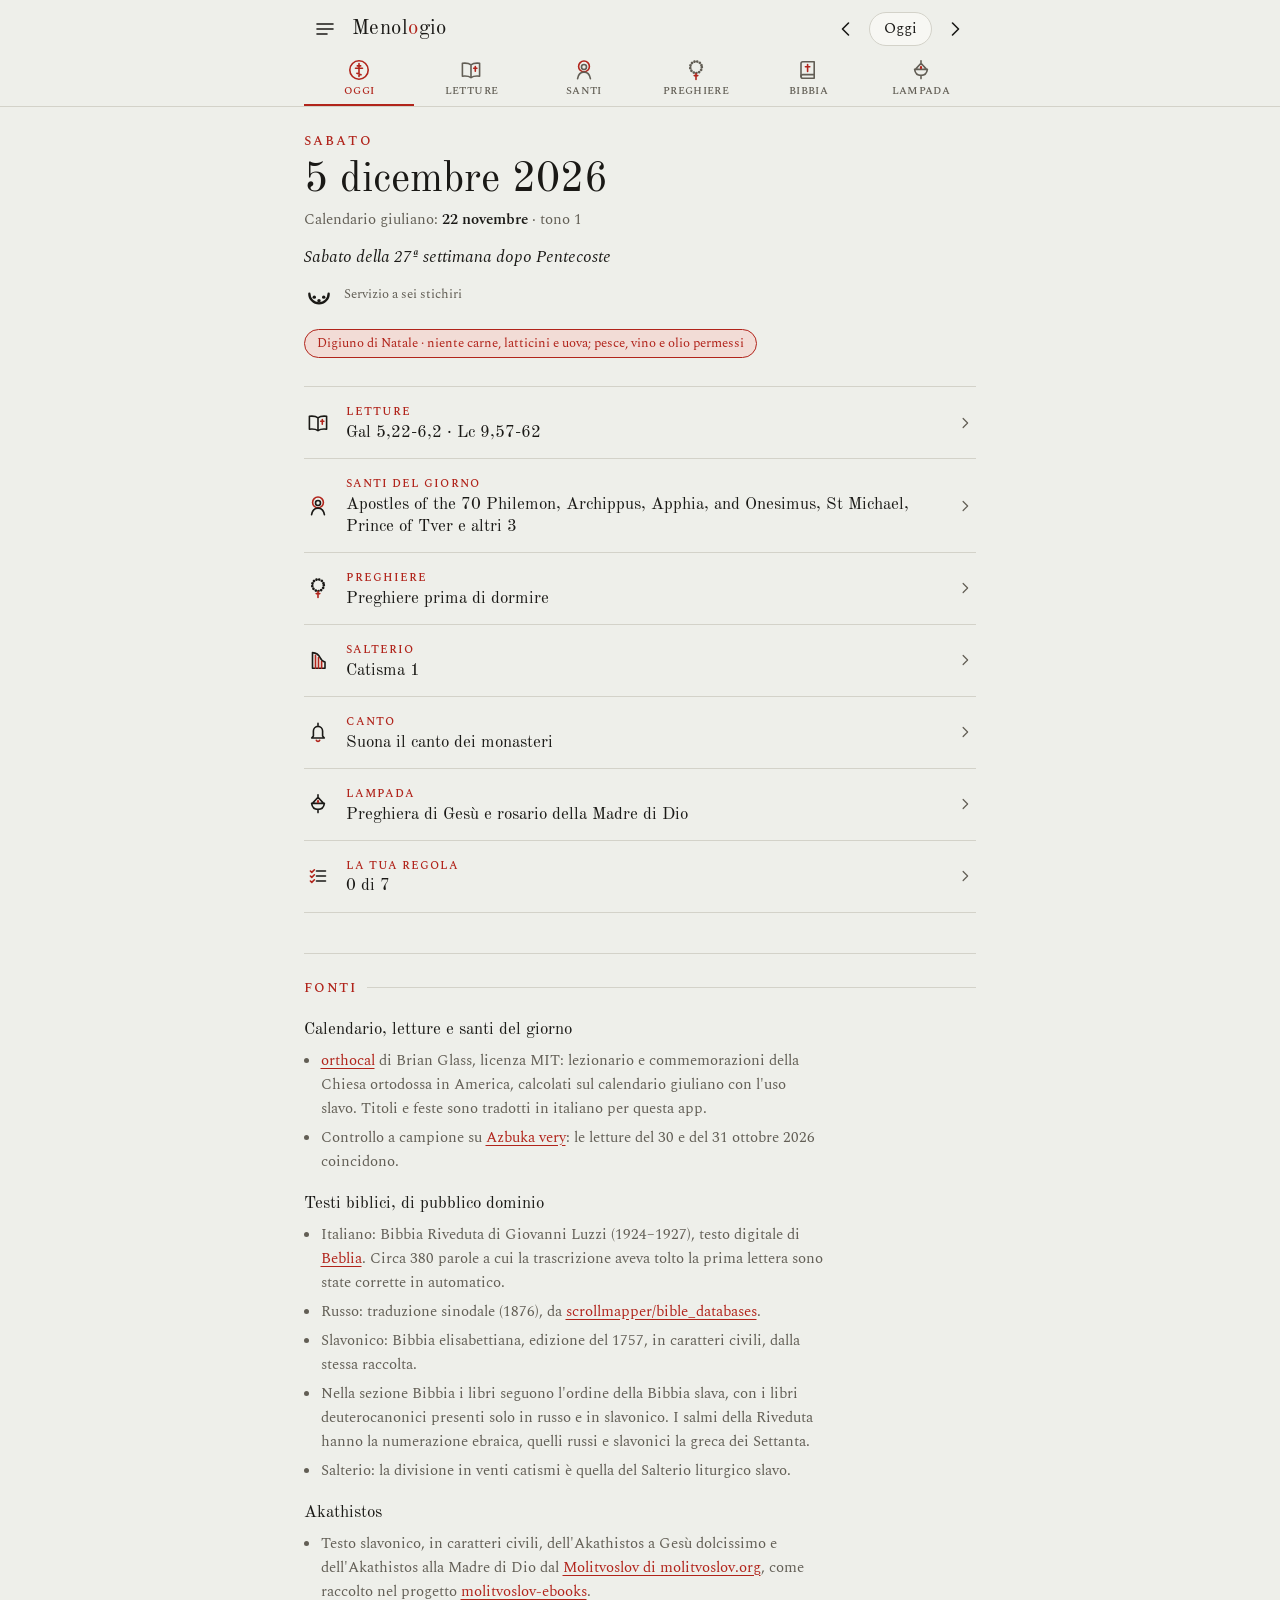
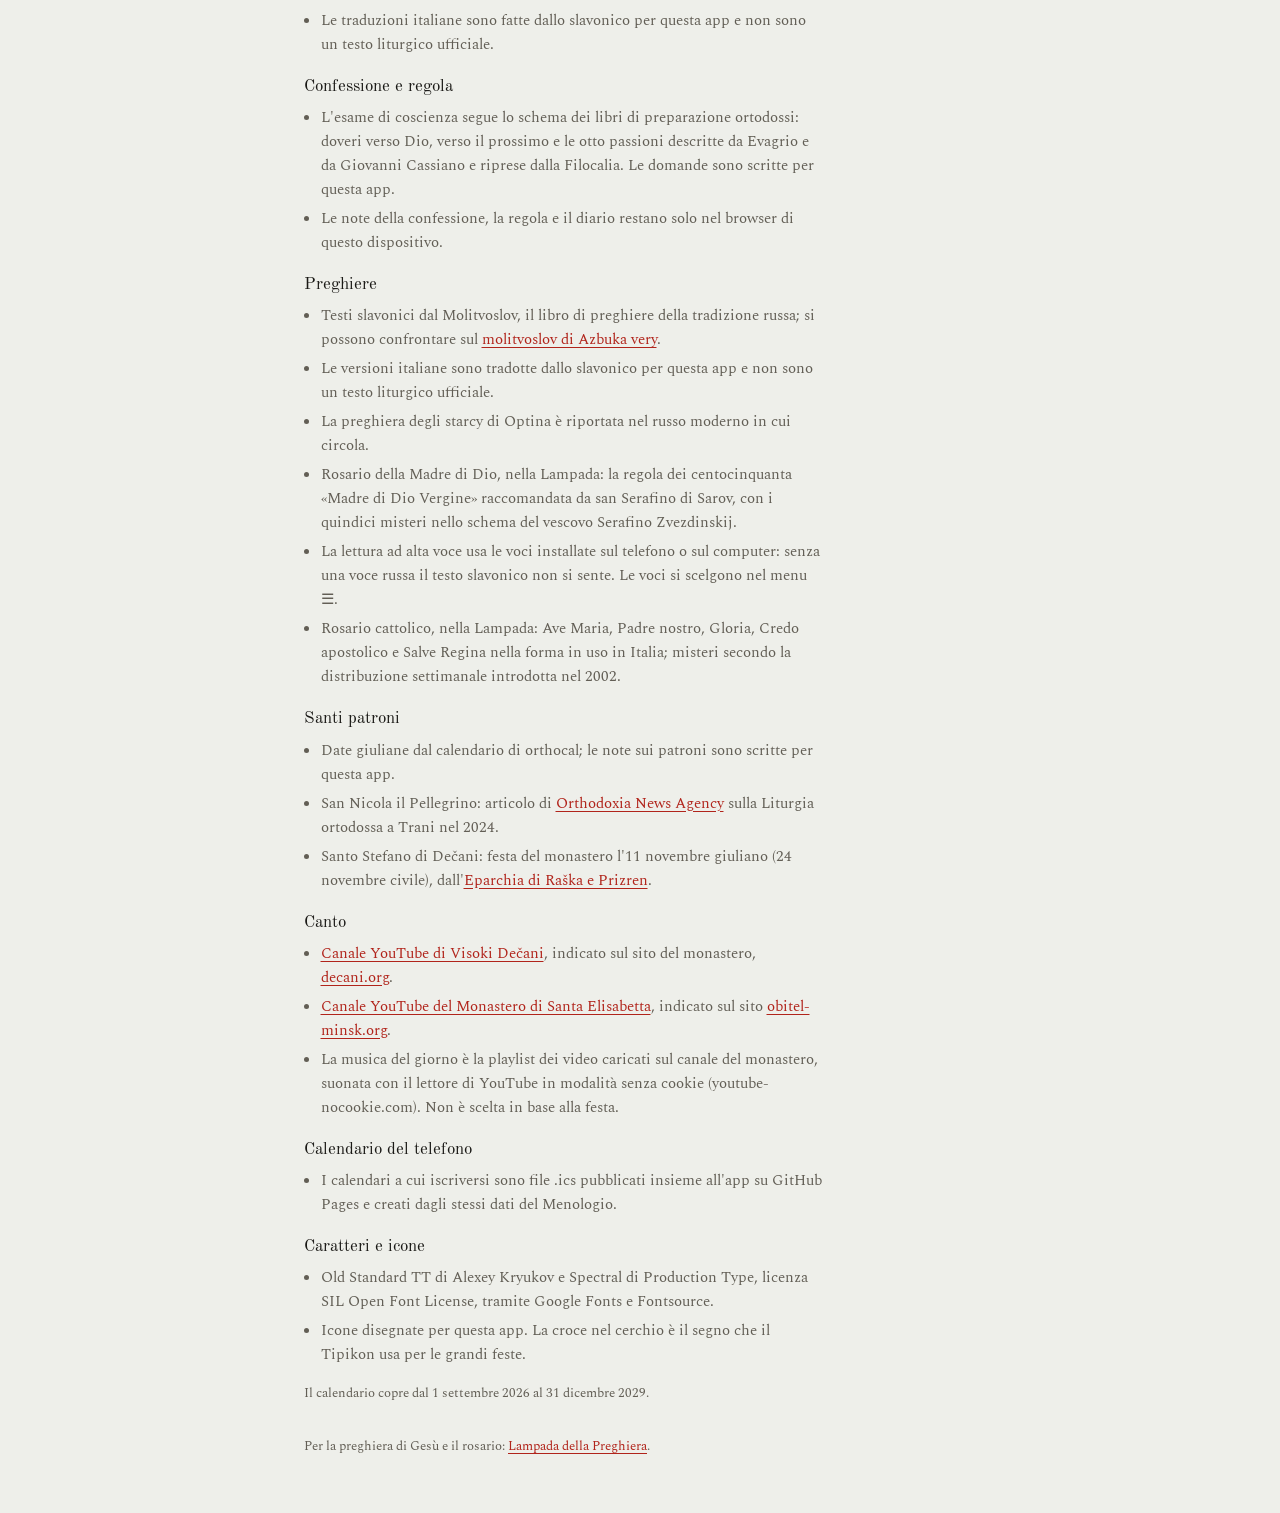
==== commit a54fe1c2: "Bibbia intera, Salterio, akathistos, mese, regola e diario, confessione, calendari per il telefono, " ====
--- a/index.html
+++ b/index.html
@@ -251,6 +251,127 @@
 .ytcard b{font-family:var(--f-display);font-weight:400;font-size:var(--s-lg);display:block;line-height:1.2}
 .ytcard small{color:var(--muted);font-size:var(--s-sm);display:block}
 .ytcard .ext{color:var(--rubric);font-size:1.2rem}
+
+/* drawer groups */
+.drawer-nav>.grp{display:block;width:auto;cursor:default;font-family:var(--f-sc);font-weight:500;text-transform:lowercase;letter-spacing:.1em;color:var(--muted);font-size:var(--s-xs);padding:14px 10px 2px}
+.drawer-nav>.grp:hover{background:none}
+.drawer-nav>.grp:first-child{padding-top:0}
+
+/* shared pieces of the new sections */
+.linkbtn{all:unset;cursor:pointer;color:var(--rubric);font-size:var(--s-sm);text-decoration:underline;text-decoration-color:var(--rubric-wash);text-underline-offset:3px}
+.linkbtn:focus-visible{outline:2px solid var(--rubric)}
+.btn.quiet{border-color:var(--rule);color:var(--ink)}
+.btn.quiet:hover{border-color:var(--muted);background:var(--leaf)}
+.btn:disabled{opacity:.5;cursor:default}
+.toolbar{display:flex;align-items:center;gap:10px;flex-wrap:wrap}
+.card{background:var(--leaf);border:1px solid var(--rule);border-radius:12px;padding:16px;display:flex;flex-direction:column;gap:8px}
+.card p{margin:0;max-width:62ch}
+.big{font-family:var(--f-display);font-size:var(--s-xl);line-height:1.15;margin:0;text-wrap:balance}
+.lead{margin:0;max-width:62ch}
+.stack{display:flex;flex-direction:column;gap:18px}
+input[type=search],input[type=text],input[type=time],input[type=url],.field select{border:1px solid var(--rule);border-radius:10px;background:var(--leaf);padding:8px 12px;min-height:44px;max-width:100%}
+
+/* bible */
+.goto{display:flex;gap:8px}
+.goto input{flex:1;min-width:0}
+.bookgrid{display:grid;grid-template-columns:repeat(auto-fill,minmax(9.5rem,1fr));gap:6px;margin-top:10px}
+.bookgrid button{border:1px solid var(--rule);background:var(--leaf);border-radius:10px;padding:8px 10px;text-align:left;cursor:pointer;line-height:1.25;min-height:46px}
+.bookgrid button:hover{border-color:var(--rubric)}
+.bookgrid button small{display:block;color:var(--muted);font-size:var(--s-xs)}
+.chgrid{display:grid;grid-template-columns:repeat(auto-fill,minmax(3rem,1fr));gap:6px}
+.chgrid button{border:1px solid var(--rule);background:var(--leaf);border-radius:10px;min-height:44px;cursor:pointer;font-variant-numeric:tabular-nums}
+.chgrid button:hover,.chgrid button[aria-current]{border-color:var(--rubric);color:var(--rubric)}
+.chgrid button.done{background:var(--rubric-wash);border-color:var(--rubric-wash)}
+.vhi{background:var(--rubric-wash);border-radius:4px;box-shadow:0 0 0 3px var(--rubric-wash)}
+.pager{display:flex;justify-content:space-between;gap:10px;border-top:1px solid var(--rule);padding-top:14px}
+.psalm + .psalm{margin-top:26px}
+.psalm h3{font-family:var(--f-display);font-weight:400;font-size:var(--s-lg);margin:0 0 6px}
+.psalm h3 small{font-family:var(--f-body);font-size:var(--s-xs);color:var(--muted);margin-left:8px}
+
+/* month */
+.mhead{display:flex;align-items:center;gap:4px}
+.mhead .big{flex:1;text-align:center}
+.mgrid{display:grid;grid-template-columns:repeat(7,minmax(0,1fr));gap:3px}
+.mgrid .wdh{font-family:var(--f-sc);font-size:var(--s-xs);color:var(--muted);text-align:center;text-transform:lowercase;padding-bottom:2px}
+.mgrid button{position:relative;min-height:54px;border:1px solid transparent;border-radius:8px;background:var(--leaf);cursor:pointer;display:flex;flex-direction:column;align-items:flex-start;padding:4px 5px;color:var(--ink);text-align:left;overflow:hidden}
+.mgrid button b{font-weight:600;font-size:var(--s-md);line-height:1.1;font-variant-numeric:tabular-nums}
+.mgrid button small{font-size:.68rem;color:var(--muted);line-height:1.1}
+.mgrid button.fast{background:var(--rubric-wash)}
+.mgrid button.strict{box-shadow:inset 0 -3px 0 var(--rubric)}
+.mgrid button.sun b,.mgrid button.gf b{color:var(--rubric)}
+.mgrid .mk{position:absolute;right:3px;top:3px;display:flex;gap:2px;align-items:center}
+.mgrid .mk .sign{width:15px;height:15px;margin:0}
+.mgrid .pt{width:7px;height:7px;border-radius:50%;background:var(--rubric);position:absolute;right:5px;bottom:7px}
+.mgrid button.today{border-color:var(--muted)}
+.mgrid button[aria-current]{border:2px solid var(--ink)}
+.mgrid button:disabled{opacity:.35;cursor:default}
+.legend{display:flex;flex-wrap:wrap;gap:6px 16px;font-size:var(--s-xs);color:var(--muted);align-items:center}
+.legend>span{display:inline-flex;gap:6px;align-items:center}
+.sw{width:14px;height:14px;border-radius:4px;background:var(--leaf);border:1px solid var(--rule);display:inline-block;flex:none}
+.sw.fast{background:var(--rubric-wash);border-color:var(--rubric-wash)}
+.sw.strict{background:var(--rubric-wash);border-color:var(--rubric-wash);box-shadow:inset 0 -3px 0 var(--rubric)}
+.sw.pt{width:8px;height:8px;border-radius:50%;background:var(--rubric);border:0}
+.legend .sign{width:16px;height:16px;margin:0}
+
+/* rule and confession: rows that tick */
+.checks{display:flex;flex-direction:column;border-top:1px solid var(--rule)}
+.check{display:grid;grid-template-columns:28px 1fr;gap:2px 12px;align-items:center;padding:12px 2px;border:0;border-bottom:1px solid var(--rule);background:none;text-align:left;cursor:pointer;width:100%;color:var(--ink);line-height:1.45}
+.check.q{align-items:start}
+.check.q .box{margin-top:2px}
+.box{width:24px;height:24px;border:1.6px solid var(--muted);border-radius:7px;display:grid;place-items:center;flex:none}
+[aria-pressed="true"] > .box{background:var(--rubric);border-color:var(--rubric)}
+[aria-pressed="true"] > .box::after{content:"";width:11px;height:6px;border-left:2px solid var(--leaf);border-bottom:2px solid var(--leaf);transform:translateY(-1px) rotate(-45deg)}
+.check b{font-weight:400;font-family:var(--f-display);font-size:var(--s-lg);line-height:1.25}
+.check small{grid-column:2;color:var(--muted);font-size:var(--s-xs)}
+.check .p{font-family:var(--f-sc);font-weight:500;letter-spacing:.06em;text-transform:lowercase;color:var(--rubric);font-size:var(--s-xs);display:block}
+.counter{display:flex;align-items:center;gap:8px;flex-wrap:wrap}
+.counter button{min-width:44px;height:44px;border-radius:999px;border:1px solid var(--rule);background:var(--leaf);cursor:pointer;padding:0 12px}
+.counter output{min-width:3ch;text-align:center;font-variant-numeric:tabular-nums;font-family:var(--f-display);font-size:var(--s-xl)}
+.heat{display:grid;grid-auto-flow:column;grid-template-rows:repeat(7,14px);grid-auto-columns:14px;gap:3px}
+.heat i{border-radius:3px;background:var(--rule);display:block}
+.heat i.l1,.heat i.l2,.heat i.l3,.heat i.l4{background:var(--rubric)}
+.heat i.l1{opacity:.3}.heat i.l2{opacity:.5}.heat i.l3{opacity:.75}
+.heat i.fut{background:transparent}
+.heat i.cur{outline:1.5px solid var(--ink);outline-offset:1px}
+.heatwrap{display:flex;gap:8px;align-items:flex-start;overflow-x:auto}
+.heatdays{display:grid;grid-template-rows:repeat(7,14px);gap:3px;font-size:.62rem;color:var(--muted);line-height:14px}
+.stats{display:flex;flex-wrap:wrap;gap:10px 26px}
+.stat b{display:block;font-family:var(--f-display);font-weight:400;font-size:var(--s-xl);line-height:1.1}
+.stat span{font-size:var(--s-xs);color:var(--muted)}
+.opts{display:flex;flex-direction:column;gap:8px}
+.opt{display:flex;gap:10px;align-items:flex-start;line-height:1.4}
+.opt input[type=checkbox]{width:20px;height:20px;accent-color:var(--rubric);margin:2px 0 0;flex:none}
+.danger{border-color:var(--muted);color:var(--muted)}
+.csec{display:flex;flex-direction:column;gap:10px}
+.csec h3{font-family:var(--f-display);font-weight:400;font-size:var(--s-xl);margin:0;line-height:1.2}
+
+/* akathistos */
+.akb{display:flex;flex-direction:column;gap:4px}
+.akb .kick{display:flex;gap:10px;align-items:baseline;flex-wrap:wrap}
+.akb .ptitle{font-family:var(--f-sc);letter-spacing:.08em;text-transform:lowercase;color:var(--rubric);font-size:var(--s-sm)}
+.akb.akpr{border-top:1px solid var(--rule);padding-top:18px}
+.akb .pt{margin:0;max-width:65ch}
+.akb .pt[lang="cu"]{font-family:var(--f-display);font-size:1.08em;line-height:1.55}
+.big small{font-family:var(--f-body);font-size:var(--s-xs);color:var(--muted);margin-left:8px;white-space:nowrap}
+.ak{display:flex;flex-direction:column;gap:24px;margin-top:6px}
+
+/* chant player */
+.playcard{display:grid;grid-template-columns:auto 1fr;gap:4px 16px;align-items:center}
+.playbtn{width:64px;height:64px;border-radius:50%;border:0;background:var(--rubric);color:var(--leaf);display:grid;place-items:center;cursor:pointer;text-decoration:none;flex:none}
+.playbtn .ic{width:30px;height:30px;stroke:var(--leaf)}
+.playbtn .ic path{fill:var(--leaf)}
+.playbox{position:relative;width:100%;aspect-ratio:16/9;border-radius:12px;overflow:hidden;background:#000}
+.playbox iframe{position:absolute;inset:0;width:100%;height:100%;border:0}
+.houses{display:flex;gap:6px;flex-wrap:wrap}
+.houses .btn[aria-pressed="true"],.houses .btn[aria-pressed="true"]:hover{background:var(--ink);color:var(--paper);border-color:var(--ink)}
+a.btn{text-decoration:none;display:inline-flex;align-items:center}
+.btn.sm{padding:6px 14px;min-height:40px;font-size:var(--s-sm)}
+
+/* phone calendar */
+.field{display:flex;flex-direction:column;gap:4px;font-size:var(--s-sm)}
+.inline{display:flex;gap:10px;flex-wrap:wrap;align-items:center;margin-left:30px;font-size:var(--s-sm)}
+.copyrow{display:flex;gap:8px;align-items:center}
+.copyrow input{flex:1;min-width:0;font-size:var(--s-xs);color:var(--muted)}
 @media (max-width:480px){
   .date{font-size:2.1rem}
   .feast{font-size:1.45rem}
@@ -377,13 +498,77 @@
     <div id="prayers" role="tabpanel"></div>
   </section>
 
+  <section class="view" id="v-salterio" data-view="salterio" aria-labelledby="h-psalter" hidden>
+    <div class="readhead">
+      <h2 id="h-psalter" style="flex:1">salterio</h2>
+      <div class="lang" role="group" aria-label="Lingua del testo">
+        <button data-lang="it" aria-pressed="true" title="Italiano, Riveduta 1927">IT</button>
+        <button data-lang="ru" aria-pressed="false" title="Русский, Синодальный перевод">RU</button>
+        <button data-lang="cu" aria-pressed="false" title="Церковнославянский, Елизаветинская Библия">ЦСЯ</button>
+      </div>
+    </div>
+    <div id="psalter" class="stack"></div>
+  </section>
+
+  <section class="view" id="v-akathistos" data-view="akathistos" aria-labelledby="h-ak" hidden>
+    <h2 id="h-ak">akathistos</h2>
+    <div class="ptools" style="margin-top:0">
+      <div class="tabs" role="tablist" aria-label="Quale akathistos">
+        <button role="tab" data-ak="gesu" aria-selected="false">a gesù dolcissimo</button>
+        <button role="tab" data-ak="madre" aria-selected="false">alla madre di dio</button>
+      </div>
+      <div class="lang" role="group" aria-label="Lingua dell'akathistos">
+        <button data-alang="it" aria-pressed="true" title="Italiano">IT</button>
+        <button data-alang="cu" aria-pressed="false" title="Церковнославянский">ЦСЯ</button>
+        <button data-alang="both" aria-pressed="false" title="Italiano e slavonico affiancati">IT + ЦСЯ</button>
+      </div>
+    </div>
+    <div class="toolbar"><button class="say" data-say="akathist"><span data-icon="speaker"></span><span>Ascolta</span></button>
+      <button class="linkbtn" data-view="preghiere">Prima si dicono le preghiere iniziali ›</button></div>
+    <div id="akathist"></div>
+  </section>
+
+  <section class="view" id="v-bibbia" data-view="bibbia" aria-labelledby="h-bible" hidden>
+    <div class="readhead">
+      <h2 id="h-bible" style="flex:1">bibbia</h2>
+      <div class="lang" role="group" aria-label="Lingua del testo">
+        <button data-lang="it" aria-pressed="true" title="Italiano, Riveduta 1927">IT</button>
+        <button data-lang="ru" aria-pressed="false" title="Русский, Синодальный перевод">RU</button>
+        <button data-lang="cu" aria-pressed="false" title="Церковнославянский, Елизаветинская Библия">ЦСЯ</button>
+      </div>
+    </div>
+    <div id="bible" class="stack"><p class="loading">Apro la Bibbia</p></div>
+  </section>
+
+  <section class="view" id="v-mese" data-view="mese" aria-labelledby="h-month" hidden>
+    <h2 id="h-month">mese</h2>
+    <div id="month" class="stack"></div>
+  </section>
+
+  <section class="view" id="v-regola" data-view="regola" aria-labelledby="h-rule" hidden>
+    <h2 id="h-rule">regola e diario</h2>
+    <div id="regola" class="stack"></div>
+  </section>
+
+  <section class="view" id="v-confessione" data-view="confessione" aria-labelledby="h-conf" hidden>
+    <h2 id="h-conf">preparazione alla confessione</h2>
+    <div id="conf" class="stack"></div>
+  </section>
+
+  <section class="view" id="v-calendario" data-view="calendario" aria-labelledby="h-ical" hidden>
+    <h2 id="h-ical">calendario del telefono</h2>
+    <div id="ical" class="stack"></div>
+  </section>
+
   <section class="view" id="v-canto" data-view="canto" aria-labelledby="h-chant" hidden>
     <h2 id="h-chant">canto</h2>
+    <div id="canto" class="stack"></div>
+    <div class="rlabel" style="margin-top:8px">i canali dei monasteri</div>
     <div class="yt">
       <a class="ytcard" href="https://www.youtube.com/channel/UCihifZr5enkEMgQPVGhILvw" target="_blank" rel="noopener"><span data-icon="canto"></span><span><span class="house">Visoki Dečani</span><b>Canale YouTube del monastero</b><small>I monaci serbi di Dečani, in Kosovo</small></span><span class="ext" aria-hidden="true">↗</span></a>
       <a class="ytcard" href="https://www.youtube.com/channel/UC5PuZogASDicF0C0cmavfpw" target="_blank" rel="noopener"><span data-icon="canto"></span><span><span class="house">Santa Elisabetta, Minsk</span><b>Canale YouTube del monastero</b><small>Il coro monastico e il coro festivo</small></span><span class="ext" aria-hidden="true">↗</span></a>
     </div>
-    <p class="note">Si aprono nell'app YouTube o nel browser e richiedono la connessione.</p>
+    <p class="note">Si aprono nell'app YouTube o nel browser.</p>
   </section>
 
   <footer class="sources" id="fonti" aria-labelledby="h-fonti">
@@ -396,6 +581,16 @@
       <li>Italiano: Bibbia Riveduta di Giovanni Luzzi (1924–1927), testo digitale di <a href="https://github.com/Beblia/Holy-Bible-XML-Format" target="_blank" rel="noopener">Beblia</a>. Circa 380 parole a cui la trascrizione aveva tolto la prima lettera sono state corrette in automatico.</li>
       <li>Russo: traduzione sinodale (1876), da <a href="https://github.com/scrollmapper/bible_databases" target="_blank" rel="noopener">scrollmapper/bible_databases</a>.</li>
       <li>Slavonico: Bibbia elisabettiana, edizione del 1757, in caratteri civili, dalla stessa raccolta.</li>
+      <li>Nella sezione Bibbia i libri seguono l'ordine della Bibbia slava, con i libri deuterocanonici presenti solo in russo e in slavonico. I salmi della Riveduta hanno la numerazione ebraica, quelli russi e slavonici la greca dei Settanta.</li>
+      <li>Salterio: la divisione in venti catismi è quella del Salterio liturgico slavo.</li>
+    </ul></div>
+    <div class="src-group"><h3>Akathistos</h3><ul>
+      <li>Testo slavonico, in caratteri civili, dell'Akathistos a Gesù dolcissimo e dell'Akathistos alla Madre di Dio dal <a href="https://www.molitvoslov.org/" target="_blank" rel="noopener">Molitvoslov di molitvoslov.org</a>, come raccolto nel progetto <a href="https://github.com/m4j/molitvoslov-ebooks" target="_blank" rel="noopener">molitvoslov-ebooks</a>.</li>
+      <li>Le traduzioni italiane sono fatte dallo slavonico per questa app e non sono un testo liturgico ufficiale.</li>
+    </ul></div>
+    <div class="src-group"><h3>Confessione e regola</h3><ul>
+      <li>L'esame di coscienza segue lo schema dei libri di preparazione ortodossi: doveri verso Dio, verso il prossimo e le otto passioni descritte da Evagrio e da Giovanni Cassiano e riprese dalla Filocalia. Le domande sono scritte per questa app.</li>
+      <li>Le note della confessione, la regola e il diario restano solo nel browser di questo dispositivo.</li>
     </ul></div>
     <div class="src-group"><h3>Preghiere</h3><ul>
       <li>Testi slavonici dal Molitvoslov, il libro di preghiere della tradizione russa; si possono confrontare sul <a href="https://azbyka.ru/molitvoslov/" target="_blank" rel="noopener">molitvoslov di Azbuka very</a>.</li>
@@ -413,6 +608,10 @@
     <div class="src-group"><h3>Canto</h3><ul>
       <li><a href="https://www.youtube.com/channel/UCihifZr5enkEMgQPVGhILvw" target="_blank" rel="noopener">Canale YouTube di Visoki Dečani</a>, indicato sul sito del monastero, <a href="https://www.decani.org/en/" target="_blank" rel="noopener">decani.org</a>.</li>
       <li><a href="https://www.youtube.com/channel/UC5PuZogASDicF0C0cmavfpw" target="_blank" rel="noopener">Canale YouTube del Monastero di Santa Elisabetta</a>, indicato sul sito <a href="https://obitel-minsk.org/choirs" target="_blank" rel="noopener">obitel-minsk.org</a>.</li>
+      <li>La musica del giorno è la playlist dei video caricati sul canale del monastero, suonata con il lettore di YouTube in modalità senza cookie (youtube-nocookie.com). Non è scelta in base alla festa.</li>
+    </ul></div>
+    <div class="src-group"><h3>Calendario del telefono</h3><ul>
+      <li>I calendari a cui iscriversi sono file .ics pubblicati insieme all'app su GitHub Pages e creati dagli stessi dati del Menologio.</li>
     </ul></div>
     <div class="src-group"><h3>Caratteri e icone</h3><ul>
       <li>Old Standard TT di Alexey Kryukov e Spectral di Production Type, licenza SIL Open Font License, tramite Google Fonts e Fontsource.</li>
@@ -677,19 +876,44 @@
   // a hanging icon lamp with its flame
   lampada: '<path d="M12 2.8v2.4M12 5.2 6.4 11.4M12 5.2l5.6 6.2M5.6 11.4h12.8c-.5 3.7-3 6-6.4 6s-5.9-2.3-6.4-6zM12 17.4v3.2"/><path class="fill" d="M12 7.4c1.5 1.5 1.7 2.8 0 4-1.7-1.2-1.5-2.5 0-4z"/>',
   // a leaf with lines, for the sources
-  fonti: '<path d="M6.5 3.8h9.2l3 3v13.4H6.5zM15.7 3.8v3h3"/><path class="acc" d="M9.2 11h6.6M9.2 14h6.6M9.2 17h4"/>'
+  fonti: '<path d="M6.5 3.8h9.2l3 3v13.4H6.5zM15.7 3.8v3h3"/><path class="acc" d="M9.2 11h6.6M9.2 14h6.6M9.2 17h4"/>',
+  // a closed Bible with the cross on the cover
+  bibbia: '<path d="M6.8 3.8h11.4v16.4H6.8A1.8 1.8 0 0 1 5 18.4V5.6a1.8 1.8 0 0 1 1.8-1.8z"/><path d="M5 18.4a1.8 1.8 0 0 1 1.8-1.8h11.4"/><path class="acc" d="M11.6 6.6v6.8M9.4 8.8h4.4"/>',
+  // David's harp, for the Psalter
+  salterio: '<path d="M6.5 20.2V4.6c3.8.2 6.3 2.2 7.6 5 1.2 2.6 2.8 4 4.9 4.4v6.2z"/><path class="acc" d="M9.5 7.2v13M12.5 9.6v10.6M15.6 13.6v6.6"/>',
+  // the star on the Mother of God's veil
+  akathistos: '<circle cx="12" cy="12" r="2.6"/><path class="acc" d="M12 3.2v4.4M12 16.4v4.4M3.2 12h4.4M16.4 12h4.4M5.8 5.8l3 3M15.2 15.2l3 3M18.2 5.8l-3 3M8.8 15.2l-3 3"/>',
+  // a month on a wall calendar
+  mese: '<rect x="4" y="5.5" width="16" height="14.5" rx="2"/><path d="M4 9.8h16M8.5 3.5v4M15.5 3.5v4"/><path class="acc" d="M7.6 13.4h1.2M11.4 13.4h1.2M15.2 13.4h1.2M7.6 16.8h1.2M11.4 16.8h1.2"/>',
+  // a rule ticked off line by line
+  regola: '<path d="M10.5 7h9M10.5 12h9M10.5 17h9"/><path class="acc" d="M4.4 7l1.4 1.4L8.4 5.8M4.4 12l1.4 1.4 2.6-2.6M4.4 17l1.4 1.4 2.6-2.6"/>',
+  // the lectern with Gospel and cross, before which one confesses
+  confessione: '<path d="M7.2 20.4 9 12.6M16.8 20.4 15 12.6M5 12.6h14M8.4 12.6l.6-2.8h6l.6 2.8"/><path class="acc" d="M12 3.4v4.8M10.2 5.2h3.6"/>',
+  // a phone with a bell
+  calendario: '<rect x="7" y="2.8" width="10" height="18.4" rx="2.2"/><path d="M10.6 18.2h2.8"/><path class="acc" d="M12 7.2a2.4 2.4 0 0 1 2.4 2.4v2l1 1.4H8.6l1-1.4v-2A2.4 2.4 0 0 1 12 7.2zM11 14.6a1 1 0 0 0 2 0"/>',
+  download: '<path d="M12 4v11M7.5 10.5 12 15l4.5-4.5M5 19.5h14"/>',
+  copy: '<rect x="8.5" y="8.5" width="11" height="11" rx="2"/><path d="M15.5 8.5V6.3a1.8 1.8 0 0 0-1.8-1.8H6.3a1.8 1.8 0 0 0-1.8 1.8v7.4a1.8 1.8 0 0 0 1.8 1.8h2.2"/>'
 };
 function icon(name){ return `<svg class="ic" viewBox="0 0 24 24" aria-hidden="true">${ICON[name]}</svg>`; }
 
 const LAMP_URL = "#lampada";
+// tab: shown as an icon in the app bar; day: the view depends on the chosen day, so the day line stays on top
 const VIEWS = [
-  {id: "oggi", label: "Oggi", desc: "Data, festa, digiuno e il giorno in breve"},
-  {id: "letture", label: "Letture", desc: "Apostolo e Vangelo in italiano, russo e slavonico"},
-  {id: "santi", label: "Santi", desc: "I santi del giorno e i tuoi patroni"},
-  {id: "preghiere", label: "Preghiere", desc: "Mattino, lavoro, pasti, sera, prima di dormire"},
-  {id: "canto", label: "Canto", desc: "Visoki Dečani e Santa Elisabetta"},
-  {id: "lampada", label: "Lampada", desc: "Preghiera di Gesù e rosario della Madre di Dio", href: LAMP_URL}
+  {id: "oggi", label: "Oggi", desc: "Data, festa, digiuno e il giorno in breve", tab: 1, grp: "il giorno"},
+  {id: "letture", label: "Letture", desc: "Apostolo e Vangelo in italiano, russo e slavonico", tab: 1, day: 1},
+  {id: "santi", label: "Santi", desc: "I santi del giorno e i tuoi patroni", tab: 1, day: 1},
+  {id: "mese", label: "Mese", desc: "Digiuni, grandi feste e patroni del mese"},
+  {id: "preghiere", label: "Preghiere", desc: "Mattino, lavoro, pasti, sera, prima di dormire", tab: 1, day: 1, grp: "pregare"},
+  {id: "salterio", label: "Salterio", desc: "Il catisma del giorno, in italiano e in slavonico", day: 1},
+  {id: "akathistos", label: "Akathistos", desc: "A Gesù dolcissimo e alla Madre di Dio, da leggere o ascoltare"},
+  {id: "lampada", label: "Lampada", desc: "Preghiera di Gesù e rosario della Madre di Dio", href: LAMP_URL, tab: 1},
+  {id: "canto", label: "Canto", desc: "La musica dei monasteri, qui nell'app"},
+  {id: "bibbia", label: "Bibbia", desc: "Tutta la Scrittura, con i libri della Bibbia slava", tab: 1, grp: "scrittura"},
+  {id: "regola", label: "Regola e diario", desc: "La tua regola di ogni giorno e la costanza nel tempo", day: 1, grp: "il tuo cammino"},
+  {id: "confessione", label: "Confessione", desc: "Esame di coscienza ortodosso, note private"},
+  {id: "calendario", label: "Calendario del telefono", desc: "Avvisi dei giorni di digiuno, feste e preghiere"}
 ];
+const TABS = ["oggi", "letture", "santi", "preghiere", "bibbia", "lampada"];
 let view = "oggi";
 
 function navItem(v, long){
@@ -698,20 +922,36 @@
 }
 
 function buildNav(){
-  $("viewtabs").innerHTML = VIEWS.map(v => navItem(v, false)).join("");
-  $("drawer-nav").innerHTML = VIEWS.map(v => navItem(v, true)).join("") +
-    `<button data-sources>${icon("fonti")}<span><b>Fonti</b><small>Da dove arriva ogni contenuto</small></span></button>`;
+  $("viewtabs").innerHTML = TABS.map(id => navItem(VIEWS.find(v => v.id === id), false)).join("");
+  $("drawer-nav").innerHTML = VIEWS.map(v => (v.grp ? `<div class="grp" aria-hidden="true">${v.grp}</div>` : "") + navItem(v, true)).join("") +
+    `<div class="grp" aria-hidden="true">altro</div><button data-sources>${icon("fonti")}<span><b>Fonti</b><small>Da dove arriva ogni contenuto</small></span></button>`;
   document.querySelectorAll("[data-icon]").forEach(el => { el.innerHTML = icon(el.dataset.icon); });
 }
 
 function showView(v){
+  if (v !== view) stopEmbeds();
   view = v;
+  const meta = VIEWS.find(x => x.id === v) || {};
   document.querySelectorAll("section.view").forEach(s => { s.hidden = s.dataset.view !== v; });
   document.querySelectorAll("#viewtabs [data-view], #drawer-nav [data-view]").forEach(b => {
     if (b.dataset.view === v) b.setAttribute("aria-current", "page"); else b.removeAttribute("aria-current");
   });
-  $("dayline").hidden = v === "oggi";
+  $("dayline").hidden = !meta.day;
+  renderView(v);
   window.scrollTo(0, 0);
+}
+// the sections that are drawn only when they are opened
+function renderView(v){
+  try {
+    if (v === "bibbia") renderBible();
+    else if (v === "salterio") renderPsalter();
+    else if (v === "akathistos") renderAkathist();
+    else if (v === "mese") renderMonth();
+    else if (v === "regola") renderRegola();
+    else if (v === "confessione") renderConf();
+    else if (v === "calendario") renderCalView();
+    else if (v === "canto") renderCanto();
+  } catch (e) { console.error(e); }
 }
 
 function openDrawer(){ const d = $("drawer"); if (d.showModal) d.showModal(); else d.setAttribute("open", ""); }
@@ -742,12 +982,16 @@
   if (!saints) saints = "Nessuna commemorazione";
   const slot = slotNow();
   const row = (v, k, val, attrs) => `<button data-view="${v}"${attrs || ""}>${icon(v)}<span><span class="k">${k}</span><span class="v">${esc(val)}</span></span><span class="go">${icon("go")}</span></button>`;
+  const ks = kstate(), kd = ks.log[cur];
+  const rg = regolaScore(cur);
   $("summary").innerHTML =
     row("letture", "letture", refs) +
     row("santi", mine.length ? "i tuoi santi oggi" : "santi del giorno", saints) +
     row("preghiere", "preghiere", SLOT_LABEL[slot], ` data-slot="${slot}"`) +
-    row("canto", "canto", "Canali YouTube di Visoki Dečani e Santa Elisabetta") +
-    `<a href="${LAMP_URL}" target="_blank" rel="noopener">${icon("lampada")}<span><span class="k">lampada</span><span class="v">Preghiera di Gesù e rosario della Madre di Dio</span></span><span class="go">${icon("go")}</span></a>`;
+    row("salterio", "salterio", kd ? `Catisma ${kd}, letto` : `Catisma ${ks.next}`) +
+    row("canto", "canto", "Suona il canto dei monasteri", ` data-play="1"`) +
+    `<a href="${LAMP_URL}" target="_blank" rel="noopener">${icon("lampada")}<span><span class="k">lampada</span><span class="v">Preghiera di Gesù e rosario della Madre di Dio</span></span><span class="go">${icon("go")}</span></a>` +
+    row("regola", "la tua regola", rg.total ? `${rg.done} di ${rg.total}` + (rg.done === rg.total ? ", compiuta" : "") : "Scegli le voci della tua regola");
 }
 
 
@@ -1047,12 +1291,17 @@
   }
   const [fl, fd] = day.fs;
   $("chips").innerHTML = `<span class="chip ${fd && fl !== "Senza digiuno" ? "fast" : ""}">${esc(fl)}${fd ? " · " + esc(fd) : ""}</span>`;
+  // the evening before a fast day, a word of warning
+  const tom = CAL.d[addDays(cur, 1)];
+  if (tom && isFast(tom) && !(isFast(day) && day.fs[1] === tom.fs[1]))
+    $("chips").insertAdjacentHTML("beforeend", `<span class="chip fast">Domani: ${esc(tom.fs[0].toLowerCase())} · ${esc(fastShort(tom.fs[1]))}</span>`);
   renderDayline(day);
   renderPrayers(day);
   renderReadings(day);
   renderSaints(day);
   renderUpcoming();
   renderSummary(day);
+  if (["salterio", "mese", "regola"].includes(view)) renderView(view);
 }
 
 function fmtShort(k){ const d = parseKey(k); return d.getUTCDate()+" "+MONTHS[d.getUTCMonth()]+" "+d.getUTCFullYear(); }
@@ -1079,7 +1328,8 @@
     prevCh = ch;
   });
   const part = m.part.includes(lang) ? `<p class="note">Il testo in questa traduzione è incompleto.</p>` : "";
-  return `<p class="text first" lang="${lang}">${html.trim()}</p>${part}`;
+  const whole = m.book && m.book !== "OT" && m.book !== "S3Y" ? `<div><button class="linkbtn" data-bible="${m.book}.${rows[0][0]}">Leggi il capitolo intero nella Bibbia ›</button></div>` : "";
+  return `<p class="text first" lang="${lang}">${html.trim()}</p>${part}${whole}`;
 }
 
 function renderReadings(day){
@@ -1204,6 +1454,565 @@
   }
 }
 
+/* ---------- fasting, for the month, the rule and the phone calendar ---------- */
+function isFast(day){ return !!day && !/^(Nessun|Senza) digiuno$/.test(day.fs[0]); }
+function noOil(r){ return /olio/.test(r) && !/olio permess/.test(r); }
+function fastShort(r){
+  if (/^digiuno stretto/.test(r)) return "digiuno stretto";
+  if (/pesce, vino e olio permessi/.test(r)) return "pesce permesso";
+  if (/vino e olio permessi/.test(r)) return "olio e vino permessi";
+  if (/vino permesso/.test(r)) return "senza olio, vino permesso";
+  if (noOil(r)) return "senza olio";
+  return r;
+}
+function fastName(s, prep){   // "il digiuno di Natale", "della Grande Quaresima"
+  const g = s.startsWith("Grande");
+  const t = g ? s : s[0].toLowerCase() + s.slice(1);
+  return (prep === "di" ? (g ? "della " : "del ") : (g ? "la " : "il ")) + t;
+}
+
+/* ---------- the Bible: 78 books in the order of the Slavonic Bible, IT / RU / ЦСЯ ---------- */
+const BIBLE_ONLINE = "https://ndassistip-sketch.github.io/menologio/bible/";
+let BIX = null, bpos = null, bTok = 0;          // bpos: {c, ch, v} open in the reader; null shows the list of books
+const BOOKS = {}, BLOAD = {};
+function bmeta(c){ return BIX && BIX.find(b => b.c === c); }
+async function bibleIndex(){
+  if (BIX) return BIX;
+  const el = document.getElementById("bible-index");
+  BIX = el ? JSON.parse(el.textContent) : await fetch("bible/index.json").then(r => { if (!r.ok) throw new Error(r.status); return r.json(); });
+  return BIX;
+}
+// the one-file edition carries each book gzipped; the browser unpacks it when the book is opened
+async function gunzipJSON(b64){
+  const bin = Uint8Array.from(atob(b64), c => c.charCodeAt(0));
+  const stream = new Blob([bin]).stream().pipeThrough(new DecompressionStream("gzip"));
+  return JSON.parse(await new Response(stream).text());
+}
+function getBook(code){
+  if (BOOKS[code]) return Promise.resolve(BOOKS[code]);
+  if (BLOAD[code]) return BLOAD[code];
+  const el = document.getElementById("bible-" + code);
+  const url = (el && typeof DecompressionStream === "undefined" ? BIBLE_ONLINE : "bible/") + code + ".json";
+  const p = el && typeof DecompressionStream !== "undefined" ? gunzipJSON(el.textContent.trim())
+          : fetch(url).then(r => { if (!r.ok) throw new Error(r.status); return r.json(); });
+  BLOAD[code] = p.then(j => (BOOKS[code] = j)).catch(e => { BLOAD[code] = null; throw e; });
+  return BLOAD[code];
+}
+// Psalms: the Riveduta numbers them as the Hebrew text, the Synodal and Slavonic Bibles as the Septuagint
+function lxxToHeb(n){
+  if (n <= 8) return [n];
+  if (n === 9) return [9, 10];
+  if (n <= 112) return [n + 1];
+  if (n === 113) return [114, 115];
+  if (n <= 115) return [116];
+  if (n <= 145) return [n + 1];
+  if (n <= 147) return [147];
+  if (n <= 150) return [n];
+  return [];
+}
+function hebToLxx(n){
+  if (n <= 8) return [n];
+  if (n <= 10) return [9];
+  if (n <= 113) return [n - 1];
+  if (n <= 115) return [113];
+  if (n === 116) return [114, 115];
+  if (n <= 146) return [n - 1];
+  if (n === 147) return [146, 147];
+  return [n];
+}
+function psLabel(l, n){
+  const o = l === "it" ? hebToLxx(n) : lxxToHeb(n);
+  const same = o.length === 1 && o[0] === n;
+  const note = !o.length ? "solo nei Settanta" : same ? "" : (l === "it" ? o.join("–") + " nei Settanta" : o.join("–") + " nella Riveduta");
+  return `Salmo ${n}` + (note ? ` <small>${note}</small>` : "");
+}
+function chapterHTML(rows, l, hiV){
+  return `<p class="text first" lang="${l}">` + rows.map((t, i) =>
+    (i ? `<sup>${i + 1}</sup>` : "") + `<span data-v="${i + 1}"${hiV === i + 1 ? ' class="vhi"' : ""}>${esc(t)}</span>`).join(" ") + `</p>`;
+}
+function chCount(b){ return b.ch[lang] || b.ch.ru || 0; }
+
+async function renderBible(){
+  const tok = ++bTok;
+  let ix;
+  try { ix = await bibleIndex(); }
+  catch (e) { $("bible").innerHTML = `<p class="note">Non riesco a caricare la Bibbia. ${navigator.onLine === false ? "Serve la connessione." : "Ricarica la pagina."}</p>`; return; }
+  if (tok !== bTok) return;
+  const m = bpos && bmeta(bpos.c);
+  if (!m) { bpos = null; return renderBooks(ix); }
+  if (!bpos.ch) return renderChapters(m);
+  return renderChapter(m, tok);
+}
+function renderBooks(ix){
+  let last = null; try { last = JSON.parse(store.get("men:bpos") || "null"); } catch (e) {}
+  const lm = last && bmeta(last.c);
+  const grp = (g, title, note) => `<div><div class="rlabel">${title}</div>${note ? `<p class="note">${note}</p>` : ""}<div class="bookgrid">` +
+    ix.filter(b => b.g === g).map(b => `<button data-book="${b.c}">${esc(b.n)}<small>${esc(b.a)} · ${chCount(b)} ${chCount(b) === 1 ? "capitolo" : "capitoli"}</small></button>`).join("") + `</div></div>`;
+  $("bible").innerHTML = `
+    <form class="goto" id="goto" role="search"><input id="goto-q" type="search" placeholder="Vai a… Gv 3,16 · Sal 50 · Rm 8" aria-label="Vai a un passo" autocomplete="off" enterkeyhint="go"><button class="btn">Vai</button></form>
+    <p class="note" id="goto-msg" aria-live="polite" hidden></p>
+    <div class="toolbar">${lm ? `<button class="btn quiet" data-bible="${lm.c}.${last.ch}">Continua: ${esc(lm.n)} ${last.ch}</button>` : ""}<button class="btn quiet" data-view="salterio">Salterio · catisma del giorno</button></div>
+    ${grp("at", "antico testamento")}
+    ${grp("dc", "libri deuterocanonici", "Nella Bibbia slava stanno tra i libri dell'Antico Testamento. La Riveduta non li contiene: si leggono in russo e in slavonico.")}
+    ${grp("nt", "nuovo testamento", "Nell'ordine della Bibbia slava: dopo gli Atti vengono le lettere di Giacomo, Pietro, Giovanni e Giuda, poi quelle di Paolo.")}
+    ${offlineBibleHTML()}`;
+}
+function renderChapters(m){
+  const n = chCount(m);
+  $("bible").innerHTML = `<div class="toolbar"><button class="linkbtn" data-books>‹ Tutti i libri</button></div>
+    <div><div class="rlabel">${m.g === "nt" ? "nuovo testamento" : m.g === "dc" ? "libro deuterocanonico" : "antico testamento"}</div><div class="big">${esc(m.n)}</div></div>
+    ${m.ch[lang] ? "" : `<p class="note">La Riveduta non contiene questo libro: si apre in ${lang === "it" ? "russo" : "questa lingua"}.</p>`}
+    <div class="chgrid">${Array.from({length: n}, (_, i) => `<button data-ch="${i + 1}">${i + 1}</button>`).join("")}</div>`;
+}
+async function renderChapter(m, tok){
+  const box = $("bible");
+  const head = `<div class="toolbar"><button class="linkbtn" data-books>‹ Tutti i libri</button><span class="muted" aria-hidden="true">·</span><button class="linkbtn" data-book="${m.c}">${esc(m.a)}: capitoli</button></div>`;
+  if (!BOOKS[m.c]) box.innerHTML = head + `<p class="loading">Apro ${esc(m.n)}</p>`;
+  let book;
+  try { book = await getBook(m.c); }
+  catch (e) {
+    box.innerHTML = head + `<p class="note">${navigator.onLine === false ? "Questo libro non è ancora salvato sul dispositivo: serve la connessione, oppure scarica tutta la Bibbia dall'elenco dei libri." : "Non riesco a caricare questo libro."}</p>`;
+    return;
+  }
+  if (tok !== bTok) return;
+  const l = book[lang] ? lang : null;
+  if (!l) {
+    box.innerHTML = head + `<div class="big">${esc(m.n)}</div><p class="note">La Riveduta non contiene questo libro.</p>
+      <div class="toolbar"><button class="btn quiet" data-setlang="ru">Leggi in russo</button><button class="btn quiet" data-setlang="cu">Leggi in slavonico</button></div>`;
+    return;
+  }
+  const total = Object.keys(book[l]).length;
+  const c = Math.min(Math.max(1, bpos.ch), total);
+  bpos.ch = c;
+  const rows = book[l][String(c)] || [];
+  const title = m.c === "PSA" ? psLabel(l, c) : `${esc(m.n)} ${c}`;
+  box.innerHTML = head + `
+    <div class="rhead"><div><div class="rlabel">${esc(m.n)}</div><div class="big">${title}</div></div>
+      <button class="say mini" data-say="chapter" aria-label="Ascolta il capitolo">${icon("speaker")}<span>Ascolta</span></button></div>
+    <article>${chapterHTML(rows, l, bpos.v)}</article>
+    ${m.c === "PSA" ? `<p class="note">${l === "it" ? "La Riveduta numera i salmi come il testo ebraico; la Chiesa ortodossa usa la numerazione greca dei Settanta, indicata accanto al titolo." : "Numerazione greca dei Settanta, come nella liturgia; accanto al titolo il numero della Riveduta."}</p>` : ""}
+    <nav class="pager" aria-label="Capitoli">${c > 1 ? `<button class="btn quiet" data-ch="${c - 1}">‹ ${c - 1}</button>` : "<span></span>"}${c < total ? `<button class="btn quiet" data-ch="${c + 1}">${c + 1} ›</button>` : "<span></span>"}</nav>`;
+  store.set("men:bpos", JSON.stringify({c: m.c, ch: c}));
+  const hv = bpos.v && box.querySelector(`[data-v="${bpos.v}"]`);
+  if (hv) hv.scrollIntoView({block: "center"}); else window.scrollTo(0, 0);
+}
+function normB(s){ return String(s).toLowerCase().normalize("NFD").replace(/[\u0300-\u036f]/g, "").replace(/[^a-z0-9а-яё]/g, ""); }
+const BALIAS = {sal: "PSA", salmo: "PSA", salmi: "PSA", ps: "PSA", "псалом": "PSA", "пс": "PSA", gv: "JHN", giovanni: "JHN", mt: "MAT", matteo: "MAT", mc: "MRK", marco: "MRK", lc: "LUK", luca: "LUK",
+  at: "ACT", atti: "ACT", ap: "REV", apocalisse: "REV", qo: "ECC", qoelet: "ECC", sir: "SIR", ecclesiastico: "SIR", "3re": "1KI", "4re": "2KI", "1regni": "1SA", "2regni": "2SA", "3regni": "1KI", "4regni": "2KI"};
+function findRef(q){
+  const m = String(q).trim().match(/^([1-4]?\s*[^\d\s,.:;]+(?:\s+[^\d\s,.:;]+)*)\.?\s*(\d+)?(?:\s*[,.:]\s*(\d+))?/);
+  if (!m) return null;
+  const key = normB(m[1]);
+  if (!key) return null;
+  let b = BALIAS[key] ? bmeta(BALIAS[key]) : null;
+  if (!b) b = BIX.find(x => normB(x.a) === key || normB(x.c) === key || normB(x.n) === key);
+  if (!b && key.length >= 3) b = BIX.find(x => normB(x.n).startsWith(key));
+  if (!b && key.length >= 4) b = BIX.find(x => normB(x.n).includes(key));
+  if (!b) return null;
+  return {c: b.c, ch: m[2] ? Number(m[2]) : null, v: m[3] ? Number(m[3]) : null};
+}
+function openBible(c, ch, v){ bpos = {c, ch: ch || null, v: v || null}; if (view === "bibbia") renderBible(); else showView("bibbia"); }
+function offlineBibleHTML(){
+  if (window.ONE_FILE || !("caches" in window) || !navigator.serviceWorker || !navigator.serviceWorker.controller) return "";
+  const done = store.get("men:bible-offline") === "1";
+  return `<div class="card"><div class="rlabel">senza connessione</div>
+    <p>${done ? "Tutta la Bibbia è salvata su questo dispositivo." : "Il Salterio è già sul dispositivo; gli altri libri si salvano quando li apri. Puoi anche scaricare tutta la Bibbia adesso, circa 18 MB."}</p>
+    ${done ? "" : `<div class="toolbar"><button class="btn" id="bible-dl">Scarica tutta la Bibbia</button><span class="note" id="bible-dl-msg" aria-live="polite"></span></div>`}</div>`;
+}
+async function downloadBible(){
+  const btn = $("bible-dl"), msg = $("bible-dl-msg");
+  if (!btn || !BIX) return;
+  btn.disabled = true;
+  try {
+    let n = 0;
+    for (const b of BIX) {
+      const url = "bible/" + b.c + ".json";
+      // the service worker keeps every book it serves in its "bibbia" cache
+      if (!(await caches.match(url))) { const r = await fetch(url); if (!r.ok) throw new Error(r.status); await r.arrayBuffer(); }
+      msg.textContent = `${++n} libri su ${BIX.length}`;
+    }
+    store.set("men:bible-offline", "1");
+    msg.textContent = "Fatto: tutta la Bibbia è sul dispositivo.";
+  } catch (e) { msg.textContent = "Download interrotto: riprova con la connessione."; btn.disabled = false; }
+}
+async function sayChapter(){
+  if (!bpos || !bpos.ch) return;
+  const m = bmeta(bpos.c), book = await getBook(bpos.c), rows = book[lang] && book[lang][String(bpos.ch)];
+  if (!rows) return;
+  const title = lang === "it" ? (bpos.c === "PSA" ? "Salmo " + bpos.ch : m.n + ", capitolo " + bpos.ch) + ". " : "";
+  speak([{text: title + rows.join(" "), lang: voiceLang(lang)}], (bpos.c === "PSA" ? "Salmo " : m.n + " ") + bpos.ch);
+}
+
+/* ---------- the Psalter: one kathisma a day, the whole Psalter in twenty days ---------- */
+const KATH = [[1,8],[9,16],[17,23],[24,31],[32,36],[37,45],[46,54],[55,63],[64,69],[70,76],[77,84],[85,90],[91,100],[101,104],[105,108],[109,117],[118,118],[119,133],[134,142],[143,150]];
+let kview = null, psTok = 0;
+function kstate(){ try { return Object.assign({next: 1, log: {}, cycles: 0}, JSON.parse(store.get("men:kath") || "{}")); } catch (e) { return {next: 1, log: {}, cycles: 0}; } }
+function kput(s){ store.set("men:kath", JSON.stringify(s)); }
+// the psalms of a kathisma, numbered as the chosen Bible numbers them
+function kathPsalms(k, l){
+  const [a, b] = KATH[k - 1], lxx = [];
+  for (let n = a; n <= b; n++) lxx.push(n);
+  return l === "it" ? [...new Set(lxx.flatMap(lxxToHeb))] : lxx;
+}
+async function renderPsalter(){
+  const box = $("psalter");
+  const tok = ++psTok;
+  const s = kstate(), done = s.log[cur], k = kview || done || s.next;
+  const [a, b] = KATH[k - 1], ps = kathPsalms(k, lang);
+  const lxxR = a === b ? `salmo ${a}` : `salmi ${a}–${b}`;
+  const itR = ps.length > 1 ? `Salmi ${ps[0]}–${ps[ps.length - 1]}` : `Salmo ${ps[0]}`;
+  const range = lang !== "it" || (ps[0] === a && ps[ps.length - 1] === b) ? (a === b ? `Salmo ${a}` : `Salmi ${a}–${b}`) : `${itR} nella Riveduta · ${lxxR} secondo i Settanta`;
+  const today = done === k;
+  const kick = today ? "letto oggi" : kview && kview !== s.next ? "catisma scelto" : done ? `oggi hai già letto il catisma ${done}` : "catisma del giorno";
+  box.innerHTML = `<div class="card"><div class="rlabel">${kick}</div><div class="big">Catisma ${k}</div><p class="note">${range}</p>
+      <div class="toolbar"><button class="say" data-say="kathisma">${icon("speaker")}<span>Ascolta</span></button>
+      ${today ? `<button class="btn quiet" disabled>Letto ✓</button><button class="linkbtn" data-kundo="${k}">annulla</button>` : `<button class="btn solid" data-kdone="${k}">Segna come letto</button>`}</div></div>
+    <div><div class="rlabel" style="margin-bottom:8px">i venti catismi${s.cycles ? ` · salterio completato ${s.cycles} ${s.cycles === 1 ? "volta" : "volte"}` : ""}</div>
+      <div class="chgrid">${KATH.map((_, i) => `<button data-kath="${i + 1}" class="${i + 1 < s.next ? "done" : ""}"${i + 1 === k ? ' aria-current="true"' : ""} aria-label="Catisma ${i + 1}${i + 1 < s.next ? ", letto" : ""}">${i + 1}</button>`).join("")}</div>
+      <p class="note" style="margin-top:8px">Un catisma al giorno: in venti giorni si legge tutto il Salterio, come nella regola di molti fedeli. In chiesa il Salterio si legge ogni settimana, tra vespro e mattutino. Prima del catisma si dicono le preghiere iniziali.</p></div>
+    <div id="kath-text"><p class="loading">Apro i salmi</p></div>`;
+  let book;
+  try { book = await getBook("PSA"); } catch (e) { if (tok === psTok) $("kath-text").innerHTML = `<p class="note">Non riesco a caricare i salmi.</p>`; return; }
+  if (tok !== psTok) return;
+  $("kath-text").innerHTML = ps.map(n => `<article class="psalm"><h3>${psLabel(lang, n)}</h3>${chapterHTML(book[lang][String(n)] || [], lang)}</article>`).join("");
+}
+function markKathisma(k, undo){
+  const s = kstate();
+  if (undo) { delete s.log[cur]; s.next = k; if (k === 20 && s.cycles) s.cycles--; }
+  else { s.log[cur] = k; s.next = k % 20 + 1; if (k === 20) s.cycles = (s.cycles || 0) + 1; }
+  kput(s);
+  const r = rstate(); (r.d[cur] = r.d[cur] || {}).salterio = !undo; rput(r);
+  kview = null;
+  renderPsalter();
+  if (CAL && CAL.d[cur]) renderSummary(CAL.d[cur]);
+}
+async function sayKathisma(){
+  const s = kstate(), k = kview || s.log[cur] || s.next, book = await getBook("PSA");
+  const items = kathPsalms(k, lang).map(n => ({text: (lang === "it" ? `Salmo ${n}. ` : "") + (book[lang][String(n)] || []).join(" "), lang: voiceLang(lang)}));
+  speak(items, "Catisma " + k);
+}
+
+/* ---------- akathistos ---------- */
+let AK = null, akSel = store.get("men:ak") || (new Date().getDay() === 6 ? "madre" : "gesu"), alang = store.get("men:alang") || "it";
+async function renderAkathist(){
+  document.querySelectorAll("[data-ak]").forEach(b => b.setAttribute("aria-selected", String(b.dataset.ak === akSel)));
+  document.querySelectorAll("[data-alang]").forEach(b => b.setAttribute("aria-pressed", String(b.dataset.alang === alang)));
+  const box = $("akathist");
+  if (!AK) {
+    box.innerHTML = `<p class="loading">Apro l'akathistos</p>`;
+    try { AK = await getJSON("akathist"); } catch (e) { box.innerHTML = `<p class="note">Non riesco a caricare il testo. Ricarica la pagina.</p>`; return; }
+  }
+  const a = AK[akSel], both = alang === "both", l1 = alang === "cu" ? "cu" : "it";
+  const para = (b, l) => `<p class="pt" lang="${l}">${esc(b[l])}</p>`;
+  box.innerHTML = `<div class="big">${esc(alang === "cu" ? a.cu : a.it)}</div>${both ? `<p class="note" lang="cu">${esc(a.cu)}</p>` : ""}
+    <div class="ak">${a.b.map(b => {
+      const head = both ? `${b.h} · ${b.hc}` : alang === "cu" ? b.hc : b.h;
+      const rub = b.x3 ? `<span class="rub">si legge tre volte</span>` : b.rep ? `<span class="rub">si ripete</span>` : "";
+      return `<article class="akb${b.pr ? " akpr" : ""}"><div class="kick"><span class="ptitle">${esc(head)}</span>${rub}</div>${both ? `<div class="pv two">${para(b, "it")}${para(b, "cu")}</div>` : para(b, l1)}</article>`;
+    }).join("")}</div>`;
+}
+function sayAkathist(){
+  if (!AK) return;
+  const a = AK[akSel], l = alang === "cu" ? "cu" : "it", items = [];
+  a.b.forEach(b => { for (let i = 0; i < (b.x3 ? 3 : 1); i++) items.push({text: b[l], lang: voiceLang(l)}); });
+  speak(items, l === "cu" ? a.cu : a.it);
+}
+
+/* ---------- the month ---------- */
+let mview = null;
+function renderMonth(){
+  if (!CAL) return;
+  const ym = mview || cur.slice(0, 7);
+  mview = ym;
+  const [y, m] = ym.split("-").map(Number);
+  const nd = new Date(Date.UTC(y, m, 0)).getUTCDate(), lead = (new Date(Date.UTC(y, m - 1, 1)).getUTCDay() + 6) % 7;
+  const today = localToday(), notes = [];
+  let cells = ["lun", "mar", "mer", "gio", "ven", "sab", "dom"].map(w => `<span class="wdh" aria-hidden="true">${w}</span>`).join("") + `<span aria-hidden="true"></span>`.repeat(lead);
+  for (let d = 1; d <= nd; d++) {
+    const k = `${y}-${pad(m)}-${pad(d)}`, day = CAL.d[k];
+    if (!day) { cells += `<button disabled aria-label="${d} ${MONTHS[m - 1]}, fuori dal calendario"><b>${d}</b></button>`; continue; }
+    const fast = isFast(day), pats = patronsOn(k, day), [jm, jd] = day.j.split("-").map(Number);
+    const cls = [fast ? "fast" : "", fast && noOil(day.fs[1]) ? "strict" : "", day.wd === 0 ? "sun" : "", day.fl >= 6 ? "gf" : "", k === today ? "today" : ""].filter(Boolean).join(" ");
+    const label = [`${WD[day.wd]} ${d} ${MONTHS[m - 1]}`, `${jd} ${MONTHS[jm - 1]} giuliano`, day.f[0] || "", fast ? `${day.fs[0]}: ${day.fs[1]}` : "", pats.map(p => p.n).join(", ")].filter(Boolean).join(". ");
+    cells += `<button class="${cls}" data-go="${k}"${k === cur ? ' aria-current="date"' : ""} aria-label="${esc(label)}"><b>${d}</b><small>${jd}</small>${day.fl >= 4 ? `<span class="mk">${sign(day.fl)}</span>` : ""}${pats.length ? '<span class="pt"></span>' : ""}</button>`;
+    const prev = CAL.d[addDays(k, -1)], nxt = CAL.d[addDays(k, 1)], named = fast && day.fs[0] !== "Digiuno";
+    if (named && (!prev || prev.fs[0] !== day.fs[0])) notes.push([k, "Comincia " + fastName(day.fs[0])]);
+    if (day.fl >= 6 && (day.f[0] || day.t[0])) notes.push([k, day.f[0] || day.t[0], 1]);
+    pats.forEach(p => notes.push([k, p.n, 2]));
+    if (named && nxt && nxt.fs[0] !== day.fs[0]) notes.push([k, "Ultimo giorno " + fastName(day.fs[0], "di")]);
+  }
+  const first = CAL.from.slice(0, 7), last = CAL.to.slice(0, 7);
+  $("month").innerHTML = `<div class="mhead"><button class="iconbtn" data-mon="-1" aria-label="Mese precedente"${ym <= first ? " disabled" : ""}>${icon("left")}</button>
+      <div class="big">${MONTHS[m - 1]} ${y}</div><button class="iconbtn" data-mon="1" aria-label="Mese successivo"${ym >= last ? " disabled" : ""}>${icon("right")}</button></div>
+    <div class="mgrid">${cells}</div>
+    <div class="legend"><span><i class="sw fast"></i>digiuno</span><span><i class="sw strict"></i>senza olio</span><span>${sign(6)}grande festa</span><span><i class="sw pt"></i>tuo patrono</span><span>sotto il giorno: la data giuliana</span></div>
+    <div><div class="rlabel" style="margin-bottom:8px">in questo mese</div><div class="next">${notes.map(([k, t, kind]) =>
+      `<span class="when">${Number(k.slice(8))} ${MONTHS[m - 1].slice(0, 3)}</span><span><button data-go="${k}">${esc(t)}</button>${kind === 2 ? ' <span class="muted">· tuo patrono</span>' : ""}</span>`).join("") || `<span class="muted">Nessuna grande festa.</span>`}</div></div>`;
+}
+
+/* ---------- the rule of prayer and the diary ---------- */
+const RITEMS = [
+  {k: "mattino", t: "Preghiere del mattino"},
+  {k: "letture", t: "Letture del giorno"},
+  {k: "gesu", t: "Preghiera di Gesù"},
+  {k: "rosario", t: "Rosario della Madre di Dio"},
+  {k: "salterio", t: "Salterio"},
+  {k: "akathistos", t: "Akathistos", off: true},
+  {k: "sera", t: "Preghiere della sera"},
+  {k: "digiuno", t: "Digiuno della Chiesa", fast: true}
+];
+function rstate(){ try { return Object.assign({on: {}, d: {}}, JSON.parse(store.get("men:regola") || "{}")); } catch (e) { return {on: {}, d: {}}; } }
+function rput(s){ store.set("men:regola", JSON.stringify(s)); }
+function itemOn(s, it){ return it.k in s.on ? !!s.on[it.k] : !it.off; }
+// what the Lampada recorded (it lives next to the Menologio in the installed app)
+function lampAll(){ try { return JSON.parse(localStorage.getItem("lp_log") || "{}"); } catch (e) { return {}; } }
+function rctx(){ return {ks: kstate(), lp: lampAll()}; }
+function itemsFor(s, k){ const day = CAL && CAL.d[k]; return RITEMS.filter(it => itemOn(s, it) && (!it.fast || isFast(day))); }
+function isDone(s, k, it, c){
+  const e = s.d[k] || {};
+  if (it.k in e) return !!e[it.k];
+  if (it.k === "gesu") { const lp = c.lp[k]; return !!(lp && lp.min >= 1); }
+  if (it.k === "salterio") return !!c.ks.log[k];
+  return false;
+}
+function scoreOf(s, k, c){ const its = itemsFor(s, k); return {done: its.filter(it => isDone(s, k, it, c)).length, total: its.length}; }
+function regolaScore(k){ return scoreOf(rstate(), k, rctx()); }
+function dayAny(s, k, c){ return scoreOf(s, k, c).done > 0 || ((s.d[k] || {}).met || 0) > 0; }
+function statsHTML(s, c){
+  const today = localToday();
+  let streak = 0, k = today;
+  if (!dayAny(s, k, c)) k = addDays(k, -1);           // today still counts until it is over
+  while (streak < 3650 && dayAny(s, k, c)) { streak++; k = addDays(k, -1); }
+  let days30 = 0, met30 = 0; const per = {};
+  for (let i = 0; i < 30; i++) {
+    const d = addDays(today, -i);
+    if (dayAny(s, d, c)) days30++;
+    met30 += ((s.d[d] || {}).met || 0) + ((c.lp[d] || {}).met || 0);
+    itemsFor(s, d).forEach(it => { if (isDone(s, d, it, c)) per[it.k] = (per[it.k] || 0) + 1; });
+  }
+  const wd = (parseKey(today).getUTCDay() + 6) % 7, start = addDays(today, -(77 + wd));
+  let cells = "";
+  for (let i = 0; i < 84; i++) {
+    const d = addDays(start, i);
+    if (d > today) { cells += `<i class="fut"></i>`; continue; }
+    const sc = scoreOf(s, d, c), f = sc.total ? sc.done / sc.total : 0;
+    const lv = !sc.done ? 0 : f <= .25 ? 1 : f <= .5 ? 2 : f < 1 ? 3 : 4;
+    cells += `<i class="l${lv}${d === cur ? " cur" : ""}" title="${fmtShort(d)}: ${sc.done} di ${sc.total}"></i>`;
+  }
+  return `<div class="stats"><div class="stat"><b>${streak}</b><span>${streak === 1 ? "giorno di fila" : "giorni di fila"}</span></div>
+      <div class="stat"><b>${days30}</b><span>giorni su 30</span></div><div class="stat"><b>${met30}</b><span>metanie in 30 giorni</span></div></div>
+    <div class="heatwrap" style="margin-top:14px" role="img" aria-label="Le ultime dodici settimane: più è pieno il quadrato, più voci della regola sono segnate quel giorno">
+      <div class="heatdays" aria-hidden="true"><span>lun</span><span></span><span>mer</span><span></span><span>ven</span><span></span><span>dom</span></div><div class="heat">${cells}</div></div>
+    <p class="note" style="margin-top:8px">${Object.keys(per).length ? "Negli ultimi 30 giorni: " + RITEMS.filter(it => per[it.k]).map(it => `${it.t.toLowerCase()} ${per[it.k]}`).join(" · ") : "Segna le voci di oggi: qui vedrai la tua costanza nel tempo."}</p>`;
+}
+function wipeHTML(kind, label){ return `<button class="btn danger" data-wipe="${kind}">${label}</button>`; }
+function renderRegola(){
+  if (!CAL) return;
+  const s = rstate(), c = rctx(), k = cur, e = s.d[k] || {}, day = CAL.d[k], lp = c.lp[k], kd = c.ks.log[k], dt = parseKey(k);
+  const rows = itemsFor(s, k).map(it => {
+    let sub = "";
+    if (it.k === "gesu" && lp && lp.min) sub = `dalla Lampada: ${Math.round(lp.min)} min` + (lp.pr ? ` · ${lp.pr} invocazioni` : "");
+    if (it.k === "salterio" && kd) sub = `catisma ${kd}`;
+    if (it.k === "digiuno" && day) sub = `${day.fs[0]}: ${day.fs[1]}`;
+    return `<button class="check" data-rk="${it.k}" aria-pressed="${isDone(s, k, it, c)}"><span class="box" aria-hidden="true"></span><b>${it.t}</b>${sub ? `<small>${esc(sub)}</small>` : ""}</button>`;
+  }).join("");
+  $("regola").innerHTML = `<div><div class="rlabel">${k === localToday() ? "oggi" : "giorno scelto"}</div><div class="big">${WD[dt.getUTCDay()]} ${dt.getUTCDate()} ${MONTHS[dt.getUTCMonth()]}</div>
+      <p class="note">Con le frecce in alto segni anche i giorni passati. Tutto resta solo su questo dispositivo.</p></div>
+    <div class="checks">${rows || `<p class="note">Nessuna voce scelta: aprile qui sotto.</p>`}</div>
+    <div><div class="rlabel" style="margin-bottom:6px">metanie</div><div class="counter">
+      <button data-met="-10">−10</button><button data-met="-1" aria-label="Una in meno">−</button><output id="met-n" aria-live="polite">${e.met || 0}</output><button data-met="1" aria-label="Una in più">+</button><button data-met="10">+10</button></div>
+      ${lp && lp.met ? `<p class="note">e ${lp.met} con la Lampada</p>` : ""}</div>
+    <label class="field" for="r-note"><span class="rlabel">diario</span>
+      <textarea id="r-note" data-note="regola" placeholder="Come è andata la preghiera, i pensieri che sono tornati, una parola letta oggi…">${esc(e.note || "")}</textarea></label>
+    <div><div class="rlabel" style="margin-bottom:10px">costanza</div>${statsHTML(s, c)}</div>
+    <details class="more"><summary>Le voci della tua regola</summary><div class="opts">${RITEMS.map(it =>
+      `<label class="opt"><input type="checkbox" data-ron="${it.k}"${itemOn(s, it) ? " checked" : ""}><span>${it.t}${it.fast ? ' <span class="note">· solo nei giorni di digiuno</span>' : ""}</span></label>`).join("")}</div></details>
+    <div>${wipeHTML("regola", "Cancella regola e diario")}</div>`;
+}
+function toggleRule(key){
+  const s = rstate(), it = RITEMS.find(x => x.k === key), e = s.d[cur] = s.d[cur] || {};
+  e[key] = !isDone(s, cur, it, rctx());
+  rput(s);
+  renderRegola();
+  if (CAL.d[cur]) renderSummary(CAL.d[cur]);
+}
+function addMet(n){
+  const s = rstate(), e = s.d[cur] = s.d[cur] || {};
+  e.met = Math.max(0, (e.met || 0) + n);
+  rput(s);
+  renderRegola();
+}
+
+/* ---------- preparation for confession ---------- */
+const CONF = [
+  {id: "dio", t: "Verso Dio", q: [
+    {t: "Ho trascurato la preghiera del mattino e della sera, o l'ho detta in fretta e distratto?"},
+    {t: "Ho mancato la Divina Liturgia la domenica e nelle feste senza un motivo serio, o ci sono andato con il cuore altrove?"},
+    {t: "Mi sono accostato alla Comunione senza preparazione, senza digiuno o senza essere in pace con qualcuno?"},
+    {t: "Ho rotto i digiuni della Chiesa senza necessità, o me ne sono vantato davanti agli altri?"},
+    {t: "Ho dubitato della fede, o ho cercato oroscopi, divinazioni, superstizioni e pratiche estranee alla Chiesa?"},
+    {t: "Ho nominato Dio invano, ho giurato, ho scherzato sulle cose sante?"},
+    {t: "Mi sono vergognato della fede, o l'ho taciuta per paura del giudizio degli altri?"},
+    {t: "Ho mormorato contro Dio nelle prove, o ho disperato della sua misericordia?"},
+    {t: "Ho messo il lavoro, i progetti, il denaro o la fama prima di Dio?"},
+    {t: "Ho taciuto per vergogna un peccato in una confessione precedente?"}]},
+  {id: "prossimo", t: "Verso il prossimo", q: [
+    {t: "Ho onorato i miei genitori e ho pregato per loro, per i vivi e per i defunti?"},
+    {t: "Porto rancore verso qualcuno? Ho rifiutato di perdonare o di chiedere perdono?"},
+    {t: "Mi sono adirato, ho offeso o umiliato qualcuno, ho alzato la voce o le mani?"},
+    {t: "Ho giudicato, calunniato, parlato male di chi non era presente?"},
+    {t: "Ho mentito, ingannato, mancato alla parola data?"},
+    {t: "Ho invidiato qualcuno, o ho gioito del suo male?"},
+    {t: "Ho chiuso il cuore a chi era nel bisogno? Ho preso ciò che non era mio?"},
+    {t: "Ho fatto male il mio lavoro, o ho approfittato di chi lavorava con me?"},
+    {t: "Ho mancato di gratitudine verso chi mi ha ospitato, aiutato o insegnato?"},
+    {t: "Ho guardato o trattato le persone come oggetti, nei pensieri, negli sguardi o nelle parole?"},
+    {t: "Ho dato scandalo, o ho spinto altri al peccato con l'esempio o con le parole?"}]},
+  {id: "me", t: "Verso me stesso: le otto passioni", lead: "I Padri della Filocalia descrivono otto pensieri da cui nascono tutti gli altri. Guarda quale ha più presa su di te: è lì che si combatte.", q: [
+    {p: "golosità", t: "Ho mangiato o bevuto oltre misura, per piacere più che per bisogno? Mi sono ubriacato?"},
+    {p: "lussuria", t: "Ho accolto pensieri impuri e mi ci sono trattenuto? Ho cercato immagini impure? Ho commesso atti impuri, da solo o con altri?",
+     n: "Il pensiero che arriva non è ancora peccato. I Padri distinguono la suggestione, il dialogo con il pensiero, il consenso e la schiavitù: si confessa ciò che hai accolto e a cui hai acconsentito, non ciò che hai respinto."},
+    {p: "amore del denaro", t: "Sono attaccato al denaro e alle cose? Ho speso per vanità? Ho dato poco o niente ai poveri?"},
+    {p: "ira", t: "Ho covato collera, rimuginato le offese, cercato vendetta anche solo nei pensieri?"},
+    {p: "tristezza", t: "Mi sono lasciato andare all'abbattimento e all'autocommiserazione, invece di affidarmi a Dio?"},
+    {p: "accidia", t: "Sono stato pigro nella preghiera e nel lavoro, irrequieto, ho perso il tempo in distrazioni e schermi?"},
+    {p: "vanagloria", t: "Ho fatto il bene per essere visto? Ho cercato lodi, ho raccontato le mie imprese per farmi ammirare?"},
+    {p: "superbia", t: "Mi sono creduto migliore degli altri, ho disprezzato qualcuno, ho rifiutato una correzione, ho confidato solo nelle mie forze?"}]}
+];
+function cstate(){ try { return Object.assign({c: {}, n: {}}, JSON.parse(store.get("men:conf") || "{}")); } catch (e) { return {c: {}, n: {}}; } }
+function cput(s){ store.set("men:conf", JSON.stringify(s)); }
+function confCount(s){ return Object.values(s.c).filter(Boolean).length; }
+function confCountText(s){ const n = confCount(s); return n ? `Hai segnato ${n} ${n === 1 ? "voce" : "voci"}.` : ""; }
+function renderConf(){
+  const s = cstate();
+  $("conf").innerHTML = `<div class="card"><p>Leggi con calma, alla presenza di Dio. Segna solo ciò che riconosci e scrivi con parole tue: al sacerdote non serve un elenco ma un cuore che si pente. Quello che segni e scrivi resta solo su questo dispositivo, e lo cancelli quando vuoi.</p>
+      <p class="hint">Sì, Signore e Re, concedimi di vedere le mie colpe e di non giudicare il mio fratello.</p><p class="note">Dalla preghiera di sant'Efrem il Siro</p>
+      <div class="toolbar"><button class="btn quiet" data-psalm="50">Salmo 50, «Pietà di me, o Dio»</button></div></div>
+    ${CONF.map(sec => `<section class="csec"><h3>${sec.t}</h3>${sec.lead ? `<p class="lead">${sec.lead}</p>` : ""}
+      <div class="checks">${sec.q.map((q, i) => { const id = sec.id + "-" + i; return `<button class="check q" data-cq="${id}" aria-pressed="${!!s.c[id]}"><span class="box" aria-hidden="true"></span><span>${q.p ? `<span class="p">${q.p}</span>` : ""}${esc(q.t)}${q.n ? `<span class="note" style="display:block;margin-top:6px">${esc(q.n)}</span>` : ""}</span></button>`; }).join("")}</div>
+      <label class="field"><span class="note">Con parole tue</span><textarea data-note="conf-${sec.id}">${esc(s.n[sec.id] || "")}</textarea></label></section>`).join("")}
+    <section class="csec"><h3>Davanti al sacerdote</h3>
+      <p class="lead">Porta con te questi appunti, se ti aiutano. Di' le cose con semplicità, senza giustificarti e senza accusare altri, e ascolta il consiglio che ricevi. Dopo l'assoluzione cancella tutto: quei peccati sono perdonati, non serve conservarli.</p>
+      <p class="note" id="conf-count" aria-live="polite">${confCountText(s)}</p><div>${wipeHTML("conf", "Cancella tutto")}</div></section>`;
+}
+
+/* ---------- chant: the monasteries' own channels, played inside the app ---------- */
+const HOUSES = [
+  {id: "decani", n: "Visoki Dečani", d: "I monaci serbi di Dečani, in Kosovo", ch: "UCihifZr5enkEMgQPVGhILvw"},
+  {id: "elisabetta", n: "Santa Elisabetta", d: "Il coro del monastero di Minsk", ch: "UC5PuZogASDicF0C0cmavfpw"}
+];
+let house = null, playingHouse = null;
+function inClaude(){ return !!(window.claude && typeof window.claude.use === "function"); }
+function houseOfDay(){ return HOUSES[Math.floor(parseKey(cur || localToday()).getTime() / 864e5) % 2]; }
+function uploadsOf(h){ return "UU" + h.ch.slice(2); }     // a channel's uploads, as one playlist
+function renderCanto(){
+  const h = house || houseOfDay();
+  if (playingHouse && playingHouse === h.id && $("playbox") && $("playbox").firstChild) return;   // do not stop what is playing
+  const embed = !inClaude(), url = `https://www.youtube.com/playlist?list=${uploadsOf(h)}`;
+  const btn = embed ? `<button class="playbtn" data-play-now aria-label="Suona ${esc(h.n)}">${icon("play")}</button>`
+                    : `<a class="playbtn" href="${url}" target="_blank" rel="noopener" aria-label="Suona ${esc(h.n)} su YouTube">${icon("play")}</a>`;
+  $("canto").innerHTML = `<div class="card"><div class="playcard">${btn}<div><div class="rlabel">musica del giorno</div>
+      <div class="big" style="font-size:var(--s-lg)">${esc(h.n)}</div><p class="note">${esc(h.d)}</p></div></div>
+    <div class="houses" role="group" aria-label="Monastero">${HOUSES.map(x => `<button class="btn quiet sm" data-house="${x.id}" aria-pressed="${x.id === h.id}">${esc(x.n)}</button>`).join("")}</div>
+    <div id="playbox"></div>
+    <p class="note">${embed ? "Suona uno dopo l'altro i video più recenti del canale del monastero, qui nell'app; il monastero cambia ogni giorno. Serve la connessione." : "Qui dentro Claude il video non può suonare nella pagina: il tasto apre la playlist del monastero su YouTube. Nell'app installata suona direttamente."}</p></div>`;
+}
+function playNow(){
+  const h = house || houseOfDay();
+  if (inClaude()) { window.open(`https://www.youtube.com/playlist?list=${uploadsOf(h)}`, "_blank", "noopener"); return; }
+  if (navigator.onLine === false) { $("playbox").innerHTML = `<p class="note">Senza connessione la musica non può suonare.</p>`; return; }
+  $("playbox").innerHTML = `<div class="playbox"><iframe src="https://www.youtube-nocookie.com/embed/videoseries?list=${uploadsOf(h)}&autoplay=1&rel=0&playsinline=1" title="${esc(h.n)}"
+    allow="autoplay; encrypted-media; picture-in-picture; fullscreen" allowfullscreen referrerpolicy="strict-origin-when-cross-origin"></iframe></div>
+    <div class="toolbar" style="margin-top:8px"><button class="btn quiet" data-stop-play>Ferma la musica</button></div>`;
+  playingHouse = h.id;
+}
+function stopPlay(){ playingHouse = null; if ($("playbox")) $("playbox").innerHTML = ""; }
+function stopEmbeds(){}
+
+/* ---------- the phone calendar: subscriptions and a file made to measure ---------- */
+const SITE = "https://ndassistip-sketch.github.io/menologio/";
+const FEEDS = [
+  {f: "digiuni.ics", t: "Giorni di digiuno", d: "Ogni giorno di digiuno con la regola del cibo, e un avviso alle 7 del mattino."},
+  {f: "feste.ics", t: "Grandi feste e santi patroni", d: "Pasqua, le grandi feste e le feste dei tuoi patroni, con un avviso alle 20 del giorno prima."}
+];
+const ALARMS = [["PT7H", "il giorno stesso alle 7"], ["-PT4H", "il giorno prima alle 20"], ["-PT3H", "il giorno prima alle 21"], ["", "nessun avviso"]];
+function alarmOptions(def){ return ALARMS.map(([v, t]) => `<option value="${v}"${v === def ? " selected" : ""}>${t}</option>`).join(""); }
+function renderCalView(){
+  const feeds = FEEDS.map(x => {
+    const https = SITE + "calendario/" + x.f, webcal = https.replace(/^https:/, "webcal:");
+    return `<div class="card"><div class="rlabel">iscriviti</div><div class="big" style="font-size:var(--s-lg)">${x.t}</div><p class="note">${x.d}</p>
+      <div class="toolbar"><a class="btn sm" href="${webcal}">iPhone e Mac</a><a class="btn sm" href="https://calendar.google.com/calendar/render?cid=${encodeURIComponent(webcal)}" target="_blank" rel="noopener">Google Calendar</a></div>
+      <div class="copyrow"><input type="text" readonly value="${https}" aria-label="Indirizzo del calendario ${x.t}"><button class="iconbtn" data-copy="${https}" aria-label="Copia l'indirizzo">${icon("copy")}</button></div></div>`;
+  }).join("");
+  const gen = inClaude()
+    ? `<div class="card"><div class="rlabel">file su misura</div><p>Qui dentro Claude il file del calendario non si può scaricare. Nell'app installata, in questa stessa sezione, scegli cosa mettere nel calendario (digiuni, feste, patroni, promemoria delle preghiere agli orari che vuoi) e scarichi il file.</p>
+        <div><a class="btn" href="${SITE}#calendario" target="_blank" rel="noopener">Apri l'app</a></div></div>`
+    : `<div class="card"><div class="rlabel">file su misura</div><p>Scegli tu cosa mettere nel calendario e gli orari degli avvisi. Il file non si aggiorna da solo: quando il calendario dell'app si allunga, scaricalo di nuovo.</p>
+      <div class="opts">
+        <label class="opt"><input type="checkbox" id="g-fast" checked><span>Giorni di digiuno</span></label>
+        <div class="inline"><span>avviso</span><select id="g-fast-a">${alarmOptions("PT7H")}</select></div>
+        <label class="opt"><input type="checkbox" id="g-feast" checked><span>Pasqua e grandi feste</span></label>
+        <label class="opt"><input type="checkbox" id="g-pat" checked><span>Feste dei tuoi patroni</span></label>
+        <div class="inline"><span>avviso per feste e patroni</span><select id="g-feast-a">${alarmOptions("-PT4H")}</select></div>
+        <label class="opt"><input type="checkbox" id="g-pray"><span>Promemoria delle preghiere, ogni giorno</span></label>
+        <div class="inline"><label>mattino <input type="time" id="g-pm" value="07:00"></label><label>sera <input type="time" id="g-ps" value="21:30"></label></div>
+        <label class="field" style="margin-top:4px">periodo<select id="g-range"><option value="3">i prossimi 3 mesi</option><option value="6">i prossimi 6 mesi</option><option value="12" selected>un anno</option><option value="all">tutto il calendario, fino al ${fmtShort(CAL ? CAL.to : localToday())}</option></select></label>
+      </div>
+      <div class="toolbar"><button class="btn solid" id="g-dl">Scarica il file del calendario</button><span class="note" id="g-msg" aria-live="polite"></span></div>
+      <p class="note">iPhone: apri il file e tocca «Aggiungi tutti». Android: aprilo con il calendario del telefono; Google Calendar importa i file solo dal computer (calendar.google.com › Impostazioni › Importa).</p></div>`;
+  $("ical").innerHTML = `<p class="lead">Una pagina web non può mandare notifiche da sola, ma il calendario del telefono sì. Iscriviti a questi calendari: ti avvisano dei giorni di digiuno e delle feste, e si aggiornano da soli.</p>${feeds}
+    <div class="card"><div class="rlabel">come si fa</div>
+      <p><b>iPhone:</b> tocca «iPhone e Mac», poi «Iscriviti». Nella schermata che segue disattiva «Rimuovi avvisi», altrimenti il telefono non suona.</p>
+      <p><b>Android:</b> tocca «Google Calendar» e conferma con «Aggiungi»; se dal telefono non si apre, fallo dal computer e il calendario arriva anche sul telefono. Google ignora gli avvisi scritti nel calendario: in Google Calendar › Impostazioni › il calendario aggiunto, imposta le notifiche per gli eventi di tutto il giorno, per esempio il giorno stesso alle 7.</p>
+      <p class="note">I calendari si aggiornano da soli ogni qualche ora; Google anche solo una volta al giorno.</p></div>${gen}`;
+}
+function icsEsc(s){ return String(s).replace(/\\/g, "\\\\").replace(/;/g, "\\;").replace(/,/g, "\\,").replace(/\r?\n/g, "\\n"); }
+function icsFold(line){
+  const enc = new TextEncoder();
+  let out = "", n = 0;
+  for (const ch of line) { const b = enc.encode(ch).length; if (n + b > 74) { out += "\r\n "; n = 1; } out += ch; n += b; }
+  return out;
+}
+function monthsAhead(k, n){ const d = parseKey(k); d.setUTCMonth(d.getUTCMonth() + n); return keyOf(d); }
+function buildICS(o){
+  const stamp = new Date().toISOString().replace(/[-:]/g, "").replace(/\.\d+/, "");
+  const L = ["BEGIN:VCALENDAR", "VERSION:2.0", "PRODID:-//Menologio//IT", "CALSCALE:GREGORIAN", "METHOD:PUBLISH", "X-WR-CALNAME:Menologio"];
+  const alarm = (txt, trig) => trig ? ["BEGIN:VALARM", "ACTION:DISPLAY", "DESCRIPTION:" + icsEsc(txt), "TRIGGER:" + trig, "END:VALARM"] : [];
+  const ev = (uid, k, sum, desc, trig) => L.push("BEGIN:VEVENT", "UID:" + uid + "@menologio", "DTSTAMP:" + stamp, "DTSTART;VALUE=DATE:" + k.replace(/-/g, ""),
+    "DTEND;VALUE=DATE:" + addDays(k, 1).replace(/-/g, ""), "SUMMARY:" + icsEsc(sum), "TRANSP:TRANSPARENT", ...(desc ? ["DESCRIPTION:" + icsEsc(desc)] : []), ...alarm(sum, trig), "END:VEVENT");
+  for (let k = o.from; k <= o.to && CAL.d[k]; k = addDays(k, 1)) {
+    const day = CAL.d[k];
+    if (o.fast && isFast(day)) ev("digiuno-" + k, k, "Digiuno · " + fastShort(day.fs[1]), `${day.fs[0]}: ${day.fs[1]}.`, o.fastA);
+    if (o.feast && day.fl >= 6 && (day.f[0] || day.t[0])) ev("festa-" + k, k, "☦ " + (day.f[0] || day.t[0]), RANK[day.fl] || "", o.feastA);
+    if (o.pat) patronsOn(k, day).forEach((p, i) => ev(`patrono-${k}-${i}`, k, "☦ " + p.n, p.w, o.feastA));
+  }
+  (o.prayers || []).forEach(([t, name, id]) => {
+    const [h, mi] = t.split(":");
+    L.push("BEGIN:VEVENT", `UID:preghiera-${id}@menologio`, "DTSTAMP:" + stamp, `DTSTART:${o.from.replace(/-/g, "")}T${h}${mi}00`, "DURATION:PT15M",
+      `RRULE:FREQ=DAILY;UNTIL=${o.to.replace(/-/g, "")}T235959`, "SUMMARY:" + icsEsc(name), ...alarm(name, "PT0M"), "END:VEVENT");
+  });
+  L.push("END:VCALENDAR");
+  return L.map(icsFold).join("\r\n") + "\r\n";
+}
+function saveFile(name, text, mime){
+  const url = URL.createObjectURL(new Blob([text], {type: mime}));
+  const a = document.createElement("a");
+  a.href = url; a.download = name; document.body.appendChild(a); a.click(); a.remove();
+  setTimeout(() => URL.revokeObjectURL(url), 60000);
+}
+function makeICS(){
+  if (!CAL) return;
+  const v = id => $(id).value, on = id => $(id).checked;
+  const from = localToday() < CAL.from ? CAL.from : localToday();
+  const r = v("g-range"), to = r === "all" ? CAL.to : (monthsAhead(from, Number(r)) < CAL.to ? monthsAhead(from, Number(r)) : CAL.to);
+  const o = {from, to, fast: on("g-fast"), fastA: v("g-fast-a"), feast: on("g-feast"), pat: on("g-pat"), feastA: v("g-feast-a"),
+             prayers: on("g-pray") ? [[v("g-pm") || "07:00", "Preghiere del mattino", "mattino"], [v("g-ps") || "21:30", "Preghiere della sera", "sera"]] : []};
+  if (!o.fast && !o.feast && !o.pat && !o.prayers.length) { $("g-msg").textContent = "Scegli almeno una voce."; return; }
+  const text = buildICS(o), n = (text.match(/BEGIN:VEVENT/g) || []).length;
+  saveFile("menologio.ics", text, "text/calendar");
+  $("g-msg").textContent = `File pronto: ${n} eventi, dal ${fmtShort(from)} al ${fmtShort(to)}.`;
+}
+
 /* ---------- data loading ---------- */
 // data ships as files next to the page, or embedded as <script type="application/json" id="data-…"> in the one-file edition
 async function getJSON(name){
@@ -1222,10 +2031,17 @@
 }
 
 function setLang(l){
+  const prev = lang;
   lang = l; store.set("men:lang", l);
-  document.querySelectorAll(".lang button").forEach(b => b.setAttribute("aria-pressed", String(b.dataset.lang === l)));
+  document.querySelectorAll(".lang button[data-lang]").forEach(b => b.setAttribute("aria-pressed", String(b.dataset.lang === l)));
   if (CAL && CAL.d[cur]) renderReadings(CAL.d[cur]);
   loadTexts(l);
+  // a psalm keeps its place when the numbering changes between the Riveduta and the Septuagint
+  if (bpos && bpos.c === "PSA" && bpos.ch && (prev === "it") !== (l === "it")) {
+    bpos.ch = (prev === "it" ? hebToLxx(bpos.ch) : lxxToHeb(bpos.ch))[0] || Math.min(bpos.ch, 150);
+    bpos.v = null;
+  }
+  if (view === "bibbia" || view === "salterio") renderView(view);
 }
 
 function go(k){
@@ -1246,6 +2062,76 @@
 function startFromHash(){
   const h = decodeURIComponent((location.hash || "").slice(1));
   return /^\d{4}-\d{2}-\d{2}$/.test(h) ? h : localToday();
+}
+function viewFromHash(){
+  const h = decodeURIComponent((location.hash || "").slice(1));
+  return VIEWS.some(v => v.id === h && !v.href) ? h : null;
+}
+
+/* ---------- taps inside the new sections ---------- */
+const armed = {};
+function onSectionTap(e){
+  const t = e.target, q = sel => t.closest(sel);
+  let el;
+  if ((el = q("[data-bible]"))) { const [c, ch] = el.dataset.bible.split("."); openBible(c, Number(ch)); return true; }
+  if ((el = q("[data-psalm]"))) { const n = Number(el.dataset.psalm); openBible("PSA", lang === "it" ? lxxToHeb(n)[0] : n); return true; }
+  if ((el = q("[data-book]"))) { bpos = {c: el.dataset.book, ch: null}; renderBible(); window.scrollTo(0, 0); return true; }
+  if (q("[data-books]")) { bpos = null; renderBible(); window.scrollTo(0, 0); return true; }
+  if ((el = q("#bible [data-ch]"))) { bpos.ch = Number(el.dataset.ch); bpos.v = null; renderBible(); return true; }
+  if ((el = q("[data-setlang]"))) { setLang(el.dataset.setlang); return true; }
+  if (q("#bible-dl")) { downloadBible(); return true; }
+  if ((el = q("[data-kath]"))) { kview = Number(el.dataset.kath); renderPsalter(); return true; }
+  if ((el = q("[data-kdone]"))) { markKathisma(Number(el.dataset.kdone)); return true; }
+  if ((el = q("[data-kundo]"))) { markKathisma(Number(el.dataset.kundo), true); return true; }
+  if ((el = q("[data-ak]"))) { akSel = el.dataset.ak; store.set("men:ak", akSel); stopSpeech(); renderAkathist(); return true; }
+  if ((el = q("[data-alang]"))) { alang = el.dataset.alang; store.set("men:alang", alang); renderAkathist(); return true; }
+  if ((el = q("[data-mon]"))) { const [y, m] = mview.split("-").map(Number), d = new Date(Date.UTC(y, m - 1 + Number(el.dataset.mon), 1)); mview = keyOf(d).slice(0, 7); renderMonth(); return true; }
+  if ((el = q("#month [data-go]"))) { go(el.dataset.go); showView("oggi"); return true; }
+  if ((el = q("[data-rk]"))) { toggleRule(el.dataset.rk); return true; }
+  if ((el = q("[data-met]"))) { addMet(Number(el.dataset.met)); return true; }
+  if ((el = q("[data-cq]"))) {
+    const s = cstate(), id = el.dataset.cq;
+    s.c[id] = !s.c[id]; if (!s.c[id]) delete s.c[id]; cput(s);
+    el.setAttribute("aria-pressed", String(!!s.c[id]));
+    if ($("conf-count")) $("conf-count").textContent = confCountText(s);
+    return true;
+  }
+  if ((el = q("[data-house]"))) { house = HOUSES.find(h => h.id === el.dataset.house); const was = playingHouse; stopPlay(); renderCanto(); if (was) playNow(); return true; }
+  if (q("[data-play-now]")) { playNow(); return true; }
+  if (q("[data-stop-play]")) { stopPlay(); return true; }
+  if ((el = q("[data-copy]"))) {
+    const text = el.dataset.copy, input = el.parentNode.querySelector("input");
+    const ok = () => { el.setAttribute("aria-label", "Copiato"); el.style.color = "var(--rubric)"; };
+    if (navigator.clipboard && navigator.clipboard.writeText) navigator.clipboard.writeText(text).then(ok, () => { input.select(); });
+    else { input.select(); try { document.execCommand("copy"); ok(); } catch (err) {} }
+    return true;
+  }
+  if (q("#g-dl")) { makeICS(); return true; }
+  if ((el = q("[data-wipe]"))) {
+    const kind = el.dataset.wipe;
+    if (!armed[kind]) {
+      armed[kind] = setTimeout(() => { armed[kind] = null; if (el.isConnected) el.textContent = kind === "conf" ? "Cancella tutto" : "Cancella regola e diario"; }, 6000);
+      el.textContent = "Tocca di nuovo per cancellare davvero";
+      return true;
+    }
+    clearTimeout(armed[kind]); armed[kind] = null;
+    try { localStorage.removeItem(kind === "conf" ? "men:conf" : "men:regola"); } catch (err) {}
+    if (kind === "conf") renderConf(); else { renderRegola(); if (CAL && CAL.d[cur]) renderSummary(CAL.d[cur]); }
+    return true;
+  }
+  return false;
+}
+// notes are saved while you write
+let noteTimer = null;
+function onNoteInput(e){
+  const t = e.target, key = t.dataset && t.dataset.note;
+  if (!key) return;
+  clearTimeout(noteTimer);
+  const day = cur, val = t.value;
+  noteTimer = setTimeout(() => {
+    if (key === "regola") { const s = rstate(), d = s.d[day] = s.d[day] || {}; if (val.trim()) d.note = val; else delete d.note; rput(s); }
+    else { const s = cstate(), id = key.slice(5); if (val.trim()) s.n[id] = val; else delete s.n[id]; cput(s); }
+  }, 350);
 }
 
 async function init(){
@@ -1274,20 +2160,37 @@
       else if (sp.dataset.sayPr) sayPrayers(Number(sp.dataset.sayPr));
       else if (sp.dataset.say === "readings") sayReadings(null);
       else if (sp.dataset.say === "prayers") sayPrayers(null);
+      else if (sp.dataset.say === "chapter") sayChapter();
+      else if (sp.dataset.say === "kathisma") sayKathisma();
+      else if (sp.dataset.say === "akathist") sayAkathist();
       return;
     }
+    if (onSectionTap(e)) return;
     const b = e.target.closest("button[data-view]");
     if (b) {
       if (b.dataset.slot) { pslot = b.dataset.slot; renderPrayers(CAL && CAL.d[cur]); }
       closeDrawer();
       showView(b.dataset.view);
+      if (b.dataset.play) playNow();
       return;
     }
     if (e.target.closest("[data-sources]")) { closeDrawer(); $("fonti").scrollIntoView({behavior: "smooth", block: "start"}); return; }
     if (e.target.closest("#drawer-nav a")) closeDrawer();
   });
-  document.querySelectorAll(".lang button").forEach(b => b.onclick = () => setLang(b.dataset.lang));
-  document.querySelectorAll(".lang button").forEach(b => b.setAttribute("aria-pressed", String(b.dataset.lang === lang)));
+  document.querySelectorAll(".lang button[data-lang]").forEach(b => b.onclick = () => setLang(b.dataset.lang));
+  document.querySelectorAll(".lang button[data-lang]").forEach(b => b.setAttribute("aria-pressed", String(b.dataset.lang === lang)));
+  document.addEventListener("input", onNoteInput);
+  document.addEventListener("change", e => {
+    const t = e.target;
+    if (t.dataset && t.dataset.ron) { const s = rstate(); s.on[t.dataset.ron] = t.checked; rput(s); renderRegola(); if (CAL && CAL.d[cur]) renderSummary(CAL.d[cur]); }
+  });
+  document.addEventListener("submit", e => {
+    if (e.target.id !== "goto") return;
+    e.preventDefault();
+    const q = $("goto-q").value, r = BIX && findRef(q), msg = $("goto-msg");
+    if (!r) { msg.hidden = false; msg.textContent = q.trim() ? "Non trovo questo libro. Prova con l'abbreviazione, per esempio Gv 3,16." : ""; return; }
+    openBible(r.c, r.ch, r.v);
+  });
   $("prev").onclick = () => go(addDays(cur, -1));
   $("next").onclick = () => go(addDays(cur, 1));
   $("today").onclick = () => go(localToday());
@@ -1310,6 +2213,7 @@
   }
 
   cur = startFromHash();
+  const startView = viewFromHash();
   try {
     CAL = await getJSON("calendar");
   } catch (e) {
@@ -1320,6 +2224,7 @@
   $("range-note").textContent = "Il calendario copre dal " + fmtShort(CAL.from) + " al " + fmtShort(CAL.to) + ".";
   render();
   loadTexts(lang);
+  if (startView) showView(startView);
 
   if (window.claude && typeof window.claude.use === "function") {
     try {
@@ -1333,6 +2238,8 @@
     } catch (e) { sample = null; }
   }
 }
+// a small handle for testing the page from outside
+window.__menologio = {showView, openBible, setLang, stopSpeech, go, state: () => ({view, bpos, queue: TTS.queue.length})};
 init();
 })();
 </script>
@@ -1341,10 +2248,10 @@
 (function(){
   "use strict";
   var note = document.getElementById("app-note"), btn = document.getElementById("install-btn"), hint = document.getElementById("ios-hint");
-  if (window.ONE_FILE) { note.textContent = "Edizione in un solo file: funziona senza connessione. Solo i link al canto richiedono internet."; }
+  if (window.ONE_FILE) { note.textContent = "Edizione in un solo file: funziona senza connessione, Bibbia compresa. Solo il canto e i calendari da iscrivere richiedono internet."; }
   else if ("serviceWorker" in navigator && /^https?:$/.test(location.protocol)) {
     navigator.serviceWorker.register("sw.js").then(function(){ return navigator.serviceWorker.ready; }).then(function(){
-      note.textContent = "Salvata su questo dispositivo: funziona anche senza connessione. Solo i link al canto richiedono internet.";
+      note.textContent = "Salvata su questo dispositivo: funziona anche senza connessione. Il canto richiede internet; la Bibbia intera si può salvare dalla sezione Bibbia.";
     }).catch(function(){});
   }
   var deferred = null;
